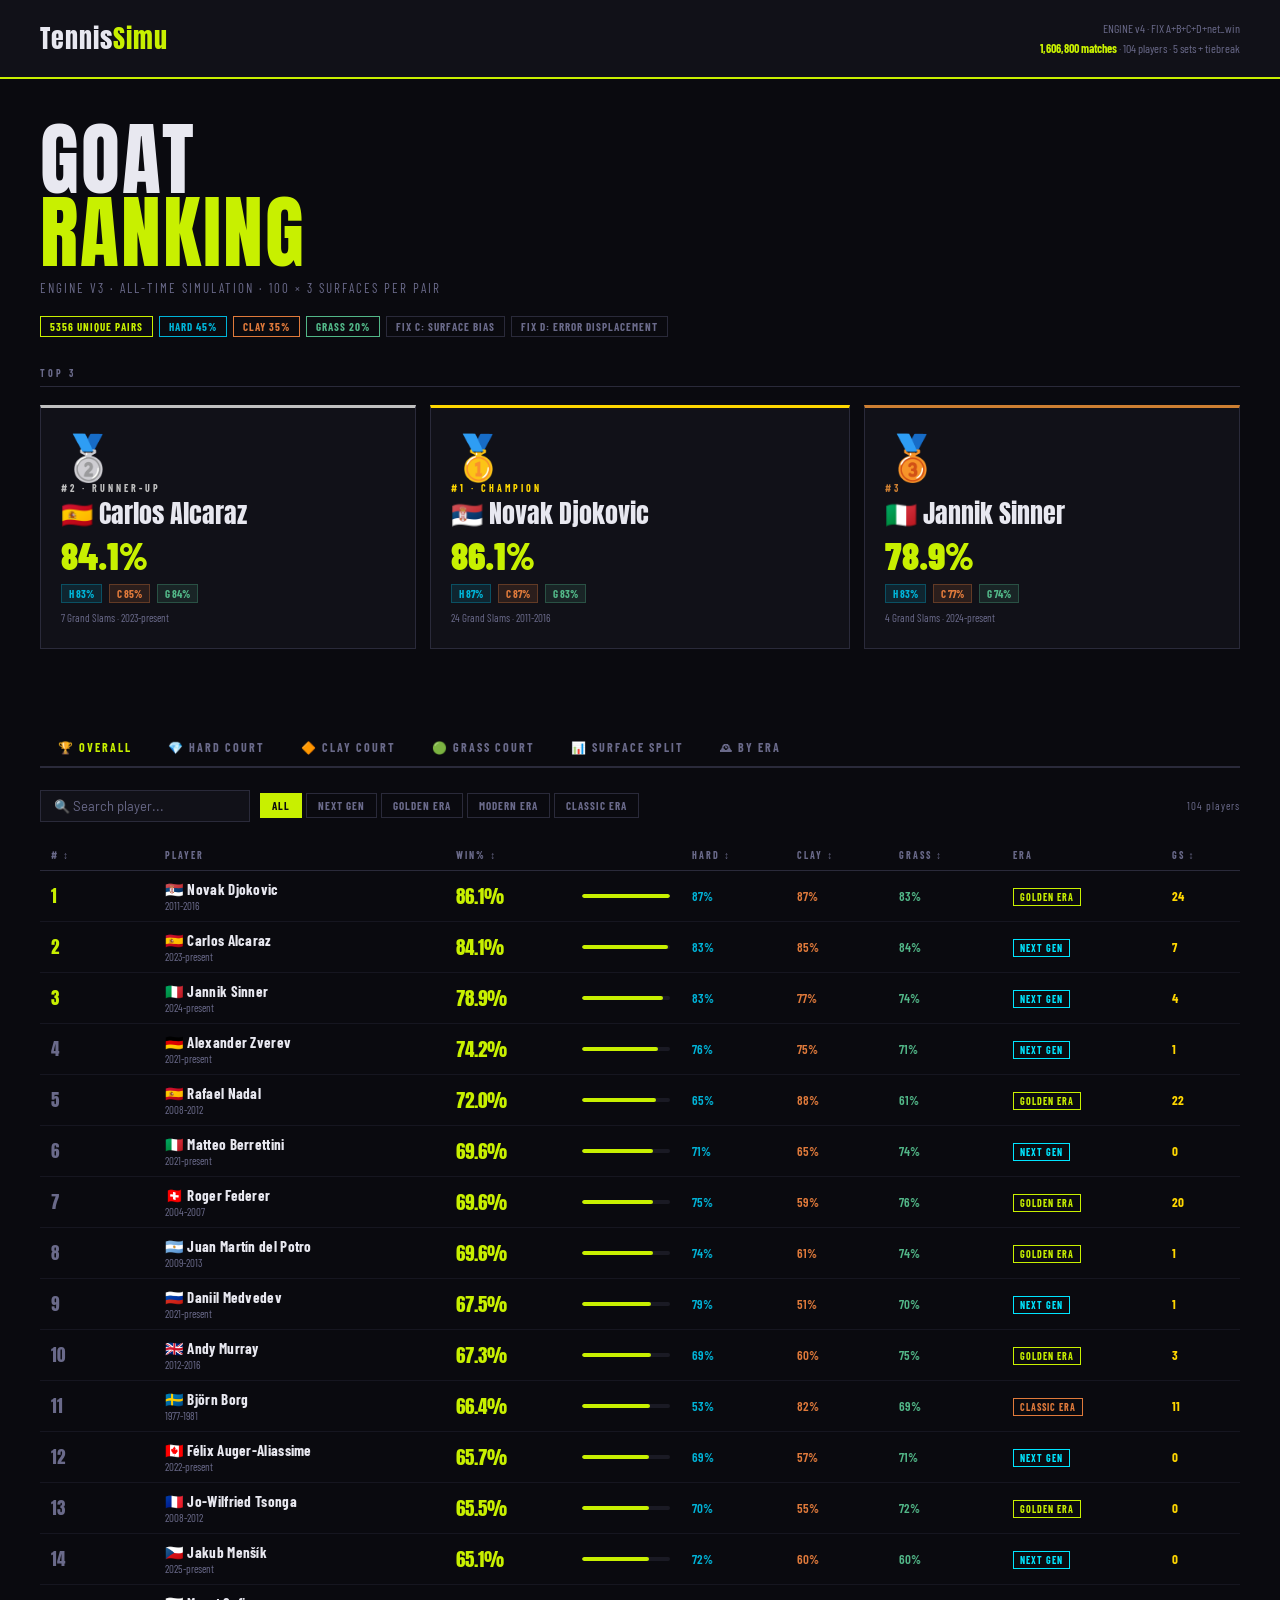
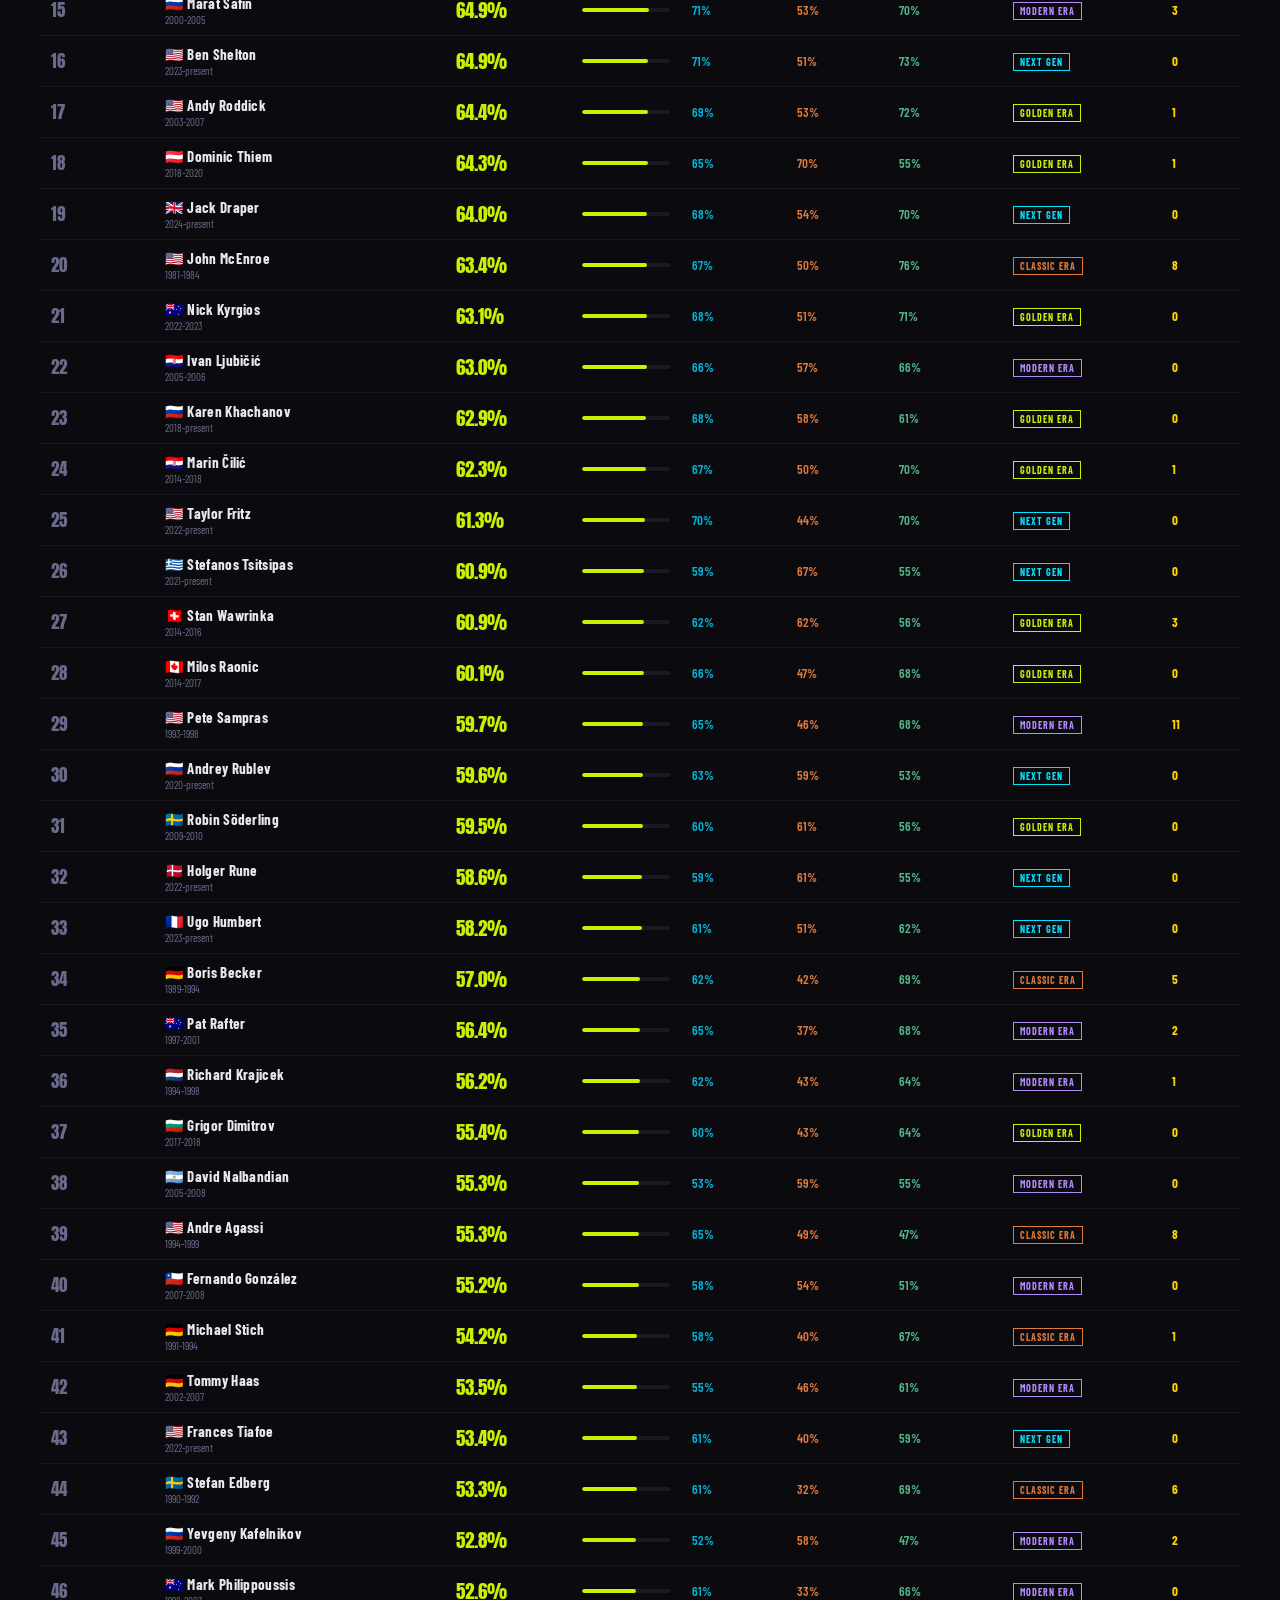
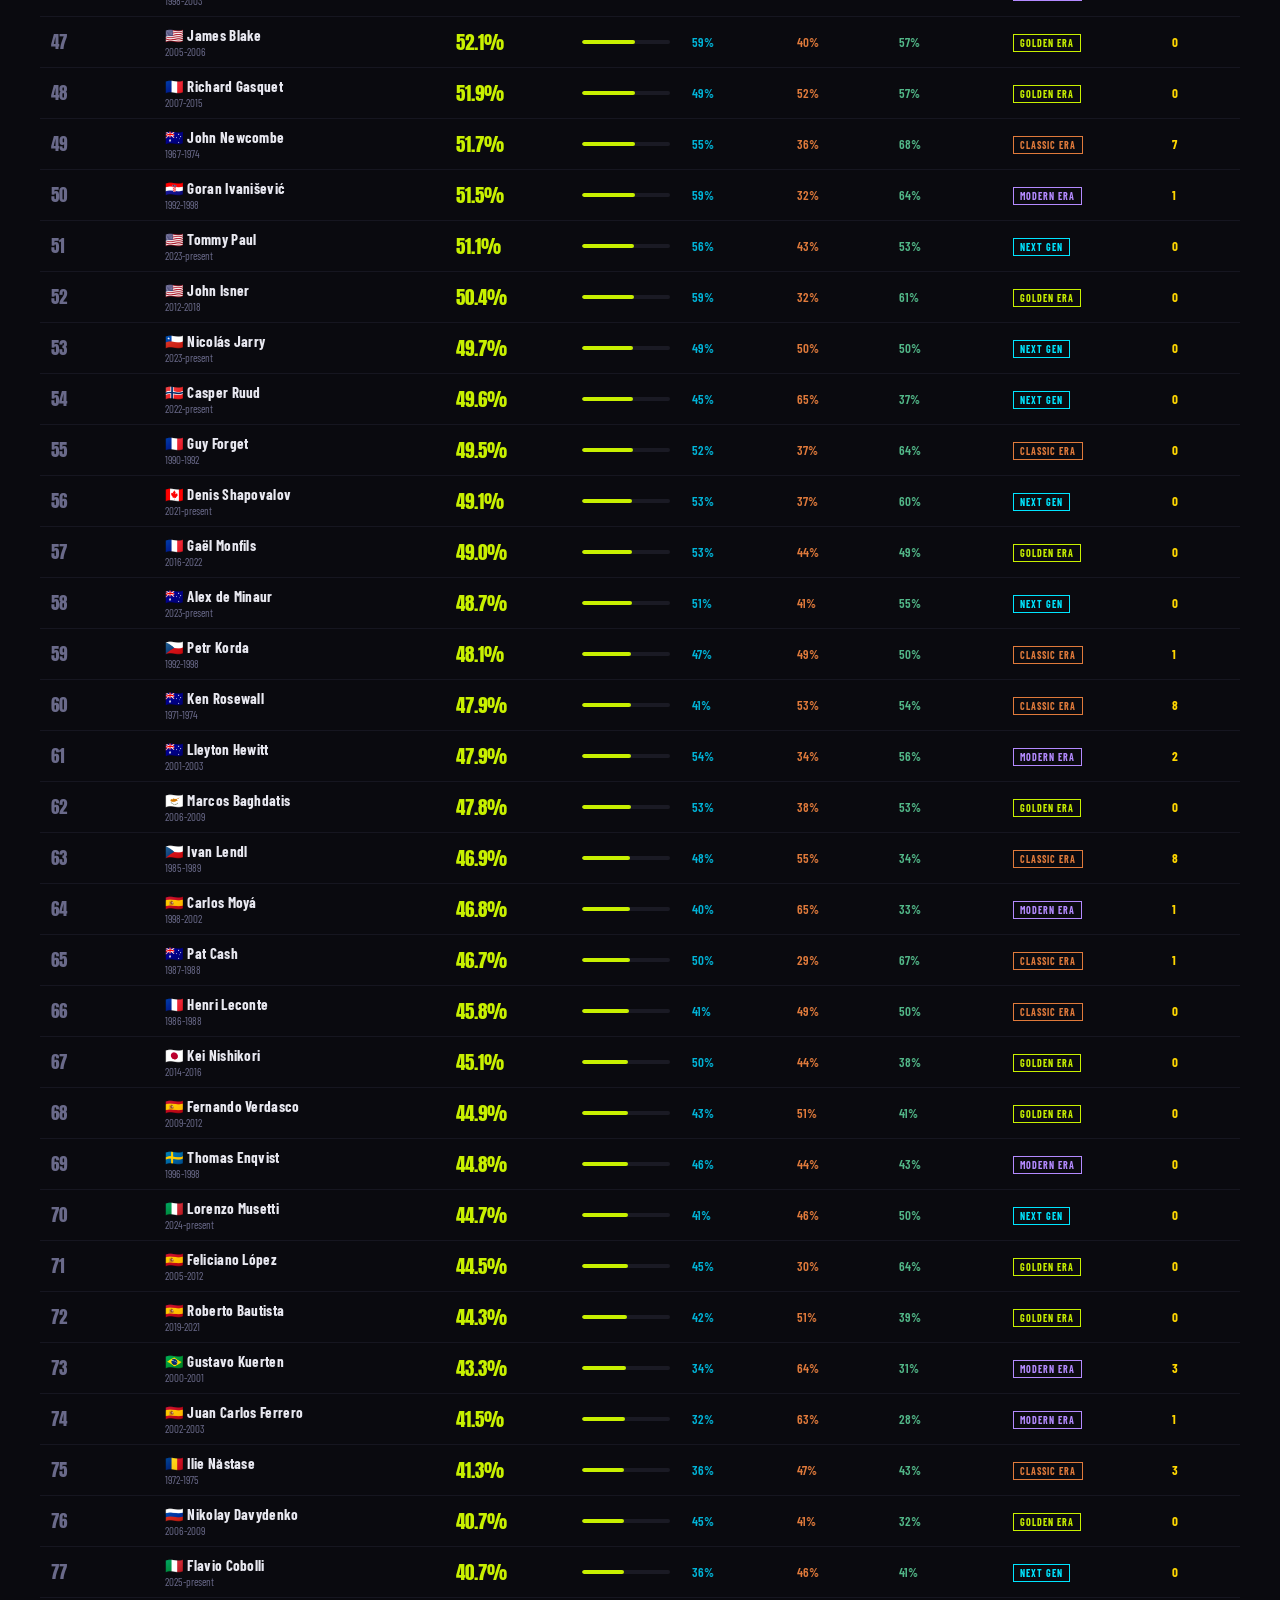
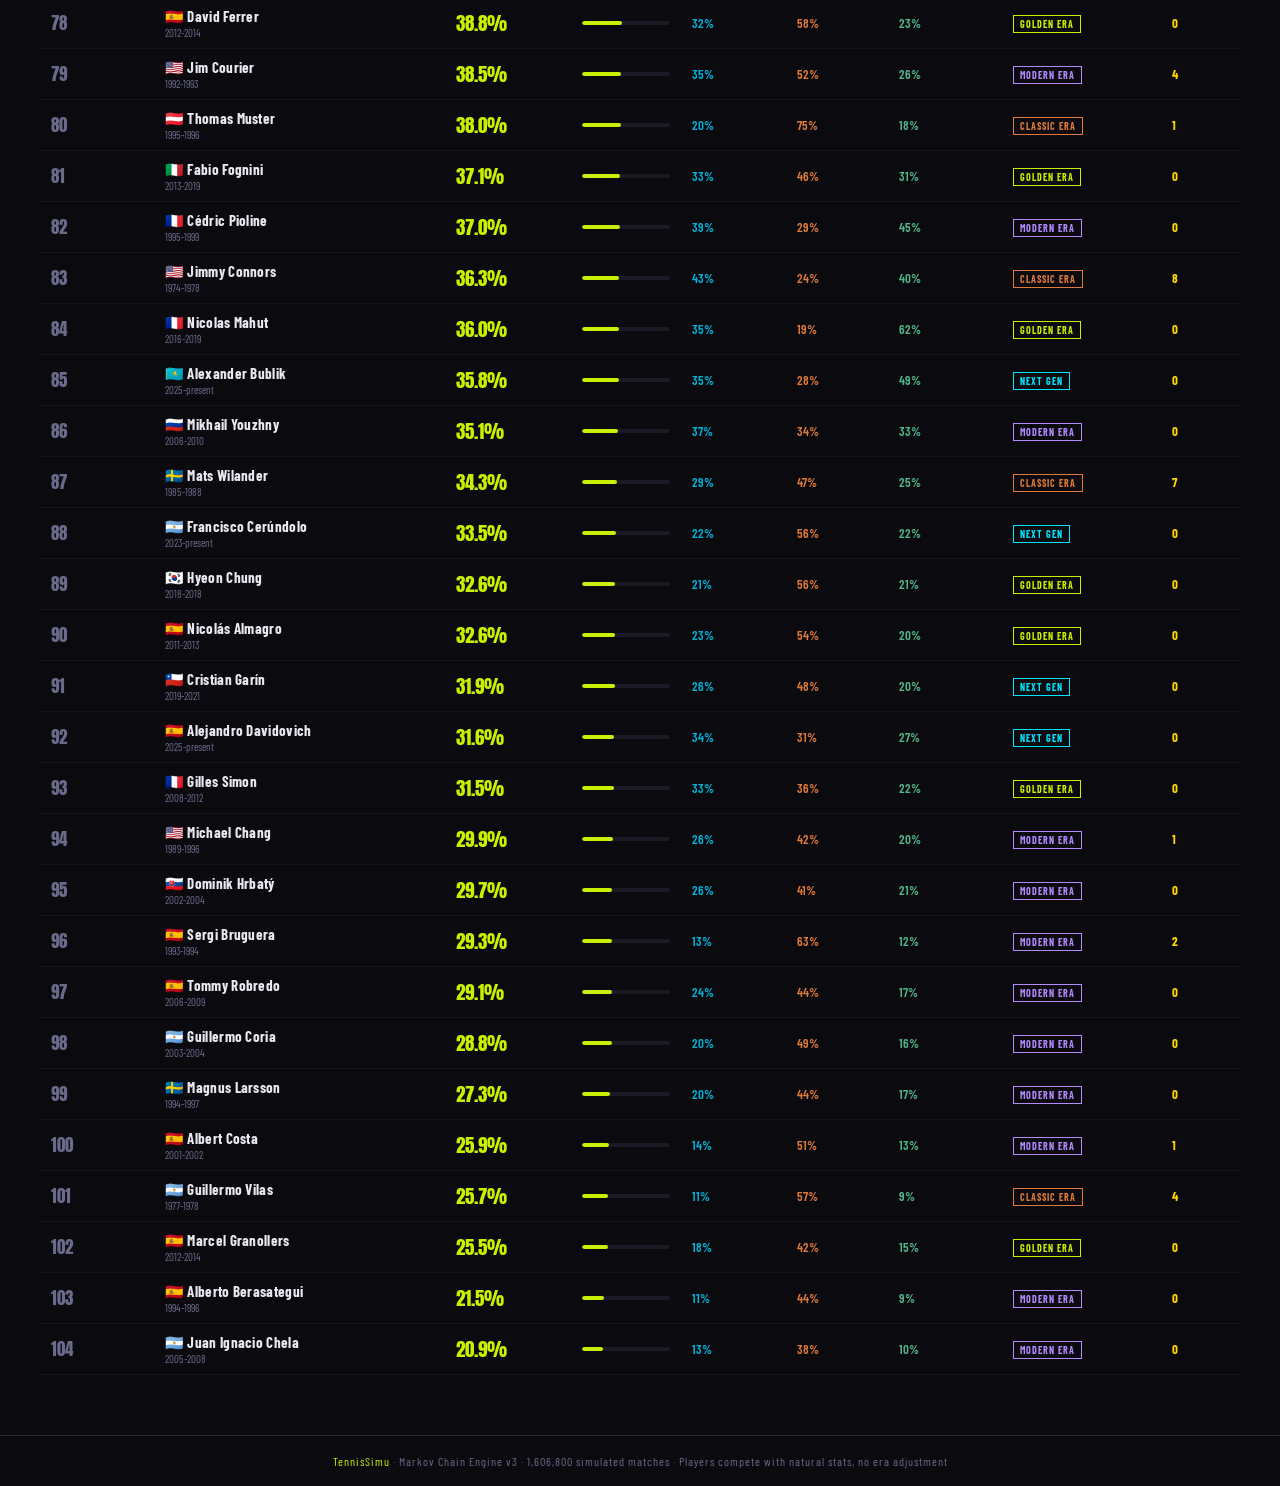
==== tennissimu-ranking-v4.html @ 2af0e296 "Add files via upload" ====
<!DOCTYPE html>
<html lang="en">
<head>
<meta charset="UTF-8">
<meta name="viewport" content="width=device-width, initial-scale=1.0">
<title>TennisSimu — GOAT Ranking v4</title>
<link href="https://fonts.googleapis.com/css2?family=Anton&family=Barlow+Condensed:wght@300;400;600;700;900&family=Barlow:wght@300;400;500&display=swap" rel="stylesheet">
<style>
:root{--bg:#0a0a0f;--bg2:#111118;--bg3:#1a1a24;--border:#2a2a3a;--accent:#c8f000;--accent2:#00e5ff;--text:#e8e8f0;--muted:#6a6a8a;--hard:#00b4d8;--clay:#e07a3b;--grass:#52b788;--gold:#ffd700;--silver:#c0c0c0;--bronze:#cd7f32}
*{margin:0;padding:0;box-sizing:border-box}html{scroll-behavior:smooth}
body{background:var(--bg);color:var(--text);font-family:'Barlow',sans-serif;min-height:100vh;overflow-x:hidden}
.header{background:var(--bg2);border-bottom:2px solid var(--accent);padding:18px 40px;display:flex;align-items:center;justify-content:space-between;position:sticky;top:0;z-index:100}
.logo{font-family:'Anton',sans-serif;font-size:26px;letter-spacing:1px}.logo span{color:var(--accent)}
.header-meta{font-family:'Barlow Condensed',sans-serif;font-size:12px;color:var(--muted);text-align:right;line-height:1.7}
.header-meta strong{color:var(--accent)}
.hero{padding:44px 40px 24px;max-width:1400px;margin:0 auto}
.hero-title{font-family:'Anton',sans-serif;font-size:clamp(40px,7vw,80px);line-height:.92;letter-spacing:2px;margin-bottom:10px}
.hero-title .hl{color:var(--accent)}
.hero-sub{font-family:'Barlow Condensed',sans-serif;font-size:13px;color:var(--muted);letter-spacing:2px;text-transform:uppercase;margin-bottom:20px}
.tags{display:flex;gap:6px;flex-wrap:wrap;margin-bottom:6px}
.tag{font-family:'Barlow Condensed',sans-serif;font-size:11px;font-weight:700;letter-spacing:1px;text-transform:uppercase;padding:3px 9px;border:1px solid var(--border);color:var(--muted)}
.tag.a{border-color:var(--accent);color:var(--accent)}.tag.h{border-color:var(--hard);color:var(--hard)}.tag.c{border-color:var(--clay);color:var(--clay)}.tag.g{border-color:var(--grass);color:var(--grass)}
.podium-section{max-width:1400px;margin:0 auto;padding:0 40px 40px}
.sec-title{font-family:'Barlow Condensed',sans-serif;font-size:10px;font-weight:700;letter-spacing:3px;text-transform:uppercase;color:var(--muted);margin-bottom:18px;padding-bottom:7px;border-bottom:1px solid var(--border)}
.podium{display:grid;grid-template-columns:1fr 1.12fr 1fr;gap:14px;margin-bottom:40px}
.p-card{background:var(--bg2);border:1px solid var(--border);padding:24px 20px;cursor:pointer;transition:transform .2s,border-color .2s}
.p-card:hover{transform:translateY(-3px);border-color:var(--accent)}
.p-card.p1{border-top:3px solid var(--gold);order:2}.p-card.p2{border-top:3px solid var(--silver);order:1}.p-card.p3{border-top:3px solid var(--bronze);order:3}
.p-medal{font-family:'Anton',sans-serif;font-size:44px;line-height:1;margin-bottom:6px}
.p-rnk{font-family:'Barlow Condensed',sans-serif;font-size:10px;font-weight:700;letter-spacing:3px;text-transform:uppercase;margin-bottom:5px}
.p-card.p1 .p-rnk{color:var(--gold)}.p-card.p2 .p-rnk{color:var(--silver)}.p-card.p3 .p-rnk{color:var(--bronze)}
.p-name{font-family:'Anton',sans-serif;font-size:clamp(17px,2.4vw,26px);line-height:1.1;margin-bottom:3px}
.p-pct{font-family:'Barlow Condensed',sans-serif;font-size:38px;font-weight:900;color:var(--accent);margin:8px 0 10px;line-height:1}
.p-chips{display:flex;gap:7px;flex-wrap:wrap}
.chip{font-family:'Barlow Condensed',sans-serif;font-size:11px;font-weight:700;padding:2px 7px}
.chip.h{background:rgba(0,180,216,.12);color:var(--hard);border:1px solid rgba(0,180,216,.3)}
.chip.c{background:rgba(224,122,59,.12);color:var(--clay);border:1px solid rgba(224,122,59,.3)}
.chip.g{background:rgba(82,183,136,.12);color:var(--grass);border:1px solid rgba(82,183,136,.3)}
.p-meta{font-family:'Barlow Condensed',sans-serif;font-size:11px;color:var(--muted);margin-top:8px}
.tabs-section{max-width:1400px;margin:0 auto;padding:0 40px 60px}
.tabs-nav{display:flex;gap:0;border-bottom:2px solid var(--border);margin-bottom:22px;overflow-x:auto}
.tab-btn{font-family:'Barlow Condensed',sans-serif;font-size:12px;font-weight:700;letter-spacing:2px;text-transform:uppercase;padding:11px 18px;background:none;border:none;color:var(--muted);cursor:pointer;border-bottom:2px solid transparent;margin-bottom:-2px;white-space:nowrap;transition:color .2s}
.tab-btn:hover{color:var(--text)}.tab-btn.active{color:var(--accent);border-bottom-color:var(--accent)}
.controls{display:flex;gap:10px;flex-wrap:wrap;margin-bottom:18px;align-items:center}
.srch{background:var(--bg2);border:1px solid var(--border);color:var(--text);font-family:'Barlow',sans-serif;font-size:13px;padding:7px 13px;outline:none;width:210px;transition:border-color .2s}
.srch:focus{border-color:var(--accent)}.srch::placeholder{color:var(--muted)}
.ebts{display:flex;gap:4px;flex-wrap:wrap}
.ebt{font-family:'Barlow Condensed',sans-serif;font-size:11px;font-weight:700;letter-spacing:1px;text-transform:uppercase;padding:5px 11px;background:none;border:1px solid var(--border);color:var(--muted);cursor:pointer;transition:all .15s}
.ebt:hover{border-color:var(--text);color:var(--text)}.ebt.active{background:var(--accent);border-color:var(--accent);color:var(--bg)}
.rcount{font-family:'Barlow Condensed',sans-serif;font-size:11px;color:var(--muted);margin-left:auto;letter-spacing:1px}
.rt{width:100%;border-collapse:collapse}
.rt th{font-family:'Barlow Condensed',sans-serif;font-size:10px;font-weight:700;letter-spacing:2px;text-transform:uppercase;color:var(--muted);text-align:left;padding:9px 11px;border-bottom:1px solid var(--border);cursor:pointer;user-select:none;white-space:nowrap}
.rt th:hover{color:var(--text)}.rt th.sorted{color:var(--accent)}
.rt td{padding:9px 11px;border-bottom:1px solid rgba(42,42,58,.4);font-family:'Barlow Condensed',sans-serif;font-size:14px;vertical-align:middle}
.rt tr{cursor:pointer;transition:background .1s}.rt tr:hover td{background:rgba(200,240,0,.04)}
.rnum{font-family:'Anton',sans-serif;font-size:17px;color:var(--muted);width:44px}.rnum.t3{color:var(--accent)}
.pname{font-family:'Barlow Condensed',sans-serif;font-size:15px;font-weight:700;letter-spacing:.3px}
.pera{font-family:'Barlow Condensed',sans-serif;font-size:11px;color:var(--muted)}
.wpct{font-family:'Anton',sans-serif;font-size:19px;color:var(--accent)}
.barcell{width:110px}.barbg{height:4px;background:var(--bg3);border-radius:2px;overflow:hidden}
.barfill{height:100%;border-radius:2px;background:var(--accent)}
.sp{font-family:'Barlow Condensed',sans-serif;font-size:13px;font-weight:600}
.sp.h{color:var(--hard)}.sp.c{color:var(--clay)}.sp.g{color:var(--grass)}
.ebadge{font-family:'Barlow Condensed',sans-serif;font-size:10px;font-weight:700;letter-spacing:1px;text-transform:uppercase;padding:2px 6px;border:1px solid var(--border);color:var(--muted);white-space:nowrap}
.ebadge.ng{border-color:var(--accent2);color:var(--accent2)}.ebadge.ge{border-color:var(--accent);color:var(--accent)}.ebadge.me{border-color:#b48aff;color:#b48aff}.ebadge.ce{border-color:var(--clay);color:var(--clay)}
.gscell{font-family:'Barlow Condensed',sans-serif;font-size:13px;font-weight:700;color:var(--gold)}
.surf-grid{display:grid;grid-template-columns:repeat(3,1fr);gap:20px}
.surf-hdr{font-family:'Barlow Condensed',sans-serif;font-size:11px;font-weight:700;letter-spacing:3px;text-transform:uppercase;padding:9px 13px;margin-bottom:2px}
.surf-hdr.hh{background:rgba(0,180,216,.12);color:var(--hard);border-left:3px solid var(--hard)}
.surf-hdr.ch{background:rgba(224,122,59,.12);color:var(--clay);border-left:3px solid var(--clay)}
.surf-hdr.gh{background:rgba(82,183,136,.12);color:var(--grass);border-left:3px solid var(--grass)}
.srow{display:flex;align-items:center;gap:9px;padding:8px 13px;border-bottom:1px solid rgba(42,42,58,.35);cursor:pointer;transition:background .1s}
.srow:hover{background:rgba(255,255,255,.03)}
.srow-rk{font-family:'Anton',sans-serif;font-size:13px;color:var(--muted);width:22px;flex-shrink:0}
.srow-nm{font-family:'Barlow Condensed',sans-serif;font-size:13px;font-weight:600;flex:1}
.srow-pct{font-family:'Barlow Condensed',sans-serif;font-size:13px;font-weight:700}
.srow-flag{font-size:13px}
.epoch-grid{display:grid;grid-template-columns:repeat(2,1fr);gap:20px}
.ep-hdr{font-family:'Barlow Condensed',sans-serif;font-size:11px;font-weight:700;letter-spacing:3px;text-transform:uppercase;padding:9px 13px;margin-bottom:2px}
.ep-hdr.ng{background:rgba(0,229,255,.08);color:var(--accent2);border-left:3px solid var(--accent2)}
.ep-hdr.ge{background:rgba(200,240,0,.08);color:var(--accent);border-left:3px solid var(--accent)}
.ep-hdr.me{background:rgba(180,138,255,.08);color:#b48aff;border-left:3px solid #b48aff}
.ep-hdr.ce{background:rgba(224,122,59,.08);color:var(--clay);border-left:3px solid var(--clay)}
.modal-ov{display:none;position:fixed;inset:0;background:rgba(0,0,0,.88);z-index:1000;align-items:center;justify-content:center;backdrop-filter:blur(5px)}
.modal-ov.open{display:flex}
.modal{background:var(--bg2);border:1px solid var(--border);border-top:3px solid var(--accent);width:90%;max-width:540px;max-height:88vh;overflow-y:auto;padding:30px;position:relative}
.modal-x{position:absolute;top:14px;right:14px;background:none;border:none;color:var(--muted);font-size:18px;cursor:pointer;line-height:1}
.modal-x:hover{color:var(--text)}
.modal-rnk{font-family:'Barlow Condensed',sans-serif;font-size:10px;font-weight:700;letter-spacing:3px;text-transform:uppercase;color:var(--accent);margin-bottom:5px}
.modal-nm{font-family:'Anton',sans-serif;font-size:30px;line-height:1;margin-bottom:3px}
.modal-meta{font-family:'Barlow Condensed',sans-serif;font-size:13px;color:var(--muted);margin-bottom:20px}
.modal-pct{font-family:'Anton',sans-serif;font-size:52px;color:var(--accent);line-height:1;margin-bottom:2px}
.modal-pct-lbl{font-family:'Barlow Condensed',sans-serif;font-size:10px;letter-spacing:2px;text-transform:uppercase;color:var(--muted);margin-bottom:20px}
.modal-surfs{display:grid;grid-template-columns:repeat(3,1fr);gap:10px;margin-bottom:20px}
.msc{padding:12px;text-align:center}
.msc.h{background:rgba(0,180,216,.07);border:1px solid rgba(0,180,216,.2)}
.msc.c{background:rgba(224,122,59,.07);border:1px solid rgba(224,122,59,.2)}
.msc.g{background:rgba(82,183,136,.07);border:1px solid rgba(82,183,136,.2)}
.msc-lbl{font-family:'Barlow Condensed',sans-serif;font-size:10px;font-weight:700;letter-spacing:2px;text-transform:uppercase;margin-bottom:5px}
.msc.h .msc-lbl{color:var(--hard)}.msc.c .msc-lbl{color:var(--clay)}.msc.g .msc-lbl{color:var(--grass)}
.msc-pct{font-family:'Anton',sans-serif;font-size:24px}
.msc.h .msc-pct{color:var(--hard)}.msc.c .msc-pct{color:var(--clay)}.msc.g .msc-pct{color:var(--grass)}
.modal-stats{display:grid;grid-template-columns:repeat(2,1fr);gap:7px}
.mstat{background:var(--bg3);padding:11px;display:flex;justify-content:space-between;align-items:center}
.mstat-lbl{font-family:'Barlow Condensed',sans-serif;font-size:11px;letter-spacing:1px;text-transform:uppercase;color:var(--muted)}
.mstat-val{font-family:'Barlow Condensed',sans-serif;font-size:15px;font-weight:700}
footer{border-top:1px solid var(--border);padding:18px 40px;text-align:center;font-family:'Barlow Condensed',sans-serif;font-size:12px;color:var(--muted);letter-spacing:1px}
footer a{color:var(--accent);text-decoration:none}
@media(max-width:900px){
  .header,.hero,.podium-section,.tabs-section{padding-left:16px;padding-right:16px}
  .podium{grid-template-columns:1fr}.p-card.p1,.p-card.p2,.p-card.p3{order:unset}
  .surf-grid{grid-template-columns:1fr}.epoch-grid{grid-template-columns:1fr}
  .barcell{display:none}.rt th:nth-child(8),.rt td:nth-child(8){display:none}
}
@media(max-width:600px){
  .rt th:nth-child(6),.rt td:nth-child(6),.rt th:nth-child(7),.rt td:nth-child(7){display:none}
}
.epoch-rank-lbl{font-family:"Barlow Condensed",sans-serif;font-size:10px;color:var(--muted)}
</style>
</head>
<body>

<div class="header">
  <div class="logo">Tennis<span>Simu</span></div>
  <div class="header-meta">ENGINE v4 · FIX A+B+C+D+net_win<br><strong>1,606,800 matches</strong> · 104 players · 5 sets + tiebreak</div>
</div>

<div class="hero">
  <div class="hero-title">GOAT<br><span class="hl">RANKING</span></div>
  <div class="hero-sub">Engine v3 · All-time simulation · 100 × 3 surfaces per pair</div>
  <div class="tags">
    <span class="tag a">5356 unique pairs</span>
    <span class="tag h">Hard 45%</span>
    <span class="tag c">Clay 35%</span>
    <span class="tag g">Grass 20%</span>
    <span class="tag">Fix C: surface bias</span>
    <span class="tag">Fix D: error displacement</span>
  </div>
</div>

<div class="podium-section">
  <div class="sec-title">Top 3</div>
  <div class="podium" id="podium"></div>
</div>

<div class="tabs-section">
  <div class="tabs-nav">
    <button class="tab-btn active" data-tab="overall">🏆 Overall</button>
    <button class="tab-btn" data-tab="hard">💎 Hard Court</button>
    <button class="tab-btn" data-tab="clay">🔶 Clay Court</button>
    <button class="tab-btn" data-tab="grass">🟢 Grass Court</button>
    <button class="tab-btn" data-tab="splits">📊 Surface Split</button>
    <button class="tab-btn" data-tab="epochs">🕰 By Era</button>
  </div>

  <div class="tab-content" id="tab-overall">
    <div class="controls">
      <input class="srch" id="srch-overall" placeholder="🔍 Search player...">
      <div class="ebts" id="epoch-filter">
        <button class="ebt active" data-ep="all">All</button>
        <button class="ebt" data-ep="Next Gen">Next Gen</button>
        <button class="ebt" data-ep="Golden Era">Golden Era</button>
        <button class="ebt" data-ep="Modern Era">Modern Era</button>
        <button class="ebt" data-ep="Classic Era">Classic Era</button>
      </div>
      <span class="rcount" id="rcount-overall"></span>
    </div>
    <table class="rt" id="tbl-overall">
      <thead><tr>
        <th data-sort="rank"># ↕</th>
        <th>Player</th>
        <th data-sort="winPct">Win% ↕</th>
        <th class="barcell"></th>
        <th data-sort="hardPct">Hard ↕</th>
        <th data-sort="clayPct">Clay ↕</th>
        <th data-sort="grassPct">Grass ↕</th>
        <th>Era</th>
        <th data-sort="gs">GS ↕</th>
      </tr></thead>
      <tbody id="tbody-overall"></tbody>
    </table>
  </div>

  <div class="tab-content" id="tab-hard" style="display:none">
    <table class="rt"><thead><tr>
      <th>#</th><th>Player</th><th>Hard% ↕</th><th class="barcell"></th>
      <th>Clay</th><th>Grass</th><th>Overall</th><th>Era</th>
    </tr></thead><tbody id="tbody-hard"></tbody></table>
  </div>

  <div class="tab-content" id="tab-clay" style="display:none">
    <table class="rt"><thead><tr>
      <th>#</th><th>Player</th><th>Clay% ↕</th><th class="barcell"></th>
      <th>Hard</th><th>Grass</th><th>Overall</th><th>Era</th>
    </tr></thead><tbody id="tbody-clay"></tbody></table>
  </div>

  <div class="tab-content" id="tab-grass" style="display:none">
    <table class="rt"><thead><tr>
      <th>#</th><th>Player</th><th>Grass% ↕</th><th class="barcell"></th>
      <th>Hard</th><th>Clay</th><th>Overall</th><th>Era</th>
    </tr></thead><tbody id="tbody-grass"></tbody></table>
  </div>

  <div class="tab-content" id="tab-splits" style="display:none">
    <div class="surf-grid" id="splits-grid"></div>
  </div>

  <div class="tab-content" id="tab-epochs" style="display:none">
    <div class="epoch-grid" id="epoch-grid"></div>
  </div>
</div>

<div class="modal-ov" id="modal-ov">
  <div class="modal">
    <button class="modal-x" id="modal-x">✕</button>
    <div id="modal-body"></div>
  </div>
</div>

<footer>
  <a href="https://gabrigar.github.io/TennisSimu/" target="_blank">TennisSimu</a> ·
  Markov Chain Engine v3 · 1,606,800 simulated matches · Players compete with natural stats, no era adjustment
</footer>

<script>
const RANKING_DATA = [{"id": "djokovic", "name": "Novak Djokovic", "country": "SRB", "flag": "🇷🇸", "era": "2004-present", "prime": "2011-2016", "epoch": "Golden Era", "style": "Baseliner", "gs": 24, "winPct": 0.8605362921867776, "hardPct": 0.8723300970873786, "clayPct": 0.8671844660194175, "grassPct": 0.83, "totalW": 26466, "totalL": 4434, "rank": 1}, {"id": "alcaraz", "name": "Carlos Alcaraz", "country": "ESP", "flag": "🇪🇸", "era": "2021-present", "prime": "2023-present", "epoch": "Next Gen", "style": "All-court", "gs": 7, "winPct": 0.8406380027739252, "hardPct": 0.8333980582524272, "clayPct": 0.8531067961165049, "grassPct": 0.8362135922330097, "totalW": 25984, "totalL": 4916, "rank": 2}, {"id": "sinner", "name": "Jannik Sinner", "country": "ITA", "flag": "🇮🇹", "era": "2018-present", "prime": "2024-present", "epoch": "Next Gen", "style": "Baseliner", "gs": 4, "winPct": 0.7890291262135922, "hardPct": 0.8281553398058252, "clayPct": 0.7709708737864077, "grassPct": 0.743883495145631, "totalW": 24133, "totalL": 6767, "rank": 3}, {"id": "zverev", "name": "Alexander Zverev", "country": "GER", "flag": "🇩🇪", "era": "2015-present", "prime": "2021-present", "epoch": "Next Gen", "style": "All-court", "gs": 1, "winPct": 0.7418677762367083, "hardPct": 0.7550485436893204, "clayPct": 0.7474757281553398, "grassPct": 0.7102912621359223, "totalW": 22792, "totalL": 8108, "rank": 4}, {"id": "nadal", "name": "Rafael Nadal", "country": "ESP", "flag": "🇪🇸", "era": "2003-2024", "prime": "2008-2012", "epoch": "Golden Era", "style": "Baseliner", "gs": 22, "winPct": 0.7199861303744798, "hardPct": 0.6501941747572816, "clayPct": 0.8849514563106796, "grassPct": 0.6146601941747573, "totalW": 22143, "totalL": 8757, "rank": 5}, {"id": "berrettini", "name": "Matteo Berrettini", "country": "ITA", "flag": "🇮🇹", "era": "2015-present", "prime": "2021-present", "epoch": "Next Gen", "style": "Serve & Baseline", "gs": 0, "winPct": 0.696037910309755, "hardPct": 0.7111650485436893, "clayPct": 0.6455339805825243, "grassPct": 0.7395145631067961, "totalW": 21591, "totalL": 9309, "rank": 6}, {"id": "federer", "name": "Roger Federer", "country": "SUI", "flag": "🇨🇭", "era": "2000-2022", "prime": "2004-2007", "epoch": "Golden Era", "style": "All-court", "gs": 20, "winPct": 0.6960194174757282, "hardPct": 0.7479611650485437, "clayPct": 0.5863106796116505, "grassPct": 0.756116504854369, "totalW": 21531, "totalL": 9369, "rank": 7}, {"id": "martin_del_potro", "name": "Juan Martín del Potro", "country": "ARG", "flag": "🇦🇷", "era": "2007-2022", "prime": "2009-2013", "epoch": "Golden Era", "style": "Serve & Baseline", "gs": 1, "winPct": 0.6959778085991678, "hardPct": 0.7370873786407767, "clayPct": 0.6141747572815534, "grassPct": 0.7365048543689321, "totalW": 21504, "totalL": 9396, "rank": 8}, {"id": "medvedev", "name": "Daniil Medvedev", "country": "RUS", "flag": "🇷🇺", "era": "2015-present", "prime": "2021-present", "epoch": "Next Gen", "style": "Baseliner", "gs": 1, "winPct": 0.6752750809061487, "hardPct": 0.7907766990291262, "clayPct": 0.5068932038834951, "grassPct": 0.7031067961165048, "totalW": 20608, "totalL": 10292, "rank": 9}, {"id": "murray", "name": "Andy Murray", "country": "GBR", "flag": "🇬🇧", "era": "2005-present", "prime": "2012-2016", "epoch": "Golden Era", "style": "Baseliner", "gs": 3, "winPct": 0.6732501155802126, "hardPct": 0.6880582524271844, "clayPct": 0.5988349514563107, "grassPct": 0.7507766990291262, "totalW": 20988, "totalL": 9912, "rank": 10}, {"id": "borg", "name": "Björn Borg", "country": "SWE", "flag": "🇸🇪", "era": "1973-1983", "prime": "1977-1981", "epoch": "Classic Era", "style": "Baseliner", "gs": 11, "winPct": 0.664257975034674, "hardPct": 0.5285436893203883, "clayPct": 0.8178640776699029, "grassPct": 0.693495145631068, "totalW": 21011, "totalL": 9889, "rank": 11}, {"id": "auger", "name": "Félix Auger-Aliassime", "country": "CAN", "flag": "🇨🇦", "era": "2018-present", "prime": "2022-present", "epoch": "Next Gen", "style": "All-court", "gs": 0, "winPct": 0.6567267683772537, "hardPct": 0.6935922330097087, "clayPct": 0.5720388349514564, "grassPct": 0.7089320388349515, "totalW": 20338, "totalL": 10562, "rank": 12}, {"id": "tsonga", "name": "Jo-Wilfried Tsonga", "country": "FRA", "flag": "🇫🇷", "era": "2005-2022", "prime": "2008-2012", "epoch": "Golden Era", "style": "All-court", "gs": 0, "winPct": 0.6546463245492372, "hardPct": 0.6967961165048544, "clayPct": 0.5525242718446602, "grassPct": 0.721747572815534, "totalW": 20302, "totalL": 10598, "rank": 13}, {"id": "mensik", "name": "Jakub Menšík", "country": "CZE", "flag": "🇨🇿", "era": "2022-present", "prime": "2025-present", "epoch": "Next Gen", "style": "Serve & Baseline", "gs": 0, "winPct": 0.650748959778086, "hardPct": 0.7200970873786408, "clayPct": 0.5953398058252427, "grassPct": 0.603495145631068, "totalW": 19765, "totalL": 11135, "rank": 14}, {"id": "safin", "name": "Marat Safin", "country": "RUS", "flag": "🇷🇺", "era": "1997-2009", "prime": "2000-2005", "epoch": "Modern Era", "style": "All-court", "gs": 3, "winPct": 0.6493018955154878, "hardPct": 0.7104854368932039, "clayPct": 0.5345631067961165, "grassPct": 0.6998058252427184, "totalW": 20032, "totalL": 10868, "rank": 15}, {"id": "shelton", "name": "Ben Shelton", "country": "USA", "flag": "🇺🇸", "era": "2022-present", "prime": "2023-present", "epoch": "Next Gen", "style": "Serve & Baseline", "gs": 0, "winPct": 0.6485991678224688, "hardPct": 0.71, "clayPct": 0.5106796116504855, "grassPct": 0.7311650485436894, "totalW": 20104, "totalL": 10796, "rank": 16}, {"id": "roddick", "name": "Andy Roddick", "country": "USA", "flag": "🇺🇸", "era": "2001-2012", "prime": "2003-2007", "epoch": "Golden Era", "style": "Serve & Baseline", "gs": 1, "winPct": 0.6441423948220064, "hardPct": 0.6902912621359223, "clayPct": 0.5333980582524271, "grassPct": 0.716116504854369, "totalW": 19980, "totalL": 10920, "rank": 17}, {"id": "thiem", "name": "Dominic Thiem", "country": "AUT", "flag": "🇦🇹", "era": "2011-2022", "prime": "2018-2020", "epoch": "Golden Era", "style": "All-court", "gs": 1, "winPct": 0.6433656957928803, "hardPct": 0.649126213592233, "clayPct": 0.7032038834951456, "grassPct": 0.5492233009708738, "totalW": 19586, "totalL": 11314, "rank": 18}, {"id": "draper", "name": "Jack Draper", "country": "GBR", "flag": "🇬🇧", "era": "2021-present", "prime": "2024-present", "epoch": "Next Gen", "style": "All-court", "gs": 0, "winPct": 0.6395515487748495, "hardPct": 0.6805825242718446, "clayPct": 0.5436893203883495, "grassPct": 0.6999029126213592, "totalW": 19819, "totalL": 11081, "rank": 19}, {"id": "mcenroe", "name": "John McEnroe", "country": "USA", "flag": "🇺🇸", "era": "1978-1994", "prime": "1981-1984", "epoch": "Classic Era", "style": "Serve & Volley", "gs": 8, "winPct": 0.6341331484049931, "hardPct": 0.6666019417475728, "clayPct": 0.5016504854368932, "grassPct": 0.7611650485436893, "totalW": 19873, "totalL": 11027, "rank": 20}, {"id": "kyrgios", "name": "Nick Kyrgios", "country": "AUS", "flag": "🇦🇺", "era": "2013-present", "prime": "2022-2023", "epoch": "Golden Era", "style": "All-court", "gs": 0, "winPct": 0.6306981044845124, "hardPct": 0.681747572815534, "clayPct": 0.507378640776699, "grassPct": 0.7114563106796117, "totalW": 19576, "totalL": 11324, "rank": 21}, {"id": "ljubicic", "name": "Ivan Ljubičić", "country": "CRO", "flag": "🇭🇷", "era": "1998-2012", "prime": "2005-2006", "epoch": "Modern Era", "style": "Serve & Baseline", "gs": 0, "winPct": 0.6302912621359223, "hardPct": 0.6610679611650485, "clayPct": 0.5721359223300971, "grassPct": 0.6563106796116505, "totalW": 19462, "totalL": 11438, "rank": 22}, {"id": "khachanov", "name": "Karen Khachanov", "country": "RUS", "flag": "🇷🇺", "era": "2012-present", "prime": "2018-present", "epoch": "Golden Era", "style": "Baseliner", "gs": 0, "winPct": 0.6286407766990292, "hardPct": 0.675242718446602, "clayPct": 0.5810679611650486, "grassPct": 0.6113592233009709, "totalW": 19237, "totalL": 11663, "rank": 23}, {"id": "cilic", "name": "Marin Čilić", "country": "CRO", "flag": "🇭🇷", "era": "2005-present", "prime": "2014-2018", "epoch": "Golden Era", "style": "Serve & Baseline", "gs": 1, "winPct": 0.6231114193250116, "hardPct": 0.6747572815533981, "clayPct": 0.5001941747572816, "grassPct": 0.7022330097087378, "totalW": 19335, "totalL": 11565, "rank": 24}, {"id": "fritz", "name": "Taylor Fritz", "country": "USA", "flag": "🇺🇸", "era": "2016-present", "prime": "2022-present", "epoch": "Next Gen", "style": "Serve & Baseline", "gs": 0, "winPct": 0.6134997688395747, "hardPct": 0.7012621359223301, "clayPct": 0.4421359223300971, "grassPct": 0.6954368932038835, "totalW": 18940, "totalL": 11960, "rank": 25}, {"id": "tsitsipas", "name": "Stefanos Tsitsipas", "country": "GRE", "flag": "🇬🇷", "era": "2016-present", "prime": "2021-present", "epoch": "Next Gen", "style": "All-court", "gs": 0, "winPct": 0.6092741562644475, "hardPct": 0.5945631067961165, "clayPct": 0.6669902912621359, "grassPct": 0.5549514563106797, "totalW": 18710, "totalL": 12190, "rank": 26}, {"id": "wawrinka", "name": "Stan Wawrinka", "country": "SUI", "flag": "🇨🇭", "era": "2004-present", "prime": "2014-2016", "epoch": "Golden Era", "style": "Baseliner", "gs": 3, "winPct": 0.6086037910309755, "hardPct": 0.6215533980582524, "clayPct": 0.6232038834951457, "grassPct": 0.5648543689320389, "totalW": 18639, "totalL": 12261, "rank": 27}, {"id": "raonic", "name": "Milos Raonic", "country": "CAN", "flag": "🇨🇦", "era": "2009-present", "prime": "2014-2017", "epoch": "Golden Era", "style": "Serve & Baseline", "gs": 0, "winPct": 0.601155802126676, "hardPct": 0.6577669902912622, "clayPct": 0.47135922330097085, "grassPct": 0.6809708737864077, "totalW": 18644, "totalL": 12256, "rank": 28}, {"id": "sampras", "name": "Pete Sampras", "country": "USA", "flag": "🇺🇸", "era": "1988-2002", "prime": "1993-1998", "epoch": "Modern Era", "style": "Serve & Volley", "gs": 11, "winPct": 0.5968747110494683, "hardPct": 0.6534951456310679, "clayPct": 0.46359223300970875, "grassPct": 0.6815533980582524, "totalW": 18526, "totalL": 12374, "rank": 29}, {"id": "rublev", "name": "Andrey Rublev", "country": "RUS", "flag": "🇷🇺", "era": "2015-present", "prime": "2020-present", "epoch": "Next Gen", "style": "Baseliner", "gs": 0, "winPct": 0.5956125751271383, "hardPct": 0.6331067961165049, "clayPct": 0.5928155339805825, "grassPct": 0.5320388349514563, "totalW": 18107, "totalL": 12793, "rank": 30}, {"id": "soderling", "name": "Robin Söderling", "country": "SWE", "flag": "🇸🇪", "era": "2001-2011", "prime": "2009-2010", "epoch": "Golden Era", "style": "Baseliner", "gs": 0, "winPct": 0.5947665279704114, "hardPct": 0.6015533980582525, "clayPct": 0.6084466019417476, "grassPct": 0.5633980582524272, "totalW": 18266, "totalL": 12634, "rank": 31}, {"id": "rune", "name": "Holger Rune", "country": "DEN", "flag": "🇩🇰", "era": "2020-present", "prime": "2022-present", "epoch": "Next Gen", "style": "All-court", "gs": 0, "winPct": 0.5855940822931114, "hardPct": 0.5901941747572815, "clayPct": 0.6086407766990292, "grassPct": 0.5450485436893204, "totalW": 17962, "totalL": 12938, "rank": 32}, {"id": "humbert", "name": "Ugo Humbert", "country": "FRA", "flag": "🇫🇷", "era": "2017-present", "prime": "2023-present", "epoch": "Next Gen", "style": "All-court", "gs": 0, "winPct": 0.5817429496070273, "hardPct": 0.6113592233009709, "clayPct": 0.5149514563106796, "grassPct": 0.6219417475728155, "totalW": 18007, "totalL": 12893, "rank": 33}, {"id": "becker", "name": "Boris Becker", "country": "GER", "flag": "🇩🇪", "era": "1984-1999", "prime": "1989-1994", "epoch": "Classic Era", "style": "Serve & Volley", "gs": 5, "winPct": 0.569921405455386, "hardPct": 0.6204854368932039, "clayPct": 0.41699029126213594, "grassPct": 0.693009708737864, "totalW": 17824, "totalL": 13076, "rank": 34}, {"id": "rafter", "name": "Pat Rafter", "country": "AUS", "flag": "🇦🇺", "era": "1991-2001", "prime": "1997-2001", "epoch": "Modern Era", "style": "Serve & Volley", "gs": 2, "winPct": 0.5639528432732317, "hardPct": 0.647378640776699, "clayPct": 0.37067961165048546, "grassPct": 0.684368932038835, "totalW": 17535, "totalL": 13365, "rank": 35}, {"id": "krajicek", "name": "Richard Krajicek", "country": "NED", "flag": "🇳🇱", "era": "1989-2003", "prime": "1994-1998", "epoch": "Modern Era", "style": "Serve & Volley", "gs": 1, "winPct": 0.5617984281091077, "hardPct": 0.616504854368932, "clayPct": 0.4345631067961165, "grassPct": 0.6414563106796116, "totalW": 17433, "totalL": 13467, "rank": 36}, {"id": "dimitrov", "name": "Grigor Dimitrov", "country": "BUL", "flag": "🇧🇬", "era": "2009-present", "prime": "2017-2018", "epoch": "Golden Era", "style": "All-court", "gs": 0, "winPct": 0.5536569579288027, "hardPct": 0.6049514563106796, "clayPct": 0.4287378640776699, "grassPct": 0.6362135922330097, "totalW": 17200, "totalL": 13700, "rank": 37}, {"id": "nalbandian", "name": "David Nalbandian", "country": "ARG", "flag": "🇦🇷", "era": "1999-2013", "prime": "2005-2008", "epoch": "Modern Era", "style": "Baseliner", "gs": 0, "winPct": 0.5530143319463708, "hardPct": 0.5300970873786408, "clayPct": 0.5860194174757282, "grassPct": 0.5480582524271844, "totalW": 17141, "totalL": 13759, "rank": 38}, {"id": "agassi", "name": "Andre Agassi", "country": "USA", "flag": "🇺🇸", "era": "1986-2006", "prime": "1994-1999", "epoch": "Classic Era", "style": "Baseliner", "gs": 8, "winPct": 0.5527230698104485, "hardPct": 0.645242718446602, "clayPct": 0.49466019417475726, "grassPct": 0.46747572815533983, "totalW": 16556, "totalL": 14344, "rank": 39}, {"id": "gonzalez", "name": "Fernando González", "country": "CHI", "flag": "🇨🇱", "era": "1999-2012", "prime": "2007-2008", "epoch": "Modern Era", "style": "Baseliner", "gs": 0, "winPct": 0.5521544151641239, "hardPct": 0.5812621359223301, "clayPct": 0.5435922330097087, "grassPct": 0.511747572815534, "totalW": 16857, "totalL": 14043, "rank": 40}, {"id": "stich", "name": "Michael Stich", "country": "GER", "flag": "🇩🇪", "era": "1987-1997", "prime": "1991-1994", "epoch": "Classic Era", "style": "Serve & Volley", "gs": 1, "winPct": 0.5415164123901988, "hardPct": 0.5846601941747572, "clayPct": 0.3966990291262136, "grassPct": 0.6666019417475728, "totalW": 16974, "totalL": 13926, "rank": 41}, {"id": "haas", "name": "Tommy Haas", "country": "GER", "flag": "🇩🇪", "era": "1996-2017", "prime": "2002-2007", "epoch": "Modern Era", "style": "All-court", "gs": 0, "winPct": 0.5351456310679612, "hardPct": 0.5535922330097087, "clayPct": 0.456504854368932, "grassPct": 0.6120388349514563, "totalW": 16708, "totalL": 14192, "rank": 42}, {"id": "tiafoe", "name": "Frances Tiafoe", "country": "USA", "flag": "🇺🇸", "era": "2015-present", "prime": "2022-present", "epoch": "Next Gen", "style": "All-court", "gs": 0, "winPct": 0.5344382801664355, "hardPct": 0.608252427184466, "clayPct": 0.3963106796116505, "grassPct": 0.5949514563106796, "totalW": 16475, "totalL": 14425, "rank": 43}, {"id": "edberg", "name": "Stefan Edberg", "country": "SWE", "flag": "🇸🇪", "era": "1982-1996", "prime": "1990-1992", "epoch": "Classic Era", "style": "Serve & Volley", "gs": 6, "winPct": 0.5329588534442904, "hardPct": 0.6062135922330097, "clayPct": 0.3232038834951456, "grassPct": 0.6947572815533981, "totalW": 16729, "totalL": 14171, "rank": 44}, {"id": "kafelnikov", "name": "Yevgeny Kafelnikov", "country": "RUS", "flag": "🇷🇺", "era": "1992-2003", "prime": "1999-2000", "epoch": "Modern Era", "style": "All-court", "gs": 2, "winPct": 0.5277438742487286, "hardPct": 0.5167961165048544, "clayPct": 0.5846601941747572, "grassPct": 0.4677669902912621, "totalW": 16163, "totalL": 14737, "rank": 45}, {"id": "philippoussis", "name": "Mark Philippoussis", "country": "AUS", "flag": "🇦🇺", "era": "1994-2006", "prime": "1998-2003", "epoch": "Modern Era", "style": "Serve & Volley", "gs": 0, "winPct": 0.5260517799352751, "hardPct": 0.609126213592233, "clayPct": 0.32543689320388347, "grassPct": 0.657378640776699, "totalW": 16397, "totalL": 14503, "rank": 46}, {"id": "blake", "name": "James Blake", "country": "USA", "flag": "🇺🇸", "era": "2001-2013", "prime": "2005-2006", "epoch": "Golden Era", "style": "Baseliner", "gs": 0, "winPct": 0.5206426259824318, "hardPct": 0.5874757281553398, "clayPct": 0.4002912621359223, "grassPct": 0.5688349514563107, "totalW": 16033, "totalL": 14867, "rank": 47}, {"id": "gasquet", "name": "Richard Gasquet", "country": "FRA", "flag": "🇫🇷", "era": "2002-present", "prime": "2007-2015", "epoch": "Golden Era", "style": "All-court", "gs": 0, "winPct": 0.5186315302820157, "hardPct": 0.48970873786407765, "clayPct": 0.5215533980582524, "grassPct": 0.5666019417475728, "totalW": 16252, "totalL": 14648, "rank": 48}, {"id": "newcombe", "name": "John Newcombe", "country": "AUS", "flag": "🇦🇺", "era": "1960-1981", "prime": "1967-1974", "epoch": "Classic Era", "style": "Serve & Volley", "gs": 7, "winPct": 0.5168608414239482, "hardPct": 0.5468932038834952, "clayPct": 0.36213592233009706, "grassPct": 0.6794174757281554, "totalW": 16361, "totalL": 14539, "rank": 49}, {"id": "ivanisevic", "name": "Goran Ivanišević", "country": "CRO", "flag": "🇭🇷", "era": "1988-2004", "prime": "1992-1998", "epoch": "Modern Era", "style": "Serve & Volley", "gs": 1, "winPct": 0.514539990753583, "hardPct": 0.5941747572815534, "clayPct": 0.3194174757281553, "grassPct": 0.6443689320388349, "totalW": 16047, "totalL": 14853, "rank": 50}, {"id": "paul", "name": "Tommy Paul", "country": "USA", "flag": "🇺🇸", "era": "2018-present", "prime": "2023-present", "epoch": "Next Gen", "style": "Baseliner", "gs": 0, "winPct": 0.5110355987055016, "hardPct": 0.563495145631068, "clayPct": 0.42650485436893204, "grassPct": 0.5349514563106796, "totalW": 15707, "totalL": 15193, "rank": 51}, {"id": "isner", "name": "John Isner", "country": "USA", "flag": "🇺🇸", "era": "2007-2023", "prime": "2012-2018", "epoch": "Golden Era", "style": "Serve & Baseline", "gs": 0, "winPct": 0.5044845122515026, "hardPct": 0.5894174757281554, "clayPct": 0.3206796116504854, "grassPct": 0.6089320388349515, "totalW": 15646, "totalL": 15254, "rank": 52}, {"id": "jarry", "name": "Nicolás Jarry", "country": "CHI", "flag": "🇨🇱", "era": "2015-present", "prime": "2023-present", "epoch": "Next Gen", "style": "Serve & Baseline", "gs": 0, "winPct": 0.496833102172908, "hardPct": 0.4904854368932039, "clayPct": 0.5005825242718447, "grassPct": 0.5030097087378641, "totalW": 15389, "totalL": 15511, "rank": 53}, {"id": "ruud", "name": "Casper Ruud", "country": "NOR", "flag": "🇳🇴", "era": "2017-present", "prime": "2022-present", "epoch": "Next Gen", "style": "Baseliner", "gs": 0, "winPct": 0.4956356911696717, "hardPct": 0.4462135922330097, "clayPct": 0.6510679611650485, "grassPct": 0.36699029126213595, "totalW": 15082, "totalL": 15818, "rank": 54}, {"id": "forget", "name": "Guy Forget", "country": "FRA", "flag": "🇫🇷", "era": "1982-1997", "prime": "1990-1992", "epoch": "Classic Era", "style": "Serve & Baseline", "gs": 0, "winPct": 0.4946509477577439, "hardPct": 0.5153398058252427, "clayPct": 0.3663106796116505, "grassPct": 0.6370873786407767, "totalW": 15643, "totalL": 15257, "rank": 55}, {"id": "shapovalov", "name": "Denis Shapovalov", "country": "CAN", "flag": "🇨🇦", "era": "2017-present", "prime": "2021-present", "epoch": "Next Gen", "style": "All-court", "gs": 0, "winPct": 0.49131299121590377, "hardPct": 0.5263106796116505, "clayPct": 0.36563106796116507, "grassPct": 0.6042718446601941, "totalW": 15411, "totalL": 15489, "rank": 56}, {"id": "monfils", "name": "Gaël Monfils", "country": "FRA", "flag": "🇫🇷", "era": "2004-present", "prime": "2016-2022", "epoch": "Golden Era", "style": "All-court", "gs": 0, "winPct": 0.49000000000000005, "hardPct": 0.5299029126213592, "clayPct": 0.4388349514563107, "grassPct": 0.48980582524271843, "totalW": 15023, "totalL": 15877, "rank": 57}, {"id": "de_minaur", "name": "Alex de Minaur", "country": "AUS", "flag": "🇦🇺", "era": "2017-present", "prime": "2023-present", "epoch": "Next Gen", "style": "Baseliner", "gs": 0, "winPct": 0.4870735090152566, "hardPct": 0.5119417475728155, "clayPct": 0.40689320388349515, "grassPct": 0.5545631067961165, "totalW": 15176, "totalL": 15724, "rank": 58}, {"id": "korda", "name": "Petr Korda", "country": "CZE", "flag": "🇨🇿", "era": "1987-1999", "prime": "1992-1998", "epoch": "Classic Era", "style": "All-court", "gs": 1, "winPct": 0.4812621359223301, "hardPct": 0.46640776699029124, "clayPct": 0.48718446601941745, "grassPct": 0.49970873786407766, "totalW": 14969, "totalL": 15931, "rank": 59}, {"id": "rosewall", "name": "Ken Rosewall", "country": "AUS", "flag": "🇦🇺", "era": "1956-1977", "prime": "1971-1974", "epoch": "Classic Era", "style": "All-court", "gs": 8, "winPct": 0.47920018492834027, "hardPct": 0.41145631067961164, "clayPct": 0.5259223300970873, "grassPct": 0.5357281553398058, "totalW": 15173, "totalL": 15727, "rank": 60}, {"id": "hewitt", "name": "Lleyton Hewitt", "country": "AUS", "flag": "🇦🇺", "era": "1998-2016", "prime": "2001-2003", "epoch": "Modern Era", "style": "Baseliner", "gs": 2, "winPct": 0.4789597780859917, "hardPct": 0.5403883495145632, "clayPct": 0.341747572815534, "grassPct": 0.5604854368932038, "totalW": 14859, "totalL": 16041, "rank": 61}, {"id": "baghdatis", "name": "Marcos Baghdatis", "country": "CYP", "flag": "🇨🇾", "era": "2004-2017", "prime": "2006-2009", "epoch": "Golden Era", "style": "All-court", "gs": 0, "winPct": 0.4777300046232085, "hardPct": 0.5301941747572816, "clayPct": 0.3754368932038835, "grassPct": 0.526504854368932, "totalW": 14751, "totalL": 16149, "rank": 62}, {"id": "lendl", "name": "Ivan Lendl", "country": "CZE", "flag": "🇨🇿", "era": "1978-1994", "prime": "1985-1989", "epoch": "Classic Era", "style": "Baseliner", "gs": 8, "winPct": 0.46875173370319, "hardPct": 0.4790291262135922, "clayPct": 0.5466019417475728, "grassPct": 0.3412621359223301, "totalW": 14079, "totalL": 16821, "rank": 63}, {"id": "moya", "name": "Carlos Moyá", "country": "ESP", "flag": "🇪🇸", "era": "1994-2010", "prime": "1998-2002", "epoch": "Modern Era", "style": "Baseliner", "gs": 1, "winPct": 0.4677577438742487, "hardPct": 0.4033009708737864, "clayPct": 0.6470873786407767, "grassPct": 0.3327184466019418, "totalW": 14246, "totalL": 16654, "rank": 64}, {"id": "cash", "name": "Pat Cash", "country": "AUS", "flag": "🇦🇺", "era": "1982-1997", "prime": "1987-1988", "epoch": "Classic Era", "style": "Serve & Volley", "gs": 1, "winPct": 0.4671613499768839, "hardPct": 0.4958252427184466, "clayPct": 0.2866019417475728, "grassPct": 0.6683495145631068, "totalW": 14943, "totalL": 15957, "rank": 65}, {"id": "leconte", "name": "Henri Leconte", "country": "FRA", "flag": "🇫🇷", "era": "1980-1996", "prime": "1986-1988", "epoch": "Classic Era", "style": "All-court", "gs": 0, "winPct": 0.4584697179842811, "hardPct": 0.40980582524271847, "clayPct": 0.49262135922330097, "grassPct": 0.498252427184466, "totalW": 14427, "totalL": 16473, "rank": 66}, {"id": "nishikori", "name": "Kei Nishikori", "country": "JPN", "flag": "🇯🇵", "era": "2007-present", "prime": "2014-2016", "epoch": "Golden Era", "style": "Baseliner", "gs": 0, "winPct": 0.45121590383726307, "hardPct": 0.4955339805825243, "clayPct": 0.4437864077669903, "grassPct": 0.38184466019417473, "totalW": 13608, "totalL": 17292, "rank": 67}, {"id": "verdasco", "name": "Fernando Verdasco", "country": "ESP", "flag": "🇪🇸", "era": "2001-2023", "prime": "2009-2012", "epoch": "Golden Era", "style": "Baseliner", "gs": 0, "winPct": 0.4493573740175683, "hardPct": 0.42601941747572813, "clayPct": 0.5060194174757282, "grassPct": 0.4120388349514563, "totalW": 13844, "totalL": 17056, "rank": 68}, {"id": "enqvist", "name": "Thomas Enqvist", "country": "SWE", "flag": "🇸🇪", "era": "1991-2005", "prime": "1996-1998", "epoch": "Modern Era", "style": "Baseliner", "gs": 0, "winPct": 0.4482108183079057, "hardPct": 0.4609708737864078, "clayPct": 0.44398058252427186, "grassPct": 0.4311650485436893, "totalW": 13762, "totalL": 17138, "rank": 69}, {"id": "musetti", "name": "Lorenzo Musetti", "country": "ITA", "flag": "🇮🇹", "era": "2019-present", "prime": "2024-present", "epoch": "Next Gen", "style": "All-court", "gs": 0, "winPct": 0.447207582061951, "hardPct": 0.40864077669902915, "clayPct": 0.45922330097087377, "grassPct": 0.49980582524271844, "totalW": 14087, "totalL": 16813, "rank": 70}, {"id": "lopez", "name": "Feliciano López", "country": "ESP", "flag": "🇪🇸", "era": "2000-2022", "prime": "2005-2012", "epoch": "Golden Era", "style": "Serve & Volley", "gs": 0, "winPct": 0.4452334720295885, "hardPct": 0.45271844660194177, "clayPct": 0.2986407766990291, "grassPct": 0.6369902912621359, "totalW": 14300, "totalL": 16600, "rank": 71}, {"id": "bautista", "name": "Roberto Bautista", "country": "ESP", "flag": "🇪🇸", "era": "2008-present", "prime": "2019-2021", "epoch": "Golden Era", "style": "Baseliner", "gs": 0, "winPct": 0.4427877947295423, "hardPct": 0.4192233009708738, "clayPct": 0.5130097087378641, "grassPct": 0.38689320388349513, "totalW": 13587, "totalL": 17313, "rank": 72}, {"id": "kuerten", "name": "Gustavo Kuerten", "country": "BRA", "flag": "🇧🇷", "era": "1995-2008", "prime": "2000-2001", "epoch": "Modern Era", "style": "Baseliner", "gs": 3, "winPct": 0.4333749422098937, "hardPct": 0.34184466019417475, "clayPct": 0.6427184466019418, "grassPct": 0.3050485436893204, "totalW": 13283, "totalL": 17617, "rank": 73}, {"id": "ferrero", "name": "Juan Carlos Ferrero", "country": "ESP", "flag": "🇪🇸", "era": "1999-2012", "prime": "2002-2003", "epoch": "Modern Era", "style": "Baseliner", "gs": 1, "winPct": 0.41501155802126677, "hardPct": 0.31786407766990293, "clayPct": 0.6347572815533981, "grassPct": 0.2822330097087379, "totalW": 12719, "totalL": 18181, "rank": 74}, {"id": "nastase", "name": "Ilie Năstase", "country": "ROU", "flag": "🇷🇴", "era": "1965-1985", "prime": "1972-1975", "epoch": "Classic Era", "style": "All-court", "gs": 3, "winPct": 0.4125335182616736, "hardPct": 0.35640776699029125, "clayPct": 0.4690291262135922, "grassPct": 0.4344660194174757, "totalW": 12977, "totalL": 17923, "rank": 75}, {"id": "davydenko", "name": "Nikolay Davydenko", "country": "RUS", "flag": "🇷🇺", "era": "2000-2014", "prime": "2006-2009", "epoch": "Golden Era", "style": "Baseliner", "gs": 0, "winPct": 0.4071151178918169, "hardPct": 0.45349514563106796, "clayPct": 0.4087378640776699, "grassPct": 0.3213592233009709, "totalW": 12191, "totalL": 18709, "rank": 76}, {"id": "cobolli", "name": "Flavio Cobolli", "country": "ITA", "flag": "🇮🇹", "era": "2020-present", "prime": "2025-present", "epoch": "Next Gen", "style": "Baseliner", "gs": 0, "winPct": 0.4070550161812298, "hardPct": 0.36194174757281555, "clayPct": 0.46233009708737866, "grassPct": 0.410873786407767, "totalW": 12722, "totalL": 18178, "rank": 77}, {"id": "ferrer", "name": "David Ferrer", "country": "ESP", "flag": "🇪🇸", "era": "2000-2019", "prime": "2012-2014", "epoch": "Golden Era", "style": "Baseliner", "gs": 0, "winPct": 0.38766065649560794, "hardPct": 0.32427184466019415, "clayPct": 0.5823300970873786, "grassPct": 0.2292233009708738, "totalW": 11699, "totalL": 19201, "rank": 78}, {"id": "courier", "name": "Jim Courier", "country": "USA", "flag": "🇺🇸", "era": "1988-2000", "prime": "1992-1993", "epoch": "Modern Era", "style": "Baseliner", "gs": 4, "winPct": 0.38484049930651876, "hardPct": 0.3515533980582524, "clayPct": 0.5156310679611651, "grassPct": 0.2616504854368932, "totalW": 11627, "totalL": 19273, "rank": 79}, {"id": "muster", "name": "Thomas Muster", "country": "AUT", "flag": "🇦🇹", "era": "1985-1999", "prime": "1995-1996", "epoch": "Classic Era", "style": "Baseliner", "gs": 1, "winPct": 0.37950531668978266, "hardPct": 0.2007766990291262, "clayPct": 0.7514563106796116, "grassPct": 0.18048543689320387, "totalW": 11667, "totalL": 19233, "rank": 80}, {"id": "fognini", "name": "Fabio Fognini", "country": "ITA", "flag": "🇮🇹", "era": "2005-present", "prime": "2013-2019", "epoch": "Golden Era", "style": "All-court", "gs": 0, "winPct": 0.3713823393435044, "hardPct": 0.33223300970873787, "clayPct": 0.4622330097087379, "grassPct": 0.31466019417475727, "totalW": 11424, "totalL": 19476, "rank": 81}, {"id": "pioline", "name": "Cédric Pioline", "country": "FRA", "flag": "🇫🇷", "era": "1990-2002", "prime": "1995-1999", "epoch": "Modern Era", "style": "All-court", "gs": 0, "winPct": 0.3702265372168284, "hardPct": 0.38815533980582523, "clayPct": 0.28679611650485437, "grassPct": 0.45475728155339806, "totalW": 11636, "totalL": 19264, "rank": 82}, {"id": "connors", "name": "Jimmy Connors", "country": "USA", "flag": "🇺🇸", "era": "1972-1996", "prime": "1974-1978", "epoch": "Classic Era", "style": "Baseliner", "gs": 8, "winPct": 0.36259361997226075, "hardPct": 0.4335922330097087, "clayPct": 0.24223300970873787, "grassPct": 0.4033009708737864, "totalW": 11115, "totalL": 19785, "rank": 83}, {"id": "mahut", "name": "Nicolas Mahut", "country": "FRA", "flag": "🇫🇷", "era": "2002-2023", "prime": "2016-2019", "epoch": "Golden Era", "style": "Serve & Volley", "gs": 0, "winPct": 0.35978733240869165, "hardPct": 0.35067961165048545, "clayPct": 0.18514563106796117, "grassPct": 0.6206796116504855, "totalW": 11912, "totalL": 18988, "rank": 84}, {"id": "bublik", "name": "Alexander Bublik", "country": "KAZ", "flag": "🇰🇿", "era": "2016-present", "prime": "2025-present", "epoch": "Next Gen", "style": "Serve & Baseline", "gs": 0, "winPct": 0.35843735552473416, "hardPct": 0.35019417475728154, "clayPct": 0.278252427184466, "grassPct": 0.4855339805825243, "totalW": 11474, "totalL": 19426, "rank": 85}, {"id": "youzhny", "name": "Mikhail Youzhny", "country": "RUS", "flag": "🇷🇺", "era": "1999-2015", "prime": "2006-2010", "epoch": "Modern Era", "style": "All-court", "gs": 0, "winPct": 0.35064724919093854, "hardPct": 0.3687378640776699, "clayPct": 0.3392233009708738, "grassPct": 0.3340776699029126, "totalW": 10733, "totalL": 20167, "rank": 86}, {"id": "wilander", "name": "Mats Wilander", "country": "SWE", "flag": "🇸🇪", "era": "1982-1996", "prime": "1985-1988", "epoch": "Classic Era", "style": "Baseliner", "gs": 7, "winPct": 0.34299121590383724, "hardPct": 0.2946601941747573, "clayPct": 0.46815533980582524, "grassPct": 0.25475728155339805, "totalW": 10481, "totalL": 20419, "rank": 87}, {"id": "cerundolo", "name": "Francisco Cerúndolo", "country": "ARG", "flag": "🇦🇷", "era": "2019-present", "prime": "2023-present", "epoch": "Next Gen", "style": "Baseliner", "gs": 0, "winPct": 0.3348497457235321, "hardPct": 0.22097087378640776, "clayPct": 0.560873786407767, "grassPct": 0.22339805825242717, "totalW": 10354, "totalL": 20546, "rank": 88}, {"id": "chung", "name": "Hyeon Chung", "country": "KOR", "flag": "🇰🇷", "era": "2013-present", "prime": "2018-2018", "epoch": "Golden Era", "style": "Baseliner", "gs": 0, "winPct": 0.32608876560332867, "hardPct": 0.20766990291262136, "clayPct": 0.5588349514563107, "grassPct": 0.2133980582524272, "totalW": 10093, "totalL": 20807, "rank": 89}, {"id": "almagro", "name": "Nicolás Almagro", "country": "ESP", "flag": "🇪🇸", "era": "2003-2018", "prime": "2011-2013", "epoch": "Golden Era", "style": "Baseliner", "gs": 0, "winPct": 0.32589921405455385, "hardPct": 0.23242718446601943, "clayPct": 0.5386407766990291, "grassPct": 0.1963106796116505, "totalW": 9964, "totalL": 20936, "rank": 90}, {"id": "garin", "name": "Cristian Garín", "country": "CHI", "flag": "🇨🇱", "era": "2015-present", "prime": "2019-2021", "epoch": "Next Gen", "style": "Baseliner", "gs": 0, "winPct": 0.3191493296347665, "hardPct": 0.25864077669902913, "clayPct": 0.4803883495145631, "grassPct": 0.20233009708737865, "totalW": 9696, "totalL": 21204, "rank": 91}, {"id": "davidovich", "name": "Alejandro Davidovich", "country": "ESP", "flag": "🇪🇸", "era": "2018-present", "prime": "2025-present", "epoch": "Next Gen", "style": "Baseliner", "gs": 0, "winPct": 0.315880721220527, "hardPct": 0.3429126213592233, "clayPct": 0.31223300970873785, "grassPct": 0.27233009708737865, "totalW": 9553, "totalL": 21347, "rank": 92}, {"id": "simon", "name": "Gilles Simon", "country": "FRA", "flag": "🇫🇷", "era": "2002-2022", "prime": "2008-2012", "epoch": "Golden Era", "style": "Baseliner", "gs": 0, "winPct": 0.31468331021729085, "hardPct": 0.33106796116504855, "clayPct": 0.36194174757281555, "grassPct": 0.21902912621359225, "totalW": 9394, "totalL": 21506, "rank": 93}, {"id": "chang", "name": "Michael Chang", "country": "USA", "flag": "🇺🇸", "era": "1988-2003", "prime": "1989-1996", "epoch": "Modern Era", "style": "Baseliner", "gs": 1, "winPct": 0.29864077669902916, "hardPct": 0.2568932038834951, "clayPct": 0.42194174757281555, "grassPct": 0.20116504854368933, "totalW": 9064, "totalL": 21836, "rank": 94}, {"id": "hrbaty", "name": "Dominik Hrbatý", "country": "SVK", "flag": "🇸🇰", "era": "1996-2010", "prime": "2002-2004", "epoch": "Modern Era", "style": "Baseliner", "gs": 0, "winPct": 0.2971937124364309, "hardPct": 0.2587378640776699, "clayPct": 0.4115533980582524, "grassPct": 0.20631067961165048, "totalW": 9029, "totalL": 21871, "rank": 95}, {"id": "bruguera", "name": "Sergi Bruguera", "country": "ESP", "flag": "🇪🇸", "era": "1988-2002", "prime": "1993-1994", "epoch": "Modern Era", "style": "Baseliner", "gs": 2, "winPct": 0.293416551086454, "hardPct": 0.129126213592233, "clayPct": 0.6289320388349514, "grassPct": 0.11941747572815534, "totalW": 9038, "totalL": 21862, "rank": 96}, {"id": "robredo", "name": "Tommy Robredo", "country": "ESP", "flag": "🇪🇸", "era": "1999-2015", "prime": "2006-2009", "epoch": "Modern Era", "style": "Baseliner", "gs": 0, "winPct": 0.29119741100323626, "hardPct": 0.23699029126213592, "clayPct": 0.44427184466019415, "grassPct": 0.17446601941747572, "totalW": 8814, "totalL": 22086, "rank": 97}, {"id": "coria", "name": "Guillermo Coria", "country": "ARG", "flag": "🇦🇷", "era": "1999-2009", "prime": "2003-2004", "epoch": "Modern Era", "style": "Baseliner", "gs": 0, "winPct": 0.28847434119278775, "hardPct": 0.20116504854368933, "clayPct": 0.49388349514563107, "grassPct": 0.15805825242718446, "totalW": 8787, "totalL": 22113, "rank": 98}, {"id": "larsson", "name": "Magnus Larsson", "country": "SWE", "flag": "🇸🇪", "era": "1989-2001", "prime": "1994-1997", "epoch": "Modern Era", "style": "Baseliner", "gs": 0, "winPct": 0.2732085067036523, "hardPct": 0.1966990291262136, "clayPct": 0.4449514563106796, "grassPct": 0.1704854368932039, "totalW": 8365, "totalL": 22535, "rank": 99}, {"id": "costa", "name": "Albert Costa", "country": "ESP", "flag": "🇪🇸", "era": "1993-2006", "prime": "2001-2002", "epoch": "Modern Era", "style": "Baseliner", "gs": 1, "winPct": 0.25910772075820615, "hardPct": 0.13679611650485438, "clayPct": 0.506504854368932, "grassPct": 0.1329126213592233, "totalW": 7995, "totalL": 22905, "rank": 100}, {"id": "vilas", "name": "Guillermo Vilas", "country": "ARG", "flag": "🇦🇷", "era": "1969-1992", "prime": "1977-1978", "epoch": "Classic Era", "style": "Baseliner", "gs": 4, "winPct": 0.25704114655570964, "hardPct": 0.10572815533980583, "clayPct": 0.57, "grassPct": 0.0912621359223301, "totalW": 7900, "totalL": 23000, "rank": 101}, {"id": "granollers", "name": "Marcel Granollers", "country": "ESP", "flag": "🇪🇸", "era": "2004-present", "prime": "2012-2014", "epoch": "Golden Era", "style": "Baseliner", "gs": 0, "winPct": 0.2546694405917707, "hardPct": 0.18398058252427185, "clayPct": 0.41699029126213594, "grassPct": 0.1546601941747573, "totalW": 7783, "totalL": 23117, "rank": 102}, {"id": "berasategui", "name": "Alberto Berasategui", "country": "ESP", "flag": "🇪🇸", "era": "1991-2003", "prime": "1994-1996", "epoch": "Modern Era", "style": "Baseliner", "gs": 0, "winPct": 0.21475265834489132, "hardPct": 0.1074757281553398, "clayPct": 0.43970873786407766, "grassPct": 0.0929126213592233, "totalW": 6593, "totalL": 24307, "rank": 103}, {"id": "chela", "name": "Juan Ignacio Chela", "country": "ARG", "flag": "🇦🇷", "era": "1996-2014", "prime": "2005-2008", "epoch": "Modern Era", "style": "Baseliner", "gs": 0, "winPct": 0.20854368932038836, "hardPct": 0.1329126213592233, "clayPct": 0.38019417475728157, "grassPct": 0.10436893203883495, "totalW": 6360, "totalL": 24540, "rank": 104}];

function pct(v){ return (v*100).toFixed(1)+'%'; }
function pctI(v){ return Math.round(v*100)+'%'; }
function epCls(e){ return e==='Next Gen'?'ng':e==='Golden Era'?'ge':e==='Modern Era'?'me':'ce'; }

function openModal(p){
  document.getElementById('modal-body').innerHTML =
    '<div class="modal-rnk">RANK #'+p.rank+' · '+p.epoch+'</div>'+
    '<div class="modal-nm">'+p.flag+' '+p.name+'</div>'+
    '<div class="modal-meta">'+p.country+' · '+p.era+' · Prime: '+p.prime+' · '+p.style+'</div>'+
    '<div class="modal-pct">'+pct(p.winPct)+'</div>'+
    '<div class="modal-pct-lbl">Weighted Win Rate (Hard 45 / Clay 35 / Grass 20)</div>'+
    '<div class="modal-surfs">'+
      '<div class="msc h"><div class="msc-lbl">Hard</div><div class="msc-pct">'+pctI(p.hardPct)+'</div></div>'+
      '<div class="msc c"><div class="msc-lbl">Clay</div><div class="msc-pct">'+pctI(p.clayPct)+'</div></div>'+
      '<div class="msc g"><div class="msc-lbl">Grass</div><div class="msc-pct">'+pctI(p.grassPct)+'</div></div>'+
    '</div>'+
    '<div class="modal-stats">'+
      '<div class="mstat"><span class="mstat-lbl">Grand Slams</span><span class="mstat-val" style="color:var(--gold)">'+p.gs+'</span></div>'+
      '<div class="mstat"><span class="mstat-lbl">Era</span><span class="mstat-val">'+p.era+'</span></div>'+
      '<div class="mstat"><span class="mstat-lbl">Total Wins</span><span class="mstat-val">'+p.totalW.toLocaleString()+'</span></div>'+
      '<div class="mstat"><span class="mstat-lbl">Total Losses</span><span class="mstat-val">'+p.totalL.toLocaleString()+'</span></div>'+
      '<div class="mstat"><span class="mstat-lbl">W/L Ratio</span><span class="mstat-val">'+(p.totalW/p.totalL).toFixed(2)+'</span></div>'+
      '<div class="mstat"><span class="mstat-lbl">Style</span><span class="mstat-val">'+p.style+'</span></div>'+
    '</div>';
  document.getElementById('modal-ov').classList.add('open');
}

document.getElementById('modal-x').onclick = () => document.getElementById('modal-ov').classList.remove('open');
document.getElementById('modal-ov').onclick = e => { if(e.target.id==='modal-ov') document.getElementById('modal-ov').classList.remove('open'); };
document.addEventListener('keydown', e => { if(e.key==='Escape') document.getElementById('modal-ov').classList.remove('open'); });

// PODIUM
(function(){
  const top3 = RANKING_DATA.slice(0,3);
  const medals=['\ud83e\udd47','\ud83e\udd48','\ud83e\udd49'];
  const cls=['p1','p2','p3'];
  const lbls=['#1 \u00b7 CHAMPION','#2 \u00b7 RUNNER-UP','#3'];
  document.getElementById('podium').innerHTML = top3.map((p,i)=>
    '<div class="p-card '+cls[i]+'" onclick="openModal(RANKING_DATA['+i+'])">'+
    '<div class="p-medal">'+medals[i]+'</div>'+
    '<div class="p-rnk">'+lbls[i]+'</div>'+
    '<div class="p-name">'+p.flag+' '+p.name+'</div>'+
    '<div class="p-pct">'+pct(p.winPct)+'</div>'+
    '<div class="p-chips">'+
      '<span class="chip h">H '+pctI(p.hardPct)+'</span>'+
      '<span class="chip c">C '+pctI(p.clayPct)+'</span>'+
      '<span class="chip g">G '+pctI(p.grassPct)+'</span>'+
    '</div>'+
    '<div class="p-meta">'+p.gs+' Grand Slams \u00b7 '+p.prime+'</div>'+
    '</div>').join('');
})();

// OVERALL TABLE
let sortKey='rank', sortDir=1, epFilter='all', srchTerm='';
function renderOverall(){
  let d=[...RANKING_DATA];
  if(epFilter!=='all') d=d.filter(p=>p.epoch===epFilter);
  if(srchTerm) d=d.filter(p=>p.name.toLowerCase().includes(srchTerm));
  d.sort((a,b)=>sortDir*(a[sortKey]<b[sortKey]?-1:a[sortKey]>b[sortKey]?1:0));
  const maxW=Math.max(...RANKING_DATA.map(p=>p.winPct));
  document.getElementById('rcount-overall').textContent=d.length+' players';
  document.getElementById('tbody-overall').innerHTML=d.map(p=>{
    const ec=epCls(p.epoch);
    const idx=RANKING_DATA.indexOf(p);
    return '<tr onclick="openModal(RANKING_DATA['+idx+'])">'+
      '<td><div class="rnum '+(p.rank<=3?'t3':'')+'">'+p.rank+'</div></td>'+
      '<td><div class="pname">'+p.flag+' '+p.name+'</div><div class="pera">'+p.prime+'</div></td>'+
      '<td><div class="wpct">'+pct(p.winPct)+'</div></td>'+
      '<td class="barcell"><div class="barbg"><div class="barfill" style="width:'+(p.winPct/maxW*100).toFixed(1)+'%"></div></div></td>'+
      '<td><span class="sp h">'+pctI(p.hardPct)+'</span></td>'+
      '<td><span class="sp c">'+pctI(p.clayPct)+'</span></td>'+
      '<td><span class="sp g">'+pctI(p.grassPct)+'</span></td>'+
      '<td><span class="ebadge '+ec+'">'+p.epoch+'</span></td>'+
      '<td><span class="gscell">'+p.gs+'</span></td>'+
      '</tr>';
  }).join('');
}

document.getElementById('tbl-overall').querySelectorAll('th[data-sort]').forEach(th=>{
  th.addEventListener('click',()=>{
    const k=th.dataset.sort;
    if(sortKey===k) sortDir*=-1; else{sortKey=k;sortDir=k==='rank'?1:-1;}
    document.querySelectorAll('#tbl-overall th').forEach(t=>t.classList.remove('sorted'));
    th.classList.add('sorted'); renderOverall();
  });
});
document.getElementById('srch-overall').addEventListener('input',e=>{srchTerm=e.target.value.toLowerCase();renderOverall();});
document.getElementById('epoch-filter').addEventListener('click',e=>{
  if(!e.target.classList.contains('ebt')) return;
  document.querySelectorAll('#epoch-filter .ebt').forEach(b=>b.classList.remove('active'));
  e.target.classList.add('active'); epFilter=e.target.dataset.ep; renderOverall();
});
renderOverall();

// SURFACE TABLES
function renderSurfTbl(tbodyId,surfKey,a1,a2){
  const sorted=[...RANKING_DATA].sort((a,b)=>b[surfKey]-a[surfKey]);
  const maxW=sorted[0][surfKey];
  document.getElementById(tbodyId).innerHTML=sorted.map((p,i)=>{
    const idx=RANKING_DATA.indexOf(p);
    return '<tr onclick="openModal(RANKING_DATA['+idx+'])">'+
      '<td><div class="rnum '+(i<3?'t3':'')+'">'+( i+1)+'</div></td>'+
      '<td><div class="pname">'+p.flag+' '+p.name+'</div><div class="pera">'+p.prime+'</div></td>'+
      '<td><div class="wpct">'+pct(p[surfKey])+'</div></td>'+
      '<td class="barcell"><div class="barbg"><div class="barfill" style="width:'+(p[surfKey]/maxW*100).toFixed(1)+'%"></div></div></td>'+
      '<td><span class="sp">'+pctI(p[a1])+'</span></td>'+
      '<td><span class="sp">'+pctI(p[a2])+'</span></td>'+
      '<td><span class="sp">'+pct(p.winPct)+'</span></td>'+
      '<td><span class="ebadge '+epCls(p.epoch)+'">'+p.epoch+'</span></td>'+
      '</tr>';
  }).join('');
}
renderSurfTbl('tbody-hard','hardPct','clayPct','grassPct');
renderSurfTbl('tbody-clay','clayPct','hardPct','grassPct');
renderSurfTbl('tbody-grass','grassPct','hardPct','clayPct');

// SURFACE SPLIT
(function(){
  const surfs=[
    {key:'hardPct',label:'HARD COURT TOP 25',cls:'hh',color:'var(--hard)'},
    {key:'clayPct',label:'CLAY COURT TOP 25',cls:'ch',color:'var(--clay)'},
    {key:'grassPct',label:'GRASS COURT TOP 25',cls:'gh',color:'var(--grass)'},
  ];
  document.getElementById('splits-grid').innerHTML=surfs.map(s=>{
    const sorted=[...RANKING_DATA].sort((a,b)=>b[s.key]-a[s.key]).slice(0,25);
    return '<div><div class="surf-hdr '+s.cls+'">'+s.label+'</div>'+
      sorted.map((p,i)=>{
        const idx=RANKING_DATA.indexOf(p);
        return '<div class="srow" onclick="openModal(RANKING_DATA['+idx+'])">'+
          '<div class="srow-rk">'+(i+1)+'</div>'+
          '<div class="srow-flag">'+p.flag+'</div>'+
          '<div class="srow-nm">'+p.name+'</div>'+
          '<div class="srow-pct" style="color:'+s.color+'">'+pctI(p[s.key])+'</div>'+
          '</div>';
      }).join('')+'</div>';
  }).join('');
})();

// EPOCH VIEW
(function(){
  const epochs=[
    {key:'Next Gen',cls:'ng',label:'NEXT GEN (2015+)'},
    {key:'Golden Era',cls:'ge',label:'GOLDEN ERA (2000–2014)'},
    {key:'Modern Era',cls:'me',label:'MODERN ERA (1988–1999)'},
    {key:'Classic Era',cls:'ce',label:'CLASSIC ERA (pre-1988)'},
  ];
  document.getElementById('epoch-grid').innerHTML=epochs.map(ep=>{
    const players=RANKING_DATA.filter(p=>p.epoch===ep.key);
    return '<div><div class="ep-hdr '+ep.cls+'">'+ep.label+' · '+players.length+' players</div>'+
      players.map((p,i)=>{
        const idx=RANKING_DATA.indexOf(p);
        return '<div class="srow" onclick="openModal(RANKING_DATA['+idx+'])">'+
          '<div class="srow-rk">'+(i+1)+'</div>'+
          '<div class="srow-flag">'+p.flag+'</div>'+
          '<div class="srow-nm">'+p.name+'</div>'+
          '<div style="display:flex;gap:6px;align-items:center">'+
            '<span class="srow-pct" style="color:var(--accent)">'+pct(p.winPct)+'</span>'+
            '<span class="epoch-rank-lbl">#'+p.rank+'</span>'+
          '</div></div>';
      }).join('')+'</div>';
  }).join('');
})();

// TABS
document.querySelectorAll('.tab-btn').forEach(btn=>{
  btn.addEventListener('click',()=>{
    document.querySelectorAll('.tab-btn').forEach(b=>b.classList.remove('active'));
    document.querySelectorAll('.tab-content').forEach(c=>c.style.display='none');
    btn.classList.add('active');
    document.getElementById('tab-'+btn.dataset.tab).style.display='block';
  });
});

</script>
</body>
</html>
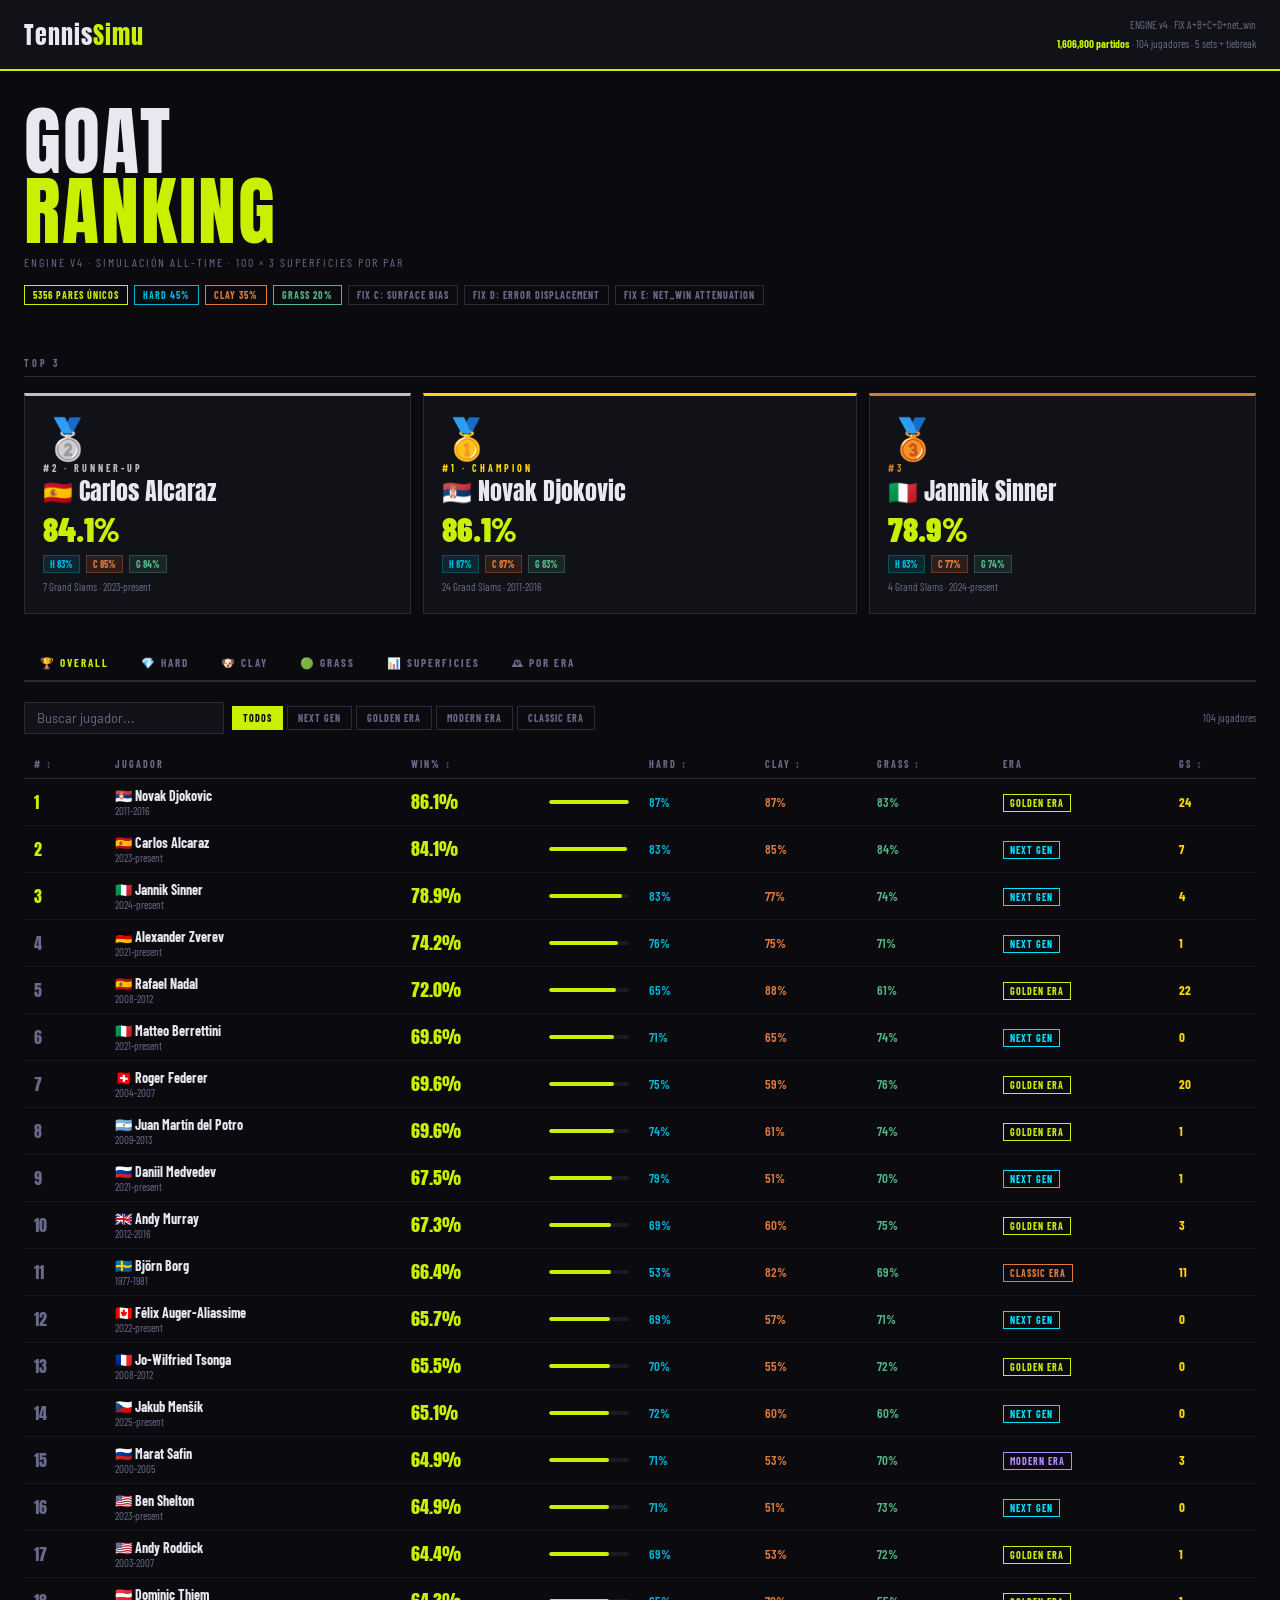
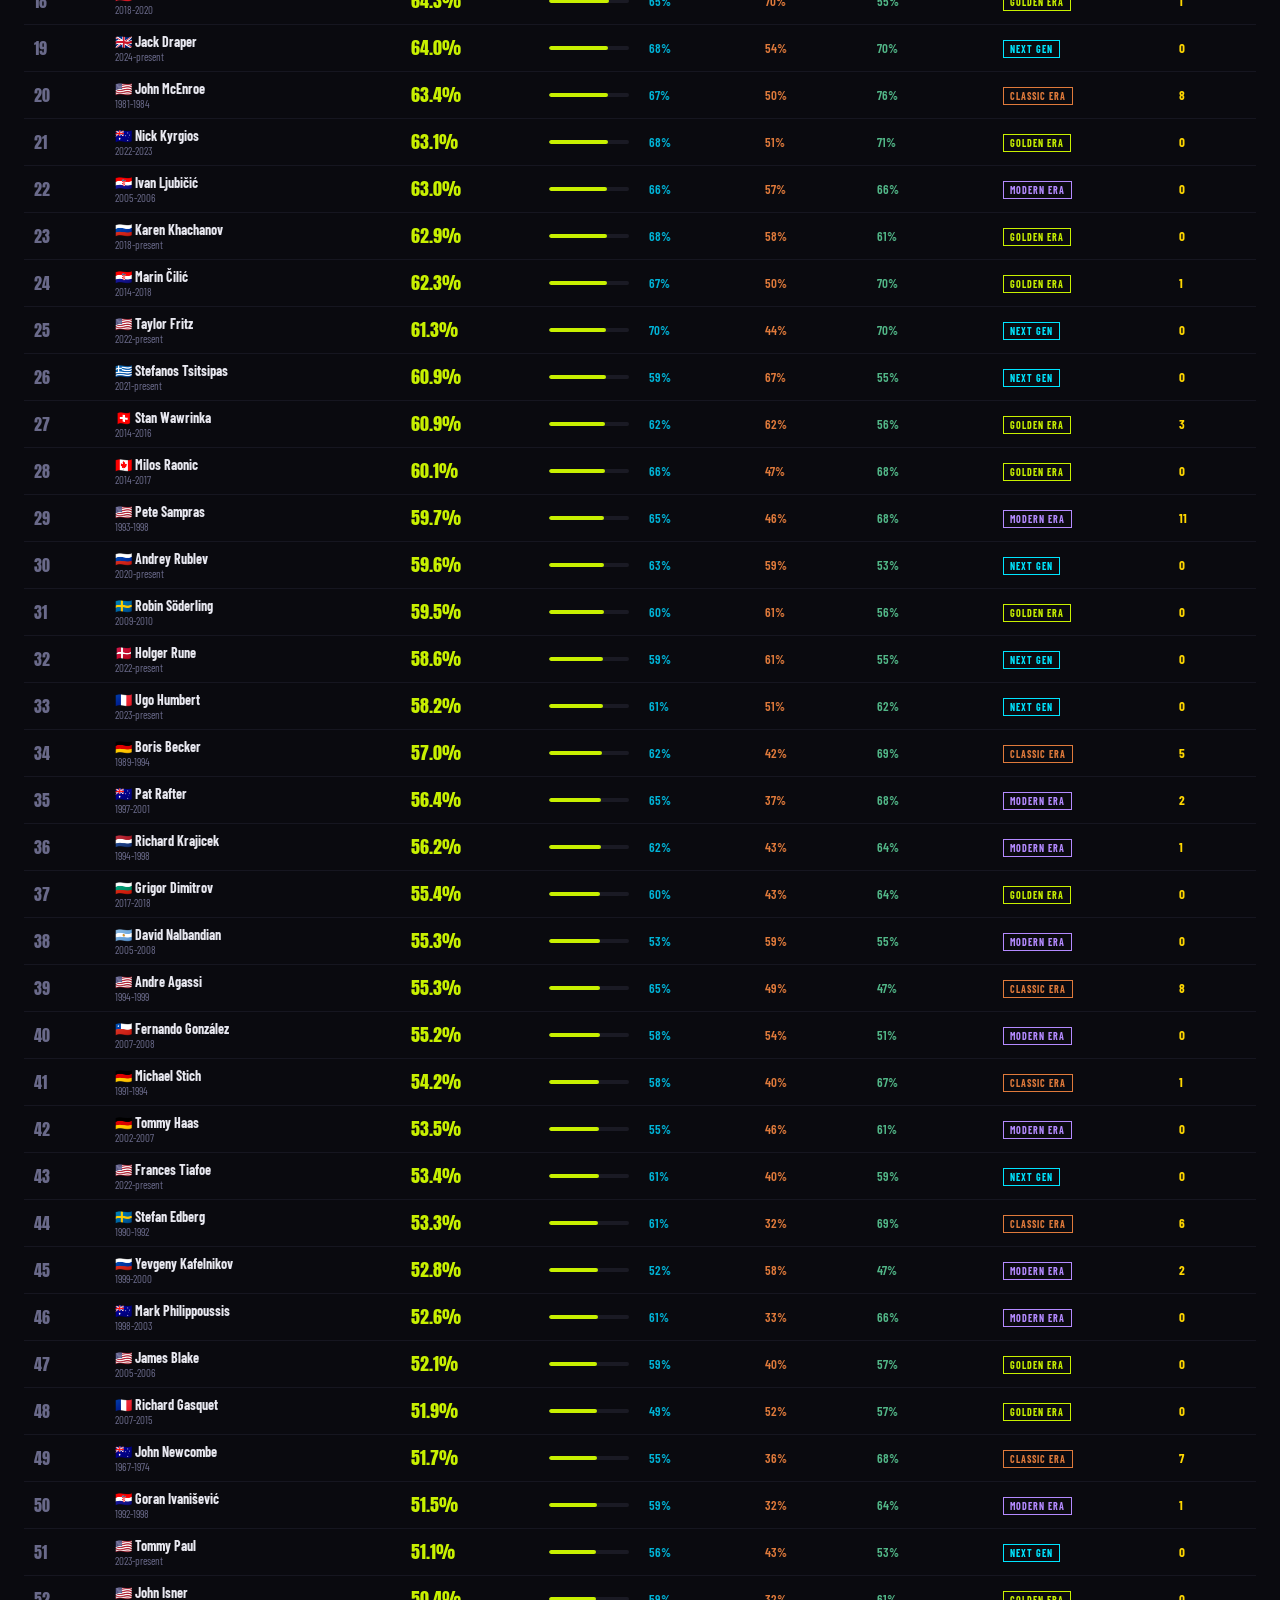
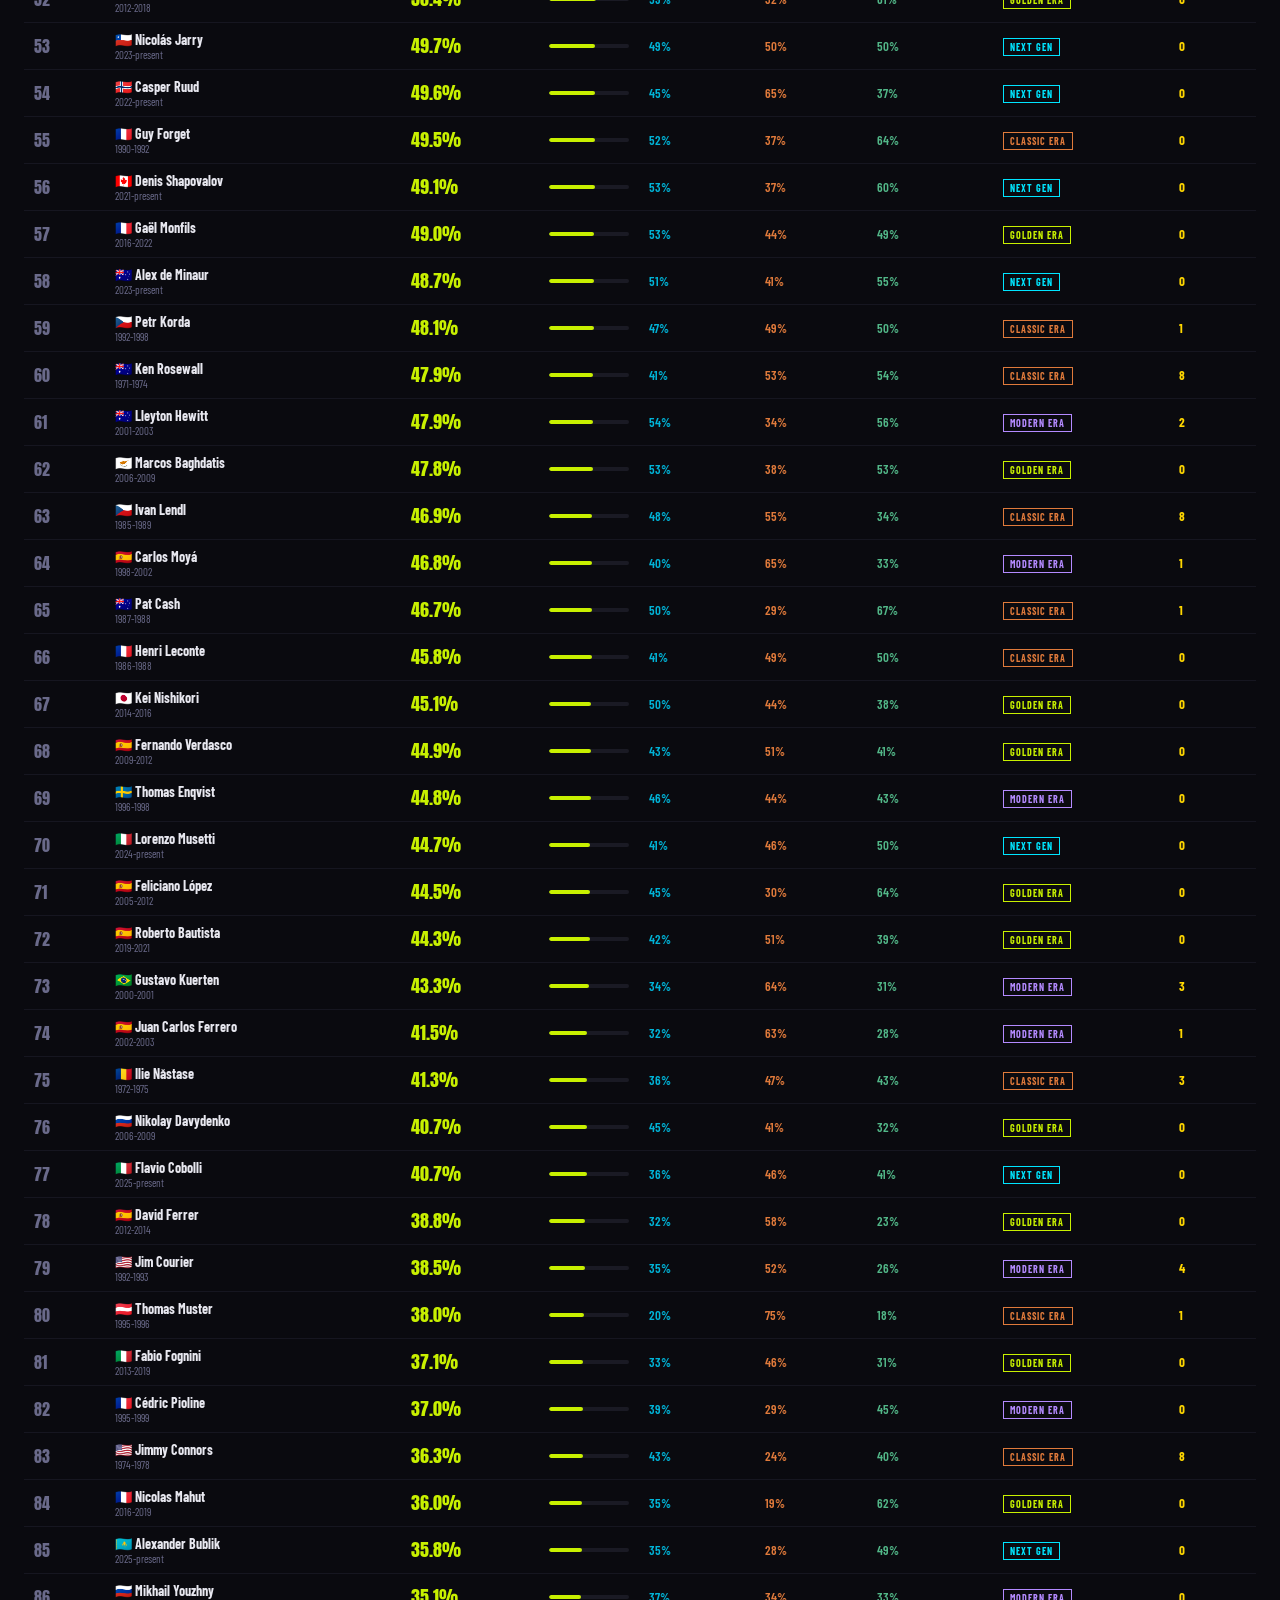
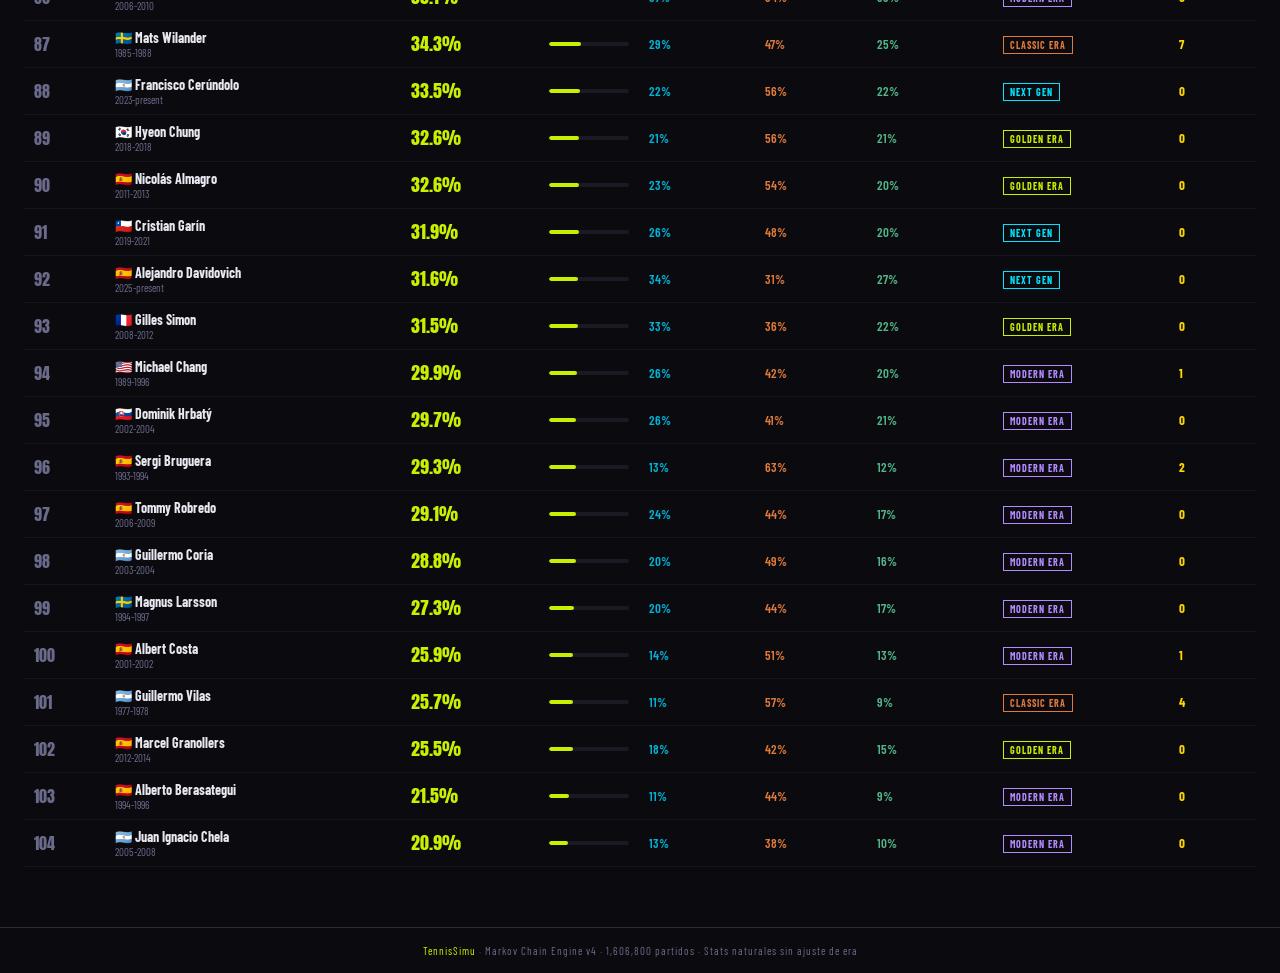
==== commit b6fa6508: "Add files via upload" ====
--- a/tennissimu-ranking-v4.html
+++ b/tennissimu-ranking-v4.html
@@ -1,401 +1,395 @@
 <!DOCTYPE html>
-<html lang="en">
+<html lang="es">
 <head>
 <meta charset="UTF-8">
 <meta name="viewport" content="width=device-width, initial-scale=1.0">
-<title>TennisSimu — GOAT Ranking v4</title>
+<title>TennisSimu \u2014 GOAT Ranking v4</title>
 <link href="https://fonts.googleapis.com/css2?family=Anton&family=Barlow+Condensed:wght@300;400;600;700;900&family=Barlow:wght@300;400;500&display=swap" rel="stylesheet">
 <style>
 :root{--bg:#0a0a0f;--bg2:#111118;--bg3:#1a1a24;--border:#2a2a3a;--accent:#c8f000;--accent2:#00e5ff;--text:#e8e8f0;--muted:#6a6a8a;--hard:#00b4d8;--clay:#e07a3b;--grass:#52b788;--gold:#ffd700;--silver:#c0c0c0;--bronze:#cd7f32}
-*{margin:0;padding:0;box-sizing:border-box}html{scroll-behavior:smooth}
-body{background:var(--bg);color:var(--text);font-family:'Barlow',sans-serif;min-height:100vh;overflow-x:hidden}
-.header{background:var(--bg2);border-bottom:2px solid var(--accent);padding:18px 40px;display:flex;align-items:center;justify-content:space-between;position:sticky;top:0;z-index:100}
-.logo{font-family:'Anton',sans-serif;font-size:26px;letter-spacing:1px}.logo span{color:var(--accent)}
-.header-meta{font-family:'Barlow Condensed',sans-serif;font-size:12px;color:var(--muted);text-align:right;line-height:1.7}
-.header-meta strong{color:var(--accent)}
-.hero{padding:44px 40px 24px;max-width:1400px;margin:0 auto}
-.hero-title{font-family:'Anton',sans-serif;font-size:clamp(40px,7vw,80px);line-height:.92;letter-spacing:2px;margin-bottom:10px}
-.hero-title .hl{color:var(--accent)}
-.hero-sub{font-family:'Barlow Condensed',sans-serif;font-size:13px;color:var(--muted);letter-spacing:2px;text-transform:uppercase;margin-bottom:20px}
-.tags{display:flex;gap:6px;flex-wrap:wrap;margin-bottom:6px}
-.tag{font-family:'Barlow Condensed',sans-serif;font-size:11px;font-weight:700;letter-spacing:1px;text-transform:uppercase;padding:3px 9px;border:1px solid var(--border);color:var(--muted)}
-.tag.a{border-color:var(--accent);color:var(--accent)}.tag.h{border-color:var(--hard);color:var(--hard)}.tag.c{border-color:var(--clay);color:var(--clay)}.tag.g{border-color:var(--grass);color:var(--grass)}
-.podium-section{max-width:1400px;margin:0 auto;padding:0 40px 40px}
-.sec-title{font-family:'Barlow Condensed',sans-serif;font-size:10px;font-weight:700;letter-spacing:3px;text-transform:uppercase;color:var(--muted);margin-bottom:18px;padding-bottom:7px;border-bottom:1px solid var(--border)}
-.podium{display:grid;grid-template-columns:1fr 1.12fr 1fr;gap:14px;margin-bottom:40px}
-.p-card{background:var(--bg2);border:1px solid var(--border);padding:24px 20px;cursor:pointer;transition:transform .2s,border-color .2s}
-.p-card:hover{transform:translateY(-3px);border-color:var(--accent)}
-.p-card.p1{border-top:3px solid var(--gold);order:2}.p-card.p2{border-top:3px solid var(--silver);order:1}.p-card.p3{border-top:3px solid var(--bronze);order:3}
-.p-medal{font-family:'Anton',sans-serif;font-size:44px;line-height:1;margin-bottom:6px}
-.p-rnk{font-family:'Barlow Condensed',sans-serif;font-size:10px;font-weight:700;letter-spacing:3px;text-transform:uppercase;margin-bottom:5px}
-.p-card.p1 .p-rnk{color:var(--gold)}.p-card.p2 .p-rnk{color:var(--silver)}.p-card.p3 .p-rnk{color:var(--bronze)}
-.p-name{font-family:'Anton',sans-serif;font-size:clamp(17px,2.4vw,26px);line-height:1.1;margin-bottom:3px}
-.p-pct{font-family:'Barlow Condensed',sans-serif;font-size:38px;font-weight:900;color:var(--accent);margin:8px 0 10px;line-height:1}
-.p-chips{display:flex;gap:7px;flex-wrap:wrap}
-.chip{font-family:'Barlow Condensed',sans-serif;font-size:11px;font-weight:700;padding:2px 7px}
-.chip.h{background:rgba(0,180,216,.12);color:var(--hard);border:1px solid rgba(0,180,216,.3)}
-.chip.c{background:rgba(224,122,59,.12);color:var(--clay);border:1px solid rgba(224,122,59,.3)}
-.chip.g{background:rgba(82,183,136,.12);color:var(--grass);border:1px solid rgba(82,183,136,.3)}
-.p-meta{font-family:'Barlow Condensed',sans-serif;font-size:11px;color:var(--muted);margin-top:8px}
-.tabs-section{max-width:1400px;margin:0 auto;padding:0 40px 60px}
-.tabs-nav{display:flex;gap:0;border-bottom:2px solid var(--border);margin-bottom:22px;overflow-x:auto}
-.tab-btn{font-family:'Barlow Condensed',sans-serif;font-size:12px;font-weight:700;letter-spacing:2px;text-transform:uppercase;padding:11px 18px;background:none;border:none;color:var(--muted);cursor:pointer;border-bottom:2px solid transparent;margin-bottom:-2px;white-space:nowrap;transition:color .2s}
-.tab-btn:hover{color:var(--text)}.tab-btn.active{color:var(--accent);border-bottom-color:var(--accent)}
-.controls{display:flex;gap:10px;flex-wrap:wrap;margin-bottom:18px;align-items:center}
-.srch{background:var(--bg2);border:1px solid var(--border);color:var(--text);font-family:'Barlow',sans-serif;font-size:13px;padding:7px 13px;outline:none;width:210px;transition:border-color .2s}
-.srch:focus{border-color:var(--accent)}.srch::placeholder{color:var(--muted)}
-.ebts{display:flex;gap:4px;flex-wrap:wrap}
-.ebt{font-family:'Barlow Condensed',sans-serif;font-size:11px;font-weight:700;letter-spacing:1px;text-transform:uppercase;padding:5px 11px;background:none;border:1px solid var(--border);color:var(--muted);cursor:pointer;transition:all .15s}
-.ebt:hover{border-color:var(--text);color:var(--text)}.ebt.active{background:var(--accent);border-color:var(--accent);color:var(--bg)}
-.rcount{font-family:'Barlow Condensed',sans-serif;font-size:11px;color:var(--muted);margin-left:auto;letter-spacing:1px}
-.rt{width:100%;border-collapse:collapse}
-.rt th{font-family:'Barlow Condensed',sans-serif;font-size:10px;font-weight:700;letter-spacing:2px;text-transform:uppercase;color:var(--muted);text-align:left;padding:9px 11px;border-bottom:1px solid var(--border);cursor:pointer;user-select:none;white-space:nowrap}
-.rt th:hover{color:var(--text)}.rt th.sorted{color:var(--accent)}
-.rt td{padding:9px 11px;border-bottom:1px solid rgba(42,42,58,.4);font-family:'Barlow Condensed',sans-serif;font-size:14px;vertical-align:middle}
-.rt tr{cursor:pointer;transition:background .1s}.rt tr:hover td{background:rgba(200,240,0,.04)}
-.rnum{font-family:'Anton',sans-serif;font-size:17px;color:var(--muted);width:44px}.rnum.t3{color:var(--accent)}
-.pname{font-family:'Barlow Condensed',sans-serif;font-size:15px;font-weight:700;letter-spacing:.3px}
-.pera{font-family:'Barlow Condensed',sans-serif;font-size:11px;color:var(--muted)}
-.wpct{font-family:'Anton',sans-serif;font-size:19px;color:var(--accent)}
-.barcell{width:110px}.barbg{height:4px;background:var(--bg3);border-radius:2px;overflow:hidden}
-.barfill{height:100%;border-radius:2px;background:var(--accent)}
-.sp{font-family:'Barlow Condensed',sans-serif;font-size:13px;font-weight:600}
-.sp.h{color:var(--hard)}.sp.c{color:var(--clay)}.sp.g{color:var(--grass)}
-.ebadge{font-family:'Barlow Condensed',sans-serif;font-size:10px;font-weight:700;letter-spacing:1px;text-transform:uppercase;padding:2px 6px;border:1px solid var(--border);color:var(--muted);white-space:nowrap}
-.ebadge.ng{border-color:var(--accent2);color:var(--accent2)}.ebadge.ge{border-color:var(--accent);color:var(--accent)}.ebadge.me{border-color:#b48aff;color:#b48aff}.ebadge.ce{border-color:var(--clay);color:var(--clay)}
-.gscell{font-family:'Barlow Condensed',sans-serif;font-size:13px;font-weight:700;color:var(--gold)}
-.surf-grid{display:grid;grid-template-columns:repeat(3,1fr);gap:20px}
-.surf-hdr{font-family:'Barlow Condensed',sans-serif;font-size:11px;font-weight:700;letter-spacing:3px;text-transform:uppercase;padding:9px 13px;margin-bottom:2px}
-.surf-hdr.hh{background:rgba(0,180,216,.12);color:var(--hard);border-left:3px solid var(--hard)}
-.surf-hdr.ch{background:rgba(224,122,59,.12);color:var(--clay);border-left:3px solid var(--clay)}
-.surf-hdr.gh{background:rgba(82,183,136,.12);color:var(--grass);border-left:3px solid var(--grass)}
-.srow{display:flex;align-items:center;gap:9px;padding:8px 13px;border-bottom:1px solid rgba(42,42,58,.35);cursor:pointer;transition:background .1s}
-.srow:hover{background:rgba(255,255,255,.03)}
-.srow-rk{font-family:'Anton',sans-serif;font-size:13px;color:var(--muted);width:22px;flex-shrink:0}
-.srow-nm{font-family:'Barlow Condensed',sans-serif;font-size:13px;font-weight:600;flex:1}
-.srow-pct{font-family:'Barlow Condensed',sans-serif;font-size:13px;font-weight:700}
-.srow-flag{font-size:13px}
-.epoch-grid{display:grid;grid-template-columns:repeat(2,1fr);gap:20px}
-.ep-hdr{font-family:'Barlow Condensed',sans-serif;font-size:11px;font-weight:700;letter-spacing:3px;text-transform:uppercase;padding:9px 13px;margin-bottom:2px}
-.ep-hdr.ng{background:rgba(0,229,255,.08);color:var(--accent2);border-left:3px solid var(--accent2)}
-.ep-hdr.ge{background:rgba(200,240,0,.08);color:var(--accent);border-left:3px solid var(--accent)}
-.ep-hdr.me{background:rgba(180,138,255,.08);color:#b48aff;border-left:3px solid #b48aff}
-.ep-hdr.ce{background:rgba(224,122,59,.08);color:var(--clay);border-left:3px solid var(--clay)}
-.modal-ov{display:none;position:fixed;inset:0;background:rgba(0,0,0,.88);z-index:1000;align-items:center;justify-content:center;backdrop-filter:blur(5px)}
-.modal-ov.open{display:flex}
-.modal{background:var(--bg2);border:1px solid var(--border);border-top:3px solid var(--accent);width:90%;max-width:540px;max-height:88vh;overflow-y:auto;padding:30px;position:relative}
-.modal-x{position:absolute;top:14px;right:14px;background:none;border:none;color:var(--muted);font-size:18px;cursor:pointer;line-height:1}
-.modal-x:hover{color:var(--text)}
-.modal-rnk{font-family:'Barlow Condensed',sans-serif;font-size:10px;font-weight:700;letter-spacing:3px;text-transform:uppercase;color:var(--accent);margin-bottom:5px}
-.modal-nm{font-family:'Anton',sans-serif;font-size:30px;line-height:1;margin-bottom:3px}
-.modal-meta{font-family:'Barlow Condensed',sans-serif;font-size:13px;color:var(--muted);margin-bottom:20px}
-.modal-pct{font-family:'Anton',sans-serif;font-size:52px;color:var(--accent);line-height:1;margin-bottom:2px}
-.modal-pct-lbl{font-family:'Barlow Condensed',sans-serif;font-size:10px;letter-spacing:2px;text-transform:uppercase;color:var(--muted);margin-bottom:20px}
-.modal-surfs{display:grid;grid-template-columns:repeat(3,1fr);gap:10px;margin-bottom:20px}
-.msc{padding:12px;text-align:center}
-.msc.h{background:rgba(0,180,216,.07);border:1px solid rgba(0,180,216,.2)}
-.msc.c{background:rgba(224,122,59,.07);border:1px solid rgba(224,122,59,.2)}
-.msc.g{background:rgba(82,183,136,.07);border:1px solid rgba(82,183,136,.2)}
-.msc-lbl{font-family:'Barlow Condensed',sans-serif;font-size:10px;font-weight:700;letter-spacing:2px;text-transform:uppercase;margin-bottom:5px}
-.msc.h .msc-lbl{color:var(--hard)}.msc.c .msc-lbl{color:var(--clay)}.msc.g .msc-lbl{color:var(--grass)}
-.msc-pct{font-family:'Anton',sans-serif;font-size:24px}
-.msc.h .msc-pct{color:var(--hard)}.msc.c .msc-pct{color:var(--clay)}.msc.g .msc-pct{color:var(--grass)}
-.modal-stats{display:grid;grid-template-columns:repeat(2,1fr);gap:7px}
-.mstat{background:var(--bg3);padding:11px;display:flex;justify-content:space-between;align-items:center}
-.mstat-lbl{font-family:'Barlow Condensed',sans-serif;font-size:11px;letter-spacing:1px;text-transform:uppercase;color:var(--muted)}
-.mstat-val{font-family:'Barlow Condensed',sans-serif;font-size:15px;font-weight:700}
-footer{border-top:1px solid var(--border);padding:18px 40px;text-align:center;font-family:'Barlow Condensed',sans-serif;font-size:12px;color:var(--muted);letter-spacing:1px}
-footer a{color:var(--accent);text-decoration:none}
+*,*::before,*::after{box-sizing:border-box;margin:0;padding:0}
+html{scroll-behavior:smooth}
+body{background:var(--bg);color:var(--text);font-family:'Barlow',sans-serif;min-height:100vh}
+.rk-header{background:var(--bg2);border-bottom:2px solid var(--accent);padding:16px 24px;display:flex;align-items:center;justify-content:space-between;position:sticky;top:0;z-index:100}
+.rk-logo{font-family:'Anton',sans-serif;font-size:24px;letter-spacing:1px}.rk-logo span{color:var(--accent)}
+.rk-header-meta{font-family:'Barlow Condensed',sans-serif;font-size:11px;color:var(--muted);text-align:right;line-height:1.7}.rk-header-meta strong{color:var(--accent)}
+.rk-wrap{max-width:1400px;margin:0 auto;padding:0 24px}
+.rk-hero{padding:36px 0 20px}
+.rk-title{font-family:'Anton',sans-serif;font-size:clamp(36px,7vw,76px);line-height:.92;letter-spacing:2px;margin-bottom:8px}
+.rk-title .hl{color:var(--accent)}
+.rk-sub{font-family:'Barlow Condensed',sans-serif;font-size:12px;color:var(--muted);letter-spacing:2px;text-transform:uppercase;margin-bottom:16px}
+.rk-tags{display:flex;gap:6px;flex-wrap:wrap}
+.rk-tag{font-family:'Barlow Condensed',sans-serif;font-size:10px;font-weight:700;letter-spacing:1px;text-transform:uppercase;padding:3px 8px;border:1px solid var(--border);color:var(--muted)}
+.rk-tag.a{border-color:var(--accent);color:var(--accent)}.rk-tag.h{border-color:var(--hard);color:var(--hard)}.rk-tag.c{border-color:var(--clay);color:var(--clay)}.rk-tag.g{border-color:var(--grass);color:var(--grass)}
+.rk-sec-title{font-family:'Barlow Condensed',sans-serif;font-size:10px;font-weight:700;letter-spacing:3px;text-transform:uppercase;color:var(--muted);margin-bottom:16px;padding-bottom:7px;border-bottom:1px solid var(--border)}
+.rk-podium-section{padding:32px 0}
+.rk-podium{display:grid;grid-template-columns:1fr 1.12fr 1fr;gap:12px}
+.rk-card{background:var(--bg2);border:1px solid var(--border);padding:20px 18px;cursor:pointer;transition:transform .2s,border-color .2s}
+.rk-card:hover{transform:translateY(-3px);border-color:var(--accent)}
+.rk-card.rk-p1{border-top:3px solid var(--gold);order:2}.rk-card.rk-p2{border-top:3px solid var(--silver);order:1}.rk-card.rk-p3{border-top:3px solid var(--bronze);order:3}
+.rk-medal{font-family:'Anton',sans-serif;font-size:40px;line-height:1;margin-bottom:6px}
+.rk-prnk{font-family:'Barlow Condensed',sans-serif;font-size:10px;font-weight:700;letter-spacing:3px;text-transform:uppercase;margin-bottom:4px}
+.rk-card.rk-p1 .rk-prnk{color:var(--gold)}.rk-card.rk-p2 .rk-prnk{color:var(--silver)}.rk-card.rk-p3 .rk-prnk{color:var(--bronze)}
+.rk-pname{font-family:'Anton',sans-serif;font-size:clamp(15px,2.2vw,24px);line-height:1.1;margin-bottom:2px}
+.rk-ppct{font-family:'Barlow Condensed',sans-serif;font-size:34px;font-weight:900;color:var(--accent);margin:7px 0 9px;line-height:1}
+.rk-chips{display:flex;gap:6px;flex-wrap:wrap}
+.rk-chip{font-family:'Barlow Condensed',sans-serif;font-size:10px;font-weight:700;padding:2px 6px}
+.rk-chip.h{background:rgba(0,180,216,.12);color:var(--hard);border:1px solid rgba(0,180,216,.3)}
+.rk-chip.c{background:rgba(224,122,59,.12);color:var(--clay);border:1px solid rgba(224,122,59,.3)}
+.rk-chip.g{background:rgba(82,183,136,.12);color:var(--grass);border:1px solid rgba(82,183,136,.3)}
+.rk-pmeta{font-family:'Barlow Condensed',sans-serif;font-size:11px;color:var(--muted);margin-top:7px}
+.rk-tabs-section{padding-bottom:60px}
+.rk-tabs-nav{display:flex;border-bottom:2px solid var(--border);margin-bottom:20px;overflow-x:auto;scrollbar-width:none}
+.rk-tabs-nav::-webkit-scrollbar{display:none}
+.rk-tab-btn{font-family:'Barlow Condensed',sans-serif;font-size:11px;font-weight:700;letter-spacing:2px;text-transform:uppercase;padding:10px 16px;background:none;border:none;color:var(--muted);cursor:pointer;border-bottom:2px solid transparent;margin-bottom:-2px;white-space:nowrap;transition:color .2s;flex-shrink:0}
+.rk-tab-btn:hover{color:var(--text)}.rk-tab-btn.active{color:var(--accent);border-bottom-color:var(--accent)}
+.rk-controls{display:flex;gap:8px;flex-wrap:wrap;margin-bottom:16px;align-items:center}
+.rk-srch{background:var(--bg2);border:1px solid var(--border);color:var(--text);font-family:'Barlow',sans-serif;font-size:13px;padding:7px 12px;outline:none;width:200px;transition:border-color .2s}
+.rk-srch:focus{border-color:var(--accent)}.rk-srch::placeholder{color:var(--muted)}
+.rk-ebts{display:flex;gap:4px;flex-wrap:wrap}
+.rk-ebt{font-family:'Barlow Condensed',sans-serif;font-size:10px;font-weight:700;letter-spacing:1px;text-transform:uppercase;padding:5px 10px;background:none;border:1px solid var(--border);color:var(--muted);cursor:pointer;transition:all .15s}
+.rk-ebt:hover{border-color:var(--text);color:var(--text)}.rk-ebt.active{background:var(--accent);border-color:var(--accent);color:var(--bg)}
+.rk-count{font-family:'Barlow Condensed',sans-serif;font-size:11px;color:var(--muted);margin-left:auto}
+.rk-table{width:100%;border-collapse:collapse}
+.rk-table th{font-family:'Barlow Condensed',sans-serif;font-size:10px;font-weight:700;letter-spacing:2px;text-transform:uppercase;color:var(--muted);text-align:left;padding:8px 10px;border-bottom:1px solid var(--border);cursor:pointer;user-select:none;white-space:nowrap}
+.rk-table th:hover{color:var(--text)}.rk-table th.sorted{color:var(--accent)}
+.rk-table td{padding:8px 10px;border-bottom:1px solid rgba(42,42,58,.4);font-family:'Barlow Condensed',sans-serif;font-size:14px;vertical-align:middle}
+.rk-table tr{cursor:pointer;transition:background .1s}.rk-table tr:hover td{background:rgba(200,240,0,.04)}
+.rk-num{font-family:'Anton',sans-serif;font-size:16px;color:var(--muted);min-width:36px}.rk-num.t3{color:var(--accent)}
+.rk-pnm{font-family:'Barlow Condensed',sans-serif;font-size:14px;font-weight:700}
+.rk-pera{font-family:'Barlow Condensed',sans-serif;font-size:11px;color:var(--muted)}
+.rk-wpct{font-family:'Anton',sans-serif;font-size:18px;color:var(--accent)}
+.rk-barcell{width:100px}.rk-barbg{height:4px;background:var(--bg3);border-radius:2px;overflow:hidden}
+.rk-barfill{height:100%;border-radius:2px;background:var(--accent)}
+.rk-sp{font-family:'Barlow Condensed',sans-serif;font-size:13px;font-weight:600}
+.rk-sp.h{color:var(--hard)}.rk-sp.c{color:var(--clay)}.rk-sp.g{color:var(--grass)}
+.rk-badge{font-family:'Barlow Condensed',sans-serif;font-size:10px;font-weight:700;letter-spacing:1px;text-transform:uppercase;padding:2px 6px;border:1px solid var(--border);color:var(--muted);white-space:nowrap}
+.rk-badge.ng{border-color:var(--accent2);color:var(--accent2)}.rk-badge.ge{border-color:var(--accent);color:var(--accent)}.rk-badge.me{border-color:#b48aff;color:#b48aff}.rk-badge.ce{border-color:var(--clay);color:var(--clay)}
+.rk-gs{font-family:'Barlow Condensed',sans-serif;font-size:13px;font-weight:700;color:var(--gold)}
+.rk-era-lbl{font-family:'Barlow Condensed',sans-serif;font-size:10px;color:var(--muted)}
+.rk-surf-grid{display:grid;grid-template-columns:repeat(3,1fr);gap:18px}
+.rk-surf-hdr{font-family:'Barlow Condensed',sans-serif;font-size:10px;font-weight:700;letter-spacing:3px;text-transform:uppercase;padding:8px 12px;margin-bottom:2px}
+.rk-surf-hdr.hh{background:rgba(0,180,216,.12);color:var(--hard);border-left:3px solid var(--hard)}
+.rk-surf-hdr.ch{background:rgba(224,122,59,.12);color:var(--clay);border-left:3px solid var(--clay)}
+.rk-surf-hdr.gh{background:rgba(82,183,136,.12);color:var(--grass);border-left:3px solid var(--grass)}
+.rk-srow{display:flex;align-items:center;gap:8px;padding:7px 12px;border-bottom:1px solid rgba(42,42,58,.35);cursor:pointer;transition:background .1s}
+.rk-srow:hover{background:rgba(255,255,255,.03)}
+.rk-srow-rk{font-family:'Anton',sans-serif;font-size:12px;color:var(--muted);width:20px;flex-shrink:0}
+.rk-srow-flag{font-size:12px}.rk-srow-nm{font-family:'Barlow Condensed',sans-serif;font-size:13px;font-weight:600;flex:1}
+.rk-srow-pct{font-family:'Barlow Condensed',sans-serif;font-size:13px;font-weight:700}
+.rk-epoch-grid{display:grid;grid-template-columns:repeat(2,1fr);gap:18px}
+.rk-ep-hdr{font-family:'Barlow Condensed',sans-serif;font-size:10px;font-weight:700;letter-spacing:3px;text-transform:uppercase;padding:8px 12px;margin-bottom:2px}
+.rk-ep-hdr.ng{background:rgba(0,229,255,.08);color:var(--accent2);border-left:3px solid var(--accent2)}
+.rk-ep-hdr.ge{background:rgba(200,240,0,.08);color:var(--accent);border-left:3px solid var(--accent)}
+.rk-ep-hdr.me{background:rgba(180,138,255,.08);color:#b48aff;border-left:3px solid #b48aff}
+.rk-ep-hdr.ce{background:rgba(224,122,59,.08);color:var(--clay);border-left:3px solid var(--clay)}
+.rk-modal-ov{display:none;position:fixed;inset:0;background:rgba(0,0,0,.88);z-index:2000;align-items:center;justify-content:center;backdrop-filter:blur(5px)}
+.rk-modal-ov.open{display:flex}
+.rk-modal{background:var(--bg2);border:1px solid var(--border);border-top:3px solid var(--accent);width:92%;max-width:520px;max-height:90vh;overflow-y:auto;padding:28px;position:relative}
+.rk-modal-x{position:absolute;top:12px;right:12px;background:none;border:none;color:var(--muted);font-size:18px;cursor:pointer;line-height:1;padding:4px 8px}
+.rk-modal-x:hover{color:var(--text)}
+.rk-modal-rnk{font-family:'Barlow Condensed',sans-serif;font-size:10px;font-weight:700;letter-spacing:3px;text-transform:uppercase;color:var(--accent);margin-bottom:4px}
+.rk-modal-nm{font-family:'Anton',sans-serif;font-size:28px;line-height:1;margin-bottom:3px}
+.rk-modal-meta{font-family:'Barlow Condensed',sans-serif;font-size:12px;color:var(--muted);margin-bottom:18px}
+.rk-modal-pct{font-family:'Anton',sans-serif;font-size:48px;color:var(--accent);line-height:1;margin-bottom:2px}
+.rk-modal-pct-lbl{font-family:'Barlow Condensed',sans-serif;font-size:10px;letter-spacing:2px;text-transform:uppercase;color:var(--muted);margin-bottom:18px}
+.rk-modal-surfs{display:grid;grid-template-columns:repeat(3,1fr);gap:8px;margin-bottom:16px}
+.rk-msc{padding:10px;text-align:center}
+.rk-msc.h{background:rgba(0,180,216,.07);border:1px solid rgba(0,180,216,.2)}
+.rk-msc.c{background:rgba(224,122,59,.07);border:1px solid rgba(224,122,59,.2)}
+.rk-msc.g{background:rgba(82,183,136,.07);border:1px solid rgba(82,183,136,.2)}
+.rk-msc-lbl{font-family:'Barlow Condensed',sans-serif;font-size:10px;font-weight:700;letter-spacing:2px;text-transform:uppercase;margin-bottom:4px}
+.rk-msc.h .rk-msc-lbl{color:var(--hard)}.rk-msc.c .rk-msc-lbl{color:var(--clay)}.rk-msc.g .rk-msc-lbl{color:var(--grass)}
+.rk-msc-pct{font-family:'Anton',sans-serif;font-size:22px}
+.rk-msc.h .rk-msc-pct{color:var(--hard)}.rk-msc.c .rk-msc-pct{color:var(--clay)}.rk-msc.g .rk-msc-pct{color:var(--grass)}
+.rk-modal-stats{display:grid;grid-template-columns:repeat(2,1fr);gap:6px}
+.rk-mstat{background:var(--bg3);padding:10px;display:flex;justify-content:space-between;align-items:center}
+.rk-mstat-lbl{font-family:'Barlow Condensed',sans-serif;font-size:10px;letter-spacing:1px;text-transform:uppercase;color:var(--muted)}
+.rk-mstat-val{font-family:'Barlow Condensed',sans-serif;font-size:14px;font-weight:700}
+.rk-footer{border-top:1px solid var(--border);padding:16px 24px;text-align:center;font-family:'Barlow Condensed',sans-serif;font-size:11px;color:var(--muted);letter-spacing:1px}
+.rk-footer a{color:var(--accent);text-decoration:none}
 @media(max-width:900px){
-  .header,.hero,.podium-section,.tabs-section{padding-left:16px;padding-right:16px}
-  .podium{grid-template-columns:1fr}.p-card.p1,.p-card.p2,.p-card.p3{order:unset}
-  .surf-grid{grid-template-columns:1fr}.epoch-grid{grid-template-columns:1fr}
-  .barcell{display:none}.rt th:nth-child(8),.rt td:nth-child(8){display:none}
+  .rk-podium{grid-template-columns:1fr}
+  .rk-card.rk-p1,.rk-card.rk-p2,.rk-card.rk-p3{order:unset}
+  .rk-surf-grid{grid-template-columns:1fr}
+  .rk-epoch-grid{grid-template-columns:1fr}
+  .rk-barcell{display:none}
+  .rk-table th:nth-child(8),.rk-table td:nth-child(8){display:none}
 }
 @media(max-width:600px){
-  .rt th:nth-child(6),.rt td:nth-child(6),.rt th:nth-child(7),.rt td:nth-child(7){display:none}
-}
-.epoch-rank-lbl{font-family:"Barlow Condensed",sans-serif;font-size:10px;color:var(--muted)}
+  .rk-wrap{padding:0 14px}
+  .rk-header{padding:12px 14px}
+  .rk-logo{font-size:20px}
+  .rk-header-meta{display:none}
+  .rk-title{font-size:clamp(32px,11vw,52px)}
+  .rk-hero{padding:20px 0 12px}
+  .rk-podium{gap:8px}
+  .rk-card{padding:14px}
+  .rk-medal{font-size:32px}
+  .rk-ppct{font-size:26px}
+  .rk-tab-btn{font-size:10px;padding:9px 11px;letter-spacing:1px}
+  .rk-srch{width:100%}
+  .rk-controls{flex-direction:column;align-items:stretch;gap:6px}
+  .rk-ebts{gap:3px}
+  .rk-ebt{font-size:9px;padding:4px 8px}
+  .rk-count{margin-left:0}
+  .rk-table th:nth-child(5),.rk-table td:nth-child(5),
+  .rk-table th:nth-child(6),.rk-table td:nth-child(6),
+  .rk-table th:nth-child(7),.rk-table td:nth-child(7),
+  .rk-table th:nth-child(8),.rk-table td:nth-child(8),
+  .rk-table th:nth-child(9),.rk-table td:nth-child(9){display:none}
+  .rk-table td,.rk-table th{padding:7px 6px}
+  .rk-num{font-size:14px;min-width:28px}
+  .rk-wpct{font-size:15px}
+  .rk-modal{width:100%;max-width:100%;max-height:95vh;padding:20px 16px;border-left:none;border-right:none;border-bottom:none}
+  .rk-modal-pct{font-size:38px}
+  .rk-modal-surfs{gap:6px}
+  .rk-modal-stats{grid-template-columns:1fr}
+}
 </style>
 </head>
 <body>
-
-<div class="header">
-  <div class="logo">Tennis<span>Simu</span></div>
-  <div class="header-meta">ENGINE v4 · FIX A+B+C+D+net_win<br><strong>1,606,800 matches</strong> · 104 players · 5 sets + tiebreak</div>
+<div class="rk-header">
+  <div class="rk-logo">Tennis<span>Simu</span></div>
+  <div class="rk-header-meta">ENGINE v4 &middot; FIX A+B+C+D+net_win<br><strong>1,606,800 partidos</strong> &middot; 104 jugadores &middot; 5 sets + tiebreak</div>
 </div>
-
-<div class="hero">
-  <div class="hero-title">GOAT<br><span class="hl">RANKING</span></div>
-  <div class="hero-sub">Engine v3 · All-time simulation · 100 × 3 surfaces per pair</div>
-  <div class="tags">
-    <span class="tag a">5356 unique pairs</span>
-    <span class="tag h">Hard 45%</span>
-    <span class="tag c">Clay 35%</span>
-    <span class="tag g">Grass 20%</span>
-    <span class="tag">Fix C: surface bias</span>
-    <span class="tag">Fix D: error displacement</span>
+<div class="rk-wrap">
+  <div class="rk-hero">
+    <div class="rk-title">GOAT<br><span class="hl">RANKING</span></div>
+    <div class="rk-sub">Engine v4 &middot; Simulaci&oacute;n all-time &middot; 100 &times; 3 superficies por par</div>
+    <div class="rk-tags">
+      <span class="rk-tag a">5356 pares &uacute;nicos</span>
+      <span class="rk-tag h">Hard 45%</span>
+      <span class="rk-tag c">Clay 35%</span>
+      <span class="rk-tag g">Grass 20%</span>
+      <span class="rk-tag">Fix C: surface bias</span>
+      <span class="rk-tag">Fix D: error displacement</span>
+      <span class="rk-tag">Fix E: net_win attenuation</span>
+    </div>
+  </div>
+  <div class="rk-podium-section">
+    <div class="rk-sec-title">Top 3</div>
+    <div class="rk-podium" id="rk-podium"></div>
+  </div>
+  <div class="rk-tabs-section">
+    <div class="rk-tabs-nav">
+      <button class="rk-tab-btn active" data-tab="overall">&#127942; Overall</button>
+      <button class="rk-tab-btn" data-tab="hard">&#128142; Hard</button>
+      <button class="rk-tab-btn" data-tab="clay">&#128054; Clay</button>
+      <button class="rk-tab-btn" data-tab="grass">&#128994; Grass</button>
+      <button class="rk-tab-btn" data-tab="splits">&#128202; Superficies</button>
+      <button class="rk-tab-btn" data-tab="epochs">&#128368; Por Era</button>
+    </div>
+    <div class="rk-tab-content" id="rk-tab-overall">
+      <div class="rk-controls">
+        <input class="rk-srch" id="rk-srch" placeholder="Buscar jugador...">
+        <div class="rk-ebts" id="rk-epoch-filter">
+          <button class="rk-ebt active" data-ep="all">Todos</button>
+          <button class="rk-ebt" data-ep="Next Gen">Next Gen</button>
+          <button class="rk-ebt" data-ep="Golden Era">Golden Era</button>
+          <button class="rk-ebt" data-ep="Modern Era">Modern Era</button>
+          <button class="rk-ebt" data-ep="Classic Era">Classic Era</button>
+        </div>
+        <span class="rk-count" id="rk-count"></span>
+      </div>
+      <table class="rk-table" id="rk-table">
+        <thead><tr>
+          <th data-sort="rank"># &#8597;</th><th>Jugador</th>
+          <th data-sort="winPct">Win% &#8597;</th><th class="rk-barcell"></th>
+          <th data-sort="hardPct">Hard &#8597;</th><th data-sort="clayPct">Clay &#8597;</th>
+          <th data-sort="grassPct">Grass &#8597;</th><th>Era</th><th data-sort="gs">GS &#8597;</th>
+        </tr></thead>
+        <tbody id="rk-tbody"></tbody>
+      </table>
+    </div>
+    <div class="rk-tab-content" id="rk-tab-hard" style="display:none">
+      <table class="rk-table"><thead><tr><th>#</th><th>Jugador</th><th>Hard%</th><th class="rk-barcell"></th><th>Clay</th><th>Grass</th><th>Overall</th><th>Era</th></tr></thead><tbody id="rk-tbody-hard"></tbody></table>
+    </div>
+    <div class="rk-tab-content" id="rk-tab-clay" style="display:none">
+      <table class="rk-table"><thead><tr><th>#</th><th>Jugador</th><th>Clay%</th><th class="rk-barcell"></th><th>Hard</th><th>Grass</th><th>Overall</th><th>Era</th></tr></thead><tbody id="rk-tbody-clay"></tbody></table>
+    </div>
+    <div class="rk-tab-content" id="rk-tab-grass" style="display:none">
+      <table class="rk-table"><thead><tr><th>#</th><th>Jugador</th><th>Grass%</th><th class="rk-barcell"></th><th>Hard</th><th>Clay</th><th>Overall</th><th>Era</th></tr></thead><tbody id="rk-tbody-grass"></tbody></table>
+    </div>
+    <div class="rk-tab-content" id="rk-tab-splits" style="display:none">
+      <div class="rk-surf-grid" id="rk-splits-grid"></div>
+    </div>
+    <div class="rk-tab-content" id="rk-tab-epochs" style="display:none">
+      <div class="rk-epoch-grid" id="rk-epoch-grid"></div>
+    </div>
   </div>
 </div>
-
-<div class="podium-section">
-  <div class="sec-title">Top 3</div>
-  <div class="podium" id="podium"></div>
-</div>
-
-<div class="tabs-section">
-  <div class="tabs-nav">
-    <button class="tab-btn active" data-tab="overall">🏆 Overall</button>
-    <button class="tab-btn" data-tab="hard">💎 Hard Court</button>
-    <button class="tab-btn" data-tab="clay">🔶 Clay Court</button>
-    <button class="tab-btn" data-tab="grass">🟢 Grass Court</button>
-    <button class="tab-btn" data-tab="splits">📊 Surface Split</button>
-    <button class="tab-btn" data-tab="epochs">🕰 By Era</button>
-  </div>
-
-  <div class="tab-content" id="tab-overall">
-    <div class="controls">
-      <input class="srch" id="srch-overall" placeholder="🔍 Search player...">
-      <div class="ebts" id="epoch-filter">
-        <button class="ebt active" data-ep="all">All</button>
-        <button class="ebt" data-ep="Next Gen">Next Gen</button>
-        <button class="ebt" data-ep="Golden Era">Golden Era</button>
-        <button class="ebt" data-ep="Modern Era">Modern Era</button>
-        <button class="ebt" data-ep="Classic Era">Classic Era</button>
-      </div>
-      <span class="rcount" id="rcount-overall"></span>
-    </div>
-    <table class="rt" id="tbl-overall">
-      <thead><tr>
-        <th data-sort="rank"># ↕</th>
-        <th>Player</th>
-        <th data-sort="winPct">Win% ↕</th>
-        <th class="barcell"></th>
-        <th data-sort="hardPct">Hard ↕</th>
-        <th data-sort="clayPct">Clay ↕</th>
-        <th data-sort="grassPct">Grass ↕</th>
-        <th>Era</th>
-        <th data-sort="gs">GS ↕</th>
-      </tr></thead>
-      <tbody id="tbody-overall"></tbody>
-    </table>
-  </div>
-
-  <div class="tab-content" id="tab-hard" style="display:none">
-    <table class="rt"><thead><tr>
-      <th>#</th><th>Player</th><th>Hard% ↕</th><th class="barcell"></th>
-      <th>Clay</th><th>Grass</th><th>Overall</th><th>Era</th>
-    </tr></thead><tbody id="tbody-hard"></tbody></table>
-  </div>
-
-  <div class="tab-content" id="tab-clay" style="display:none">
-    <table class="rt"><thead><tr>
-      <th>#</th><th>Player</th><th>Clay% ↕</th><th class="barcell"></th>
-      <th>Hard</th><th>Grass</th><th>Overall</th><th>Era</th>
-    </tr></thead><tbody id="tbody-clay"></tbody></table>
-  </div>
-
-  <div class="tab-content" id="tab-grass" style="display:none">
-    <table class="rt"><thead><tr>
-      <th>#</th><th>Player</th><th>Grass% ↕</th><th class="barcell"></th>
-      <th>Hard</th><th>Clay</th><th>Overall</th><th>Era</th>
-    </tr></thead><tbody id="tbody-grass"></tbody></table>
-  </div>
-
-  <div class="tab-content" id="tab-splits" style="display:none">
-    <div class="surf-grid" id="splits-grid"></div>
-  </div>
-
-  <div class="tab-content" id="tab-epochs" style="display:none">
-    <div class="epoch-grid" id="epoch-grid"></div>
+<div class="rk-modal-ov" id="rk-modal-ov">
+  <div class="rk-modal">
+    <button class="rk-modal-x" id="rk-modal-x">&#x2715;</button>
+    <div id="rk-modal-body"></div>
   </div>
 </div>
-
-<div class="modal-ov" id="modal-ov">
-  <div class="modal">
-    <button class="modal-x" id="modal-x">✕</button>
-    <div id="modal-body"></div>
-  </div>
+<div class="rk-footer">
+  <a href="https://gabrigar.github.io/TennisSimu/" target="_blank">TennisSimu</a> &middot;
+  Markov Chain Engine v4 &middot; 1,606,800 partidos &middot; Stats naturales sin ajuste de era
 </div>
-
-<footer>
-  <a href="https://gabrigar.github.io/TennisSimu/" target="_blank">TennisSimu</a> ·
-  Markov Chain Engine v3 · 1,606,800 simulated matches · Players compete with natural stats, no era adjustment
-</footer>
-
 <script>
-const RANKING_DATA = [{"id": "djokovic", "name": "Novak Djokovic", "country": "SRB", "flag": "🇷🇸", "era": "2004-present", "prime": "2011-2016", "epoch": "Golden Era", "style": "Baseliner", "gs": 24, "winPct": 0.8605362921867776, "hardPct": 0.8723300970873786, "clayPct": 0.8671844660194175, "grassPct": 0.83, "totalW": 26466, "totalL": 4434, "rank": 1}, {"id": "alcaraz", "name": "Carlos Alcaraz", "country": "ESP", "flag": "🇪🇸", "era": "2021-present", "prime": "2023-present", "epoch": "Next Gen", "style": "All-court", "gs": 7, "winPct": 0.8406380027739252, "hardPct": 0.8333980582524272, "clayPct": 0.8531067961165049, "grassPct": 0.8362135922330097, "totalW": 25984, "totalL": 4916, "rank": 2}, {"id": "sinner", "name": "Jannik Sinner", "country": "ITA", "flag": "🇮🇹", "era": "2018-present", "prime": "2024-present", "epoch": "Next Gen", "style": "Baseliner", "gs": 4, "winPct": 0.7890291262135922, "hardPct": 0.8281553398058252, "clayPct": 0.7709708737864077, "grassPct": 0.743883495145631, "totalW": 24133, "totalL": 6767, "rank": 3}, {"id": "zverev", "name": "Alexander Zverev", "country": "GER", "flag": "🇩🇪", "era": "2015-present", "prime": "2021-present", "epoch": "Next Gen", "style": "All-court", "gs": 1, "winPct": 0.7418677762367083, "hardPct": 0.7550485436893204, "clayPct": 0.7474757281553398, "grassPct": 0.7102912621359223, "totalW": 22792, "totalL": 8108, "rank": 4}, {"id": "nadal", "name": "Rafael Nadal", "country": "ESP", "flag": "🇪🇸", "era": "2003-2024", "prime": "2008-2012", "epoch": "Golden Era", "style": "Baseliner", "gs": 22, "winPct": 0.7199861303744798, "hardPct": 0.6501941747572816, "clayPct": 0.8849514563106796, "grassPct": 0.6146601941747573, "totalW": 22143, "totalL": 8757, "rank": 5}, {"id": "berrettini", "name": "Matteo Berrettini", "country": "ITA", "flag": "🇮🇹", "era": "2015-present", "prime": "2021-present", "epoch": "Next Gen", "style": "Serve & Baseline", "gs": 0, "winPct": 0.696037910309755, "hardPct": 0.7111650485436893, "clayPct": 0.6455339805825243, "grassPct": 0.7395145631067961, "totalW": 21591, "totalL": 9309, "rank": 6}, {"id": "federer", "name": "Roger Federer", "country": "SUI", "flag": "🇨🇭", "era": "2000-2022", "prime": "2004-2007", "epoch": "Golden Era", "style": "All-court", "gs": 20, "winPct": 0.6960194174757282, "hardPct": 0.7479611650485437, "clayPct": 0.5863106796116505, "grassPct": 0.756116504854369, "totalW": 21531, "totalL": 9369, "rank": 7}, {"id": "martin_del_potro", "name": "Juan Martín del Potro", "country": "ARG", "flag": "🇦🇷", "era": "2007-2022", "prime": "2009-2013", "epoch": "Golden Era", "style": "Serve & Baseline", "gs": 1, "winPct": 0.6959778085991678, "hardPct": 0.7370873786407767, "clayPct": 0.6141747572815534, "grassPct": 0.7365048543689321, "totalW": 21504, "totalL": 9396, "rank": 8}, {"id": "medvedev", "name": "Daniil Medvedev", "country": "RUS", "flag": "🇷🇺", "era": "2015-present", "prime": "2021-present", "epoch": "Next Gen", "style": "Baseliner", "gs": 1, "winPct": 0.6752750809061487, "hardPct": 0.7907766990291262, "clayPct": 0.5068932038834951, "grassPct": 0.7031067961165048, "totalW": 20608, "totalL": 10292, "rank": 9}, {"id": "murray", "name": "Andy Murray", "country": "GBR", "flag": "🇬🇧", "era": "2005-present", "prime": "2012-2016", "epoch": "Golden Era", "style": "Baseliner", "gs": 3, "winPct": 0.6732501155802126, "hardPct": 0.6880582524271844, "clayPct": 0.5988349514563107, "grassPct": 0.7507766990291262, "totalW": 20988, "totalL": 9912, "rank": 10}, {"id": "borg", "name": "Björn Borg", "country": "SWE", "flag": "🇸🇪", "era": "1973-1983", "prime": "1977-1981", "epoch": "Classic Era", "style": "Baseliner", "gs": 11, "winPct": 0.664257975034674, "hardPct": 0.5285436893203883, "clayPct": 0.8178640776699029, "grassPct": 0.693495145631068, "totalW": 21011, "totalL": 9889, "rank": 11}, {"id": "auger", "name": "Félix Auger-Aliassime", "country": "CAN", "flag": "🇨🇦", "era": "2018-present", "prime": "2022-present", "epoch": "Next Gen", "style": "All-court", "gs": 0, "winPct": 0.6567267683772537, "hardPct": 0.6935922330097087, "clayPct": 0.5720388349514564, "grassPct": 0.7089320388349515, "totalW": 20338, "totalL": 10562, "rank": 12}, {"id": "tsonga", "name": "Jo-Wilfried Tsonga", "country": "FRA", "flag": "🇫🇷", "era": "2005-2022", "prime": "2008-2012", "epoch": "Golden Era", "style": "All-court", "gs": 0, "winPct": 0.6546463245492372, "hardPct": 0.6967961165048544, "clayPct": 0.5525242718446602, "grassPct": 0.721747572815534, "totalW": 20302, "totalL": 10598, "rank": 13}, {"id": "mensik", "name": "Jakub Menšík", "country": "CZE", "flag": "🇨🇿", "era": "2022-present", "prime": "2025-present", "epoch": "Next Gen", "style": "Serve & Baseline", "gs": 0, "winPct": 0.650748959778086, "hardPct": 0.7200970873786408, "clayPct": 0.5953398058252427, "grassPct": 0.603495145631068, "totalW": 19765, "totalL": 11135, "rank": 14}, {"id": "safin", "name": "Marat Safin", "country": "RUS", "flag": "🇷🇺", "era": "1997-2009", "prime": "2000-2005", "epoch": "Modern Era", "style": "All-court", "gs": 3, "winPct": 0.6493018955154878, "hardPct": 0.7104854368932039, "clayPct": 0.5345631067961165, "grassPct": 0.6998058252427184, "totalW": 20032, "totalL": 10868, "rank": 15}, {"id": "shelton", "name": "Ben Shelton", "country": "USA", "flag": "🇺🇸", "era": "2022-present", "prime": "2023-present", "epoch": "Next Gen", "style": "Serve & Baseline", "gs": 0, "winPct": 0.6485991678224688, "hardPct": 0.71, "clayPct": 0.5106796116504855, "grassPct": 0.7311650485436894, "totalW": 20104, "totalL": 10796, "rank": 16}, {"id": "roddick", "name": "Andy Roddick", "country": "USA", "flag": "🇺🇸", "era": "2001-2012", "prime": "2003-2007", "epoch": "Golden Era", "style": "Serve & Baseline", "gs": 1, "winPct": 0.6441423948220064, "hardPct": 0.6902912621359223, "clayPct": 0.5333980582524271, "grassPct": 0.716116504854369, "totalW": 19980, "totalL": 10920, "rank": 17}, {"id": "thiem", "name": "Dominic Thiem", "country": "AUT", "flag": "🇦🇹", "era": "2011-2022", "prime": "2018-2020", "epoch": "Golden Era", "style": "All-court", "gs": 1, "winPct": 0.6433656957928803, "hardPct": 0.649126213592233, "clayPct": 0.7032038834951456, "grassPct": 0.5492233009708738, "totalW": 19586, "totalL": 11314, "rank": 18}, {"id": "draper", "name": "Jack Draper", "country": "GBR", "flag": "🇬🇧", "era": "2021-present", "prime": "2024-present", "epoch": "Next Gen", "style": "All-court", "gs": 0, "winPct": 0.6395515487748495, "hardPct": 0.6805825242718446, "clayPct": 0.5436893203883495, "grassPct": 0.6999029126213592, "totalW": 19819, "totalL": 11081, "rank": 19}, {"id": "mcenroe", "name": "John McEnroe", "country": "USA", "flag": "🇺🇸", "era": "1978-1994", "prime": "1981-1984", "epoch": "Classic Era", "style": "Serve & Volley", "gs": 8, "winPct": 0.6341331484049931, "hardPct": 0.6666019417475728, "clayPct": 0.5016504854368932, "grassPct": 0.7611650485436893, "totalW": 19873, "totalL": 11027, "rank": 20}, {"id": "kyrgios", "name": "Nick Kyrgios", "country": "AUS", "flag": "🇦🇺", "era": "2013-present", "prime": "2022-2023", "epoch": "Golden Era", "style": "All-court", "gs": 0, "winPct": 0.6306981044845124, "hardPct": 0.681747572815534, "clayPct": 0.507378640776699, "grassPct": 0.7114563106796117, "totalW": 19576, "totalL": 11324, "rank": 21}, {"id": "ljubicic", "name": "Ivan Ljubičić", "country": "CRO", "flag": "🇭🇷", "era": "1998-2012", "prime": "2005-2006", "epoch": "Modern Era", "style": "Serve & Baseline", "gs": 0, "winPct": 0.6302912621359223, "hardPct": 0.6610679611650485, "clayPct": 0.5721359223300971, "grassPct": 0.6563106796116505, "totalW": 19462, "totalL": 11438, "rank": 22}, {"id": "khachanov", "name": "Karen Khachanov", "country": "RUS", "flag": "🇷🇺", "era": "2012-present", "prime": "2018-present", "epoch": "Golden Era", "style": "Baseliner", "gs": 0, "winPct": 0.6286407766990292, "hardPct": 0.675242718446602, "clayPct": 0.5810679611650486, "grassPct": 0.6113592233009709, "totalW": 19237, "totalL": 11663, "rank": 23}, {"id": "cilic", "name": "Marin Čilić", "country": "CRO", "flag": "🇭🇷", "era": "2005-present", "prime": "2014-2018", "epoch": "Golden Era", "style": "Serve & Baseline", "gs": 1, "winPct": 0.6231114193250116, "hardPct": 0.6747572815533981, "clayPct": 0.5001941747572816, "grassPct": 0.7022330097087378, "totalW": 19335, "totalL": 11565, "rank": 24}, {"id": "fritz", "name": "Taylor Fritz", "country": "USA", "flag": "🇺🇸", "era": "2016-present", "prime": "2022-present", "epoch": "Next Gen", "style": "Serve & Baseline", "gs": 0, "winPct": 0.6134997688395747, "hardPct": 0.7012621359223301, "clayPct": 0.4421359223300971, "grassPct": 0.6954368932038835, "totalW": 18940, "totalL": 11960, "rank": 25}, {"id": "tsitsipas", "name": "Stefanos Tsitsipas", "country": "GRE", "flag": "🇬🇷", "era": "2016-present", "prime": "2021-present", "epoch": "Next Gen", "style": "All-court", "gs": 0, "winPct": 0.6092741562644475, "hardPct": 0.5945631067961165, "clayPct": 0.6669902912621359, "grassPct": 0.5549514563106797, "totalW": 18710, "totalL": 12190, "rank": 26}, {"id": "wawrinka", "name": "Stan Wawrinka", "country": "SUI", "flag": "🇨🇭", "era": "2004-present", "prime": "2014-2016", "epoch": "Golden Era", "style": "Baseliner", "gs": 3, "winPct": 0.6086037910309755, "hardPct": 0.6215533980582524, "clayPct": 0.6232038834951457, "grassPct": 0.5648543689320389, "totalW": 18639, "totalL": 12261, "rank": 27}, {"id": "raonic", "name": "Milos Raonic", "country": "CAN", "flag": "🇨🇦", "era": "2009-present", "prime": "2014-2017", "epoch": "Golden Era", "style": "Serve & Baseline", "gs": 0, "winPct": 0.601155802126676, "hardPct": 0.6577669902912622, "clayPct": 0.47135922330097085, "grassPct": 0.6809708737864077, "totalW": 18644, "totalL": 12256, "rank": 28}, {"id": "sampras", "name": "Pete Sampras", "country": "USA", "flag": "🇺🇸", "era": "1988-2002", "prime": "1993-1998", "epoch": "Modern Era", "style": "Serve & Volley", "gs": 11, "winPct": 0.5968747110494683, "hardPct": 0.6534951456310679, "clayPct": 0.46359223300970875, "grassPct": 0.6815533980582524, "totalW": 18526, "totalL": 12374, "rank": 29}, {"id": "rublev", "name": "Andrey Rublev", "country": "RUS", "flag": "🇷🇺", "era": "2015-present", "prime": "2020-present", "epoch": "Next Gen", "style": "Baseliner", "gs": 0, "winPct": 0.5956125751271383, "hardPct": 0.6331067961165049, "clayPct": 0.5928155339805825, "grassPct": 0.5320388349514563, "totalW": 18107, "totalL": 12793, "rank": 30}, {"id": "soderling", "name": "Robin Söderling", "country": "SWE", "flag": "🇸🇪", "era": "2001-2011", "prime": "2009-2010", "epoch": "Golden Era", "style": "Baseliner", "gs": 0, "winPct": 0.5947665279704114, "hardPct": 0.6015533980582525, "clayPct": 0.6084466019417476, "grassPct": 0.5633980582524272, "totalW": 18266, "totalL": 12634, "rank": 31}, {"id": "rune", "name": "Holger Rune", "country": "DEN", "flag": "🇩🇰", "era": "2020-present", "prime": "2022-present", "epoch": "Next Gen", "style": "All-court", "gs": 0, "winPct": 0.5855940822931114, "hardPct": 0.5901941747572815, "clayPct": 0.6086407766990292, "grassPct": 0.5450485436893204, "totalW": 17962, "totalL": 12938, "rank": 32}, {"id": "humbert", "name": "Ugo Humbert", "country": "FRA", "flag": "🇫🇷", "era": "2017-present", "prime": "2023-present", "epoch": "Next Gen", "style": "All-court", "gs": 0, "winPct": 0.5817429496070273, "hardPct": 0.6113592233009709, "clayPct": 0.5149514563106796, "grassPct": 0.6219417475728155, "totalW": 18007, "totalL": 12893, "rank": 33}, {"id": "becker", "name": "Boris Becker", "country": "GER", "flag": "🇩🇪", "era": "1984-1999", "prime": "1989-1994", "epoch": "Classic Era", "style": "Serve & Volley", "gs": 5, "winPct": 0.569921405455386, "hardPct": 0.6204854368932039, "clayPct": 0.41699029126213594, "grassPct": 0.693009708737864, "totalW": 17824, "totalL": 13076, "rank": 34}, {"id": "rafter", "name": "Pat Rafter", "country": "AUS", "flag": "🇦🇺", "era": "1991-2001", "prime": "1997-2001", "epoch": "Modern Era", "style": "Serve & Volley", "gs": 2, "winPct": 0.5639528432732317, "hardPct": 0.647378640776699, "clayPct": 0.37067961165048546, "grassPct": 0.684368932038835, "totalW": 17535, "totalL": 13365, "rank": 35}, {"id": "krajicek", "name": "Richard Krajicek", "country": "NED", "flag": "🇳🇱", "era": "1989-2003", "prime": "1994-1998", "epoch": "Modern Era", "style": "Serve & Volley", "gs": 1, "winPct": 0.5617984281091077, "hardPct": 0.616504854368932, "clayPct": 0.4345631067961165, "grassPct": 0.6414563106796116, "totalW": 17433, "totalL": 13467, "rank": 36}, {"id": "dimitrov", "name": "Grigor Dimitrov", "country": "BUL", "flag": "🇧🇬", "era": "2009-present", "prime": "2017-2018", "epoch": "Golden Era", "style": "All-court", "gs": 0, "winPct": 0.5536569579288027, "hardPct": 0.6049514563106796, "clayPct": 0.4287378640776699, "grassPct": 0.6362135922330097, "totalW": 17200, "totalL": 13700, "rank": 37}, {"id": "nalbandian", "name": "David Nalbandian", "country": "ARG", "flag": "🇦🇷", "era": "1999-2013", "prime": "2005-2008", "epoch": "Modern Era", "style": "Baseliner", "gs": 0, "winPct": 0.5530143319463708, "hardPct": 0.5300970873786408, "clayPct": 0.5860194174757282, "grassPct": 0.5480582524271844, "totalW": 17141, "totalL": 13759, "rank": 38}, {"id": "agassi", "name": "Andre Agassi", "country": "USA", "flag": "🇺🇸", "era": "1986-2006", "prime": "1994-1999", "epoch": "Classic Era", "style": "Baseliner", "gs": 8, "winPct": 0.5527230698104485, "hardPct": 0.645242718446602, "clayPct": 0.49466019417475726, "grassPct": 0.46747572815533983, "totalW": 16556, "totalL": 14344, "rank": 39}, {"id": "gonzalez", "name": "Fernando González", "country": "CHI", "flag": "🇨🇱", "era": "1999-2012", "prime": "2007-2008", "epoch": "Modern Era", "style": "Baseliner", "gs": 0, "winPct": 0.5521544151641239, "hardPct": 0.5812621359223301, "clayPct": 0.5435922330097087, "grassPct": 0.511747572815534, "totalW": 16857, "totalL": 14043, "rank": 40}, {"id": "stich", "name": "Michael Stich", "country": "GER", "flag": "🇩🇪", "era": "1987-1997", "prime": "1991-1994", "epoch": "Classic Era", "style": "Serve & Volley", "gs": 1, "winPct": 0.5415164123901988, "hardPct": 0.5846601941747572, "clayPct": 0.3966990291262136, "grassPct": 0.6666019417475728, "totalW": 16974, "totalL": 13926, "rank": 41}, {"id": "haas", "name": "Tommy Haas", "country": "GER", "flag": "🇩🇪", "era": "1996-2017", "prime": "2002-2007", "epoch": "Modern Era", "style": "All-court", "gs": 0, "winPct": 0.5351456310679612, "hardPct": 0.5535922330097087, "clayPct": 0.456504854368932, "grassPct": 0.6120388349514563, "totalW": 16708, "totalL": 14192, "rank": 42}, {"id": "tiafoe", "name": "Frances Tiafoe", "country": "USA", "flag": "🇺🇸", "era": "2015-present", "prime": "2022-present", "epoch": "Next Gen", "style": "All-court", "gs": 0, "winPct": 0.5344382801664355, "hardPct": 0.608252427184466, "clayPct": 0.3963106796116505, "grassPct": 0.5949514563106796, "totalW": 16475, "totalL": 14425, "rank": 43}, {"id": "edberg", "name": "Stefan Edberg", "country": "SWE", "flag": "🇸🇪", "era": "1982-1996", "prime": "1990-1992", "epoch": "Classic Era", "style": "Serve & Volley", "gs": 6, "winPct": 0.5329588534442904, "hardPct": 0.6062135922330097, "clayPct": 0.3232038834951456, "grassPct": 0.6947572815533981, "totalW": 16729, "totalL": 14171, "rank": 44}, {"id": "kafelnikov", "name": "Yevgeny Kafelnikov", "country": "RUS", "flag": "🇷🇺", "era": "1992-2003", "prime": "1999-2000", "epoch": "Modern Era", "style": "All-court", "gs": 2, "winPct": 0.5277438742487286, "hardPct": 0.5167961165048544, "clayPct": 0.5846601941747572, "grassPct": 0.4677669902912621, "totalW": 16163, "totalL": 14737, "rank": 45}, {"id": "philippoussis", "name": "Mark Philippoussis", "country": "AUS", "flag": "🇦🇺", "era": "1994-2006", "prime": "1998-2003", "epoch": "Modern Era", "style": "Serve & Volley", "gs": 0, "winPct": 0.5260517799352751, "hardPct": 0.609126213592233, "clayPct": 0.32543689320388347, "grassPct": 0.657378640776699, "totalW": 16397, "totalL": 14503, "rank": 46}, {"id": "blake", "name": "James Blake", "country": "USA", "flag": "🇺🇸", "era": "2001-2013", "prime": "2005-2006", "epoch": "Golden Era", "style": "Baseliner", "gs": 0, "winPct": 0.5206426259824318, "hardPct": 0.5874757281553398, "clayPct": 0.4002912621359223, "grassPct": 0.5688349514563107, "totalW": 16033, "totalL": 14867, "rank": 47}, {"id": "gasquet", "name": "Richard Gasquet", "country": "FRA", "flag": "🇫🇷", "era": "2002-present", "prime": "2007-2015", "epoch": "Golden Era", "style": "All-court", "gs": 0, "winPct": 0.5186315302820157, "hardPct": 0.48970873786407765, "clayPct": 0.5215533980582524, "grassPct": 0.5666019417475728, "totalW": 16252, "totalL": 14648, "rank": 48}, {"id": "newcombe", "name": "John Newcombe", "country": "AUS", "flag": "🇦🇺", "era": "1960-1981", "prime": "1967-1974", "epoch": "Classic Era", "style": "Serve & Volley", "gs": 7, "winPct": 0.5168608414239482, "hardPct": 0.5468932038834952, "clayPct": 0.36213592233009706, "grassPct": 0.6794174757281554, "totalW": 16361, "totalL": 14539, "rank": 49}, {"id": "ivanisevic", "name": "Goran Ivanišević", "country": "CRO", "flag": "🇭🇷", "era": "1988-2004", "prime": "1992-1998", "epoch": "Modern Era", "style": "Serve & Volley", "gs": 1, "winPct": 0.514539990753583, "hardPct": 0.5941747572815534, "clayPct": 0.3194174757281553, "grassPct": 0.6443689320388349, "totalW": 16047, "totalL": 14853, "rank": 50}, {"id": "paul", "name": "Tommy Paul", "country": "USA", "flag": "🇺🇸", "era": "2018-present", "prime": "2023-present", "epoch": "Next Gen", "style": "Baseliner", "gs": 0, "winPct": 0.5110355987055016, "hardPct": 0.563495145631068, "clayPct": 0.42650485436893204, "grassPct": 0.5349514563106796, "totalW": 15707, "totalL": 15193, "rank": 51}, {"id": "isner", "name": "John Isner", "country": "USA", "flag": "🇺🇸", "era": "2007-2023", "prime": "2012-2018", "epoch": "Golden Era", "style": "Serve & Baseline", "gs": 0, "winPct": 0.5044845122515026, "hardPct": 0.5894174757281554, "clayPct": 0.3206796116504854, "grassPct": 0.6089320388349515, "totalW": 15646, "totalL": 15254, "rank": 52}, {"id": "jarry", "name": "Nicolás Jarry", "country": "CHI", "flag": "🇨🇱", "era": "2015-present", "prime": "2023-present", "epoch": "Next Gen", "style": "Serve & Baseline", "gs": 0, "winPct": 0.496833102172908, "hardPct": 0.4904854368932039, "clayPct": 0.5005825242718447, "grassPct": 0.5030097087378641, "totalW": 15389, "totalL": 15511, "rank": 53}, {"id": "ruud", "name": "Casper Ruud", "country": "NOR", "flag": "🇳🇴", "era": "2017-present", "prime": "2022-present", "epoch": "Next Gen", "style": "Baseliner", "gs": 0, "winPct": 0.4956356911696717, "hardPct": 0.4462135922330097, "clayPct": 0.6510679611650485, "grassPct": 0.36699029126213595, "totalW": 15082, "totalL": 15818, "rank": 54}, {"id": "forget", "name": "Guy Forget", "country": "FRA", "flag": "🇫🇷", "era": "1982-1997", "prime": "1990-1992", "epoch": "Classic Era", "style": "Serve & Baseline", "gs": 0, "winPct": 0.4946509477577439, "hardPct": 0.5153398058252427, "clayPct": 0.3663106796116505, "grassPct": 0.6370873786407767, "totalW": 15643, "totalL": 15257, "rank": 55}, {"id": "shapovalov", "name": "Denis Shapovalov", "country": "CAN", "flag": "🇨🇦", "era": "2017-present", "prime": "2021-present", "epoch": "Next Gen", "style": "All-court", "gs": 0, "winPct": 0.49131299121590377, "hardPct": 0.5263106796116505, "clayPct": 0.36563106796116507, "grassPct": 0.6042718446601941, "totalW": 15411, "totalL": 15489, "rank": 56}, {"id": "monfils", "name": "Gaël Monfils", "country": "FRA", "flag": "🇫🇷", "era": "2004-present", "prime": "2016-2022", "epoch": "Golden Era", "style": "All-court", "gs": 0, "winPct": 0.49000000000000005, "hardPct": 0.5299029126213592, "clayPct": 0.4388349514563107, "grassPct": 0.48980582524271843, "totalW": 15023, "totalL": 15877, "rank": 57}, {"id": "de_minaur", "name": "Alex de Minaur", "country": "AUS", "flag": "🇦🇺", "era": "2017-present", "prime": "2023-present", "epoch": "Next Gen", "style": "Baseliner", "gs": 0, "winPct": 0.4870735090152566, "hardPct": 0.5119417475728155, "clayPct": 0.40689320388349515, "grassPct": 0.5545631067961165, "totalW": 15176, "totalL": 15724, "rank": 58}, {"id": "korda", "name": "Petr Korda", "country": "CZE", "flag": "🇨🇿", "era": "1987-1999", "prime": "1992-1998", "epoch": "Classic Era", "style": "All-court", "gs": 1, "winPct": 0.4812621359223301, "hardPct": 0.46640776699029124, "clayPct": 0.48718446601941745, "grassPct": 0.49970873786407766, "totalW": 14969, "totalL": 15931, "rank": 59}, {"id": "rosewall", "name": "Ken Rosewall", "country": "AUS", "flag": "🇦🇺", "era": "1956-1977", "prime": "1971-1974", "epoch": "Classic Era", "style": "All-court", "gs": 8, "winPct": 0.47920018492834027, "hardPct": 0.41145631067961164, "clayPct": 0.5259223300970873, "grassPct": 0.5357281553398058, "totalW": 15173, "totalL": 15727, "rank": 60}, {"id": "hewitt", "name": "Lleyton Hewitt", "country": "AUS", "flag": "🇦🇺", "era": "1998-2016", "prime": "2001-2003", "epoch": "Modern Era", "style": "Baseliner", "gs": 2, "winPct": 0.4789597780859917, "hardPct": 0.5403883495145632, "clayPct": 0.341747572815534, "grassPct": 0.5604854368932038, "totalW": 14859, "totalL": 16041, "rank": 61}, {"id": "baghdatis", "name": "Marcos Baghdatis", "country": "CYP", "flag": "🇨🇾", "era": "2004-2017", "prime": "2006-2009", "epoch": "Golden Era", "style": "All-court", "gs": 0, "winPct": 0.4777300046232085, "hardPct": 0.5301941747572816, "clayPct": 0.3754368932038835, "grassPct": 0.526504854368932, "totalW": 14751, "totalL": 16149, "rank": 62}, {"id": "lendl", "name": "Ivan Lendl", "country": "CZE", "flag": "🇨🇿", "era": "1978-1994", "prime": "1985-1989", "epoch": "Classic Era", "style": "Baseliner", "gs": 8, "winPct": 0.46875173370319, "hardPct": 0.4790291262135922, "clayPct": 0.5466019417475728, "grassPct": 0.3412621359223301, "totalW": 14079, "totalL": 16821, "rank": 63}, {"id": "moya", "name": "Carlos Moyá", "country": "ESP", "flag": "🇪🇸", "era": "1994-2010", "prime": "1998-2002", "epoch": "Modern Era", "style": "Baseliner", "gs": 1, "winPct": 0.4677577438742487, "hardPct": 0.4033009708737864, "clayPct": 0.6470873786407767, "grassPct": 0.3327184466019418, "totalW": 14246, "totalL": 16654, "rank": 64}, {"id": "cash", "name": "Pat Cash", "country": "AUS", "flag": "🇦🇺", "era": "1982-1997", "prime": "1987-1988", "epoch": "Classic Era", "style": "Serve & Volley", "gs": 1, "winPct": 0.4671613499768839, "hardPct": 0.4958252427184466, "clayPct": 0.2866019417475728, "grassPct": 0.6683495145631068, "totalW": 14943, "totalL": 15957, "rank": 65}, {"id": "leconte", "name": "Henri Leconte", "country": "FRA", "flag": "🇫🇷", "era": "1980-1996", "prime": "1986-1988", "epoch": "Classic Era", "style": "All-court", "gs": 0, "winPct": 0.4584697179842811, "hardPct": 0.40980582524271847, "clayPct": 0.49262135922330097, "grassPct": 0.498252427184466, "totalW": 14427, "totalL": 16473, "rank": 66}, {"id": "nishikori", "name": "Kei Nishikori", "country": "JPN", "flag": "🇯🇵", "era": "2007-present", "prime": "2014-2016", "epoch": "Golden Era", "style": "Baseliner", "gs": 0, "winPct": 0.45121590383726307, "hardPct": 0.4955339805825243, "clayPct": 0.4437864077669903, "grassPct": 0.38184466019417473, "totalW": 13608, "totalL": 17292, "rank": 67}, {"id": "verdasco", "name": "Fernando Verdasco", "country": "ESP", "flag": "🇪🇸", "era": "2001-2023", "prime": "2009-2012", "epoch": "Golden Era", "style": "Baseliner", "gs": 0, "winPct": 0.4493573740175683, "hardPct": 0.42601941747572813, "clayPct": 0.5060194174757282, "grassPct": 0.4120388349514563, "totalW": 13844, "totalL": 17056, "rank": 68}, {"id": "enqvist", "name": "Thomas Enqvist", "country": "SWE", "flag": "🇸🇪", "era": "1991-2005", "prime": "1996-1998", "epoch": "Modern Era", "style": "Baseliner", "gs": 0, "winPct": 0.4482108183079057, "hardPct": 0.4609708737864078, "clayPct": 0.44398058252427186, "grassPct": 0.4311650485436893, "totalW": 13762, "totalL": 17138, "rank": 69}, {"id": "musetti", "name": "Lorenzo Musetti", "country": "ITA", "flag": "🇮🇹", "era": "2019-present", "prime": "2024-present", "epoch": "Next Gen", "style": "All-court", "gs": 0, "winPct": 0.447207582061951, "hardPct": 0.40864077669902915, "clayPct": 0.45922330097087377, "grassPct": 0.49980582524271844, "totalW": 14087, "totalL": 16813, "rank": 70}, {"id": "lopez", "name": "Feliciano López", "country": "ESP", "flag": "🇪🇸", "era": "2000-2022", "prime": "2005-2012", "epoch": "Golden Era", "style": "Serve & Volley", "gs": 0, "winPct": 0.4452334720295885, "hardPct": 0.45271844660194177, "clayPct": 0.2986407766990291, "grassPct": 0.6369902912621359, "totalW": 14300, "totalL": 16600, "rank": 71}, {"id": "bautista", "name": "Roberto Bautista", "country": "ESP", "flag": "🇪🇸", "era": "2008-present", "prime": "2019-2021", "epoch": "Golden Era", "style": "Baseliner", "gs": 0, "winPct": 0.4427877947295423, "hardPct": 0.4192233009708738, "clayPct": 0.5130097087378641, "grassPct": 0.38689320388349513, "totalW": 13587, "totalL": 17313, "rank": 72}, {"id": "kuerten", "name": "Gustavo Kuerten", "country": "BRA", "flag": "🇧🇷", "era": "1995-2008", "prime": "2000-2001", "epoch": "Modern Era", "style": "Baseliner", "gs": 3, "winPct": 0.4333749422098937, "hardPct": 0.34184466019417475, "clayPct": 0.6427184466019418, "grassPct": 0.3050485436893204, "totalW": 13283, "totalL": 17617, "rank": 73}, {"id": "ferrero", "name": "Juan Carlos Ferrero", "country": "ESP", "flag": "🇪🇸", "era": "1999-2012", "prime": "2002-2003", "epoch": "Modern Era", "style": "Baseliner", "gs": 1, "winPct": 0.41501155802126677, "hardPct": 0.31786407766990293, "clayPct": 0.6347572815533981, "grassPct": 0.2822330097087379, "totalW": 12719, "totalL": 18181, "rank": 74}, {"id": "nastase", "name": "Ilie Năstase", "country": "ROU", "flag": "🇷🇴", "era": "1965-1985", "prime": "1972-1975", "epoch": "Classic Era", "style": "All-court", "gs": 3, "winPct": 0.4125335182616736, "hardPct": 0.35640776699029125, "clayPct": 0.4690291262135922, "grassPct": 0.4344660194174757, "totalW": 12977, "totalL": 17923, "rank": 75}, {"id": "davydenko", "name": "Nikolay Davydenko", "country": "RUS", "flag": "🇷🇺", "era": "2000-2014", "prime": "2006-2009", "epoch": "Golden Era", "style": "Baseliner", "gs": 0, "winPct": 0.4071151178918169, "hardPct": 0.45349514563106796, "clayPct": 0.4087378640776699, "grassPct": 0.3213592233009709, "totalW": 12191, "totalL": 18709, "rank": 76}, {"id": "cobolli", "name": "Flavio Cobolli", "country": "ITA", "flag": "🇮🇹", "era": "2020-present", "prime": "2025-present", "epoch": "Next Gen", "style": "Baseliner", "gs": 0, "winPct": 0.4070550161812298, "hardPct": 0.36194174757281555, "clayPct": 0.46233009708737866, "grassPct": 0.410873786407767, "totalW": 12722, "totalL": 18178, "rank": 77}, {"id": "ferrer", "name": "David Ferrer", "country": "ESP", "flag": "🇪🇸", "era": "2000-2019", "prime": "2012-2014", "epoch": "Golden Era", "style": "Baseliner", "gs": 0, "winPct": 0.38766065649560794, "hardPct": 0.32427184466019415, "clayPct": 0.5823300970873786, "grassPct": 0.2292233009708738, "totalW": 11699, "totalL": 19201, "rank": 78}, {"id": "courier", "name": "Jim Courier", "country": "USA", "flag": "🇺🇸", "era": "1988-2000", "prime": "1992-1993", "epoch": "Modern Era", "style": "Baseliner", "gs": 4, "winPct": 0.38484049930651876, "hardPct": 0.3515533980582524, "clayPct": 0.5156310679611651, "grassPct": 0.2616504854368932, "totalW": 11627, "totalL": 19273, "rank": 79}, {"id": "muster", "name": "Thomas Muster", "country": "AUT", "flag": "🇦🇹", "era": "1985-1999", "prime": "1995-1996", "epoch": "Classic Era", "style": "Baseliner", "gs": 1, "winPct": 0.37950531668978266, "hardPct": 0.2007766990291262, "clayPct": 0.7514563106796116, "grassPct": 0.18048543689320387, "totalW": 11667, "totalL": 19233, "rank": 80}, {"id": "fognini", "name": "Fabio Fognini", "country": "ITA", "flag": "🇮🇹", "era": "2005-present", "prime": "2013-2019", "epoch": "Golden Era", "style": "All-court", "gs": 0, "winPct": 0.3713823393435044, "hardPct": 0.33223300970873787, "clayPct": 0.4622330097087379, "grassPct": 0.31466019417475727, "totalW": 11424, "totalL": 19476, "rank": 81}, {"id": "pioline", "name": "Cédric Pioline", "country": "FRA", "flag": "🇫🇷", "era": "1990-2002", "prime": "1995-1999", "epoch": "Modern Era", "style": "All-court", "gs": 0, "winPct": 0.3702265372168284, "hardPct": 0.38815533980582523, "clayPct": 0.28679611650485437, "grassPct": 0.45475728155339806, "totalW": 11636, "totalL": 19264, "rank": 82}, {"id": "connors", "name": "Jimmy Connors", "country": "USA", "flag": "🇺🇸", "era": "1972-1996", "prime": "1974-1978", "epoch": "Classic Era", "style": "Baseliner", "gs": 8, "winPct": 0.36259361997226075, "hardPct": 0.4335922330097087, "clayPct": 0.24223300970873787, "grassPct": 0.4033009708737864, "totalW": 11115, "totalL": 19785, "rank": 83}, {"id": "mahut", "name": "Nicolas Mahut", "country": "FRA", "flag": "🇫🇷", "era": "2002-2023", "prime": "2016-2019", "epoch": "Golden Era", "style": "Serve & Volley", "gs": 0, "winPct": 0.35978733240869165, "hardPct": 0.35067961165048545, "clayPct": 0.18514563106796117, "grassPct": 0.6206796116504855, "totalW": 11912, "totalL": 18988, "rank": 84}, {"id": "bublik", "name": "Alexander Bublik", "country": "KAZ", "flag": "🇰🇿", "era": "2016-present", "prime": "2025-present", "epoch": "Next Gen", "style": "Serve & Baseline", "gs": 0, "winPct": 0.35843735552473416, "hardPct": 0.35019417475728154, "clayPct": 0.278252427184466, "grassPct": 0.4855339805825243, "totalW": 11474, "totalL": 19426, "rank": 85}, {"id": "youzhny", "name": "Mikhail Youzhny", "country": "RUS", "flag": "🇷🇺", "era": "1999-2015", "prime": "2006-2010", "epoch": "Modern Era", "style": "All-court", "gs": 0, "winPct": 0.35064724919093854, "hardPct": 0.3687378640776699, "clayPct": 0.3392233009708738, "grassPct": 0.3340776699029126, "totalW": 10733, "totalL": 20167, "rank": 86}, {"id": "wilander", "name": "Mats Wilander", "country": "SWE", "flag": "🇸🇪", "era": "1982-1996", "prime": "1985-1988", "epoch": "Classic Era", "style": "Baseliner", "gs": 7, "winPct": 0.34299121590383724, "hardPct": 0.2946601941747573, "clayPct": 0.46815533980582524, "grassPct": 0.25475728155339805, "totalW": 10481, "totalL": 20419, "rank": 87}, {"id": "cerundolo", "name": "Francisco Cerúndolo", "country": "ARG", "flag": "🇦🇷", "era": "2019-present", "prime": "2023-present", "epoch": "Next Gen", "style": "Baseliner", "gs": 0, "winPct": 0.3348497457235321, "hardPct": 0.22097087378640776, "clayPct": 0.560873786407767, "grassPct": 0.22339805825242717, "totalW": 10354, "totalL": 20546, "rank": 88}, {"id": "chung", "name": "Hyeon Chung", "country": "KOR", "flag": "🇰🇷", "era": "2013-present", "prime": "2018-2018", "epoch": "Golden Era", "style": "Baseliner", "gs": 0, "winPct": 0.32608876560332867, "hardPct": 0.20766990291262136, "clayPct": 0.5588349514563107, "grassPct": 0.2133980582524272, "totalW": 10093, "totalL": 20807, "rank": 89}, {"id": "almagro", "name": "Nicolás Almagro", "country": "ESP", "flag": "🇪🇸", "era": "2003-2018", "prime": "2011-2013", "epoch": "Golden Era", "style": "Baseliner", "gs": 0, "winPct": 0.32589921405455385, "hardPct": 0.23242718446601943, "clayPct": 0.5386407766990291, "grassPct": 0.1963106796116505, "totalW": 9964, "totalL": 20936, "rank": 90}, {"id": "garin", "name": "Cristian Garín", "country": "CHI", "flag": "🇨🇱", "era": "2015-present", "prime": "2019-2021", "epoch": "Next Gen", "style": "Baseliner", "gs": 0, "winPct": 0.3191493296347665, "hardPct": 0.25864077669902913, "clayPct": 0.4803883495145631, "grassPct": 0.20233009708737865, "totalW": 9696, "totalL": 21204, "rank": 91}, {"id": "davidovich", "name": "Alejandro Davidovich", "country": "ESP", "flag": "🇪🇸", "era": "2018-present", "prime": "2025-present", "epoch": "Next Gen", "style": "Baseliner", "gs": 0, "winPct": 0.315880721220527, "hardPct": 0.3429126213592233, "clayPct": 0.31223300970873785, "grassPct": 0.27233009708737865, "totalW": 9553, "totalL": 21347, "rank": 92}, {"id": "simon", "name": "Gilles Simon", "country": "FRA", "flag": "🇫🇷", "era": "2002-2022", "prime": "2008-2012", "epoch": "Golden Era", "style": "Baseliner", "gs": 0, "winPct": 0.31468331021729085, "hardPct": 0.33106796116504855, "clayPct": 0.36194174757281555, "grassPct": 0.21902912621359225, "totalW": 9394, "totalL": 21506, "rank": 93}, {"id": "chang", "name": "Michael Chang", "country": "USA", "flag": "🇺🇸", "era": "1988-2003", "prime": "1989-1996", "epoch": "Modern Era", "style": "Baseliner", "gs": 1, "winPct": 0.29864077669902916, "hardPct": 0.2568932038834951, "clayPct": 0.42194174757281555, "grassPct": 0.20116504854368933, "totalW": 9064, "totalL": 21836, "rank": 94}, {"id": "hrbaty", "name": "Dominik Hrbatý", "country": "SVK", "flag": "🇸🇰", "era": "1996-2010", "prime": "2002-2004", "epoch": "Modern Era", "style": "Baseliner", "gs": 0, "winPct": 0.2971937124364309, "hardPct": 0.2587378640776699, "clayPct": 0.4115533980582524, "grassPct": 0.20631067961165048, "totalW": 9029, "totalL": 21871, "rank": 95}, {"id": "bruguera", "name": "Sergi Bruguera", "country": "ESP", "flag": "🇪🇸", "era": "1988-2002", "prime": "1993-1994", "epoch": "Modern Era", "style": "Baseliner", "gs": 2, "winPct": 0.293416551086454, "hardPct": 0.129126213592233, "clayPct": 0.6289320388349514, "grassPct": 0.11941747572815534, "totalW": 9038, "totalL": 21862, "rank": 96}, {"id": "robredo", "name": "Tommy Robredo", "country": "ESP", "flag": "🇪🇸", "era": "1999-2015", "prime": "2006-2009", "epoch": "Modern Era", "style": "Baseliner", "gs": 0, "winPct": 0.29119741100323626, "hardPct": 0.23699029126213592, "clayPct": 0.44427184466019415, "grassPct": 0.17446601941747572, "totalW": 8814, "totalL": 22086, "rank": 97}, {"id": "coria", "name": "Guillermo Coria", "country": "ARG", "flag": "🇦🇷", "era": "1999-2009", "prime": "2003-2004", "epoch": "Modern Era", "style": "Baseliner", "gs": 0, "winPct": 0.28847434119278775, "hardPct": 0.20116504854368933, "clayPct": 0.49388349514563107, "grassPct": 0.15805825242718446, "totalW": 8787, "totalL": 22113, "rank": 98}, {"id": "larsson", "name": "Magnus Larsson", "country": "SWE", "flag": "🇸🇪", "era": "1989-2001", "prime": "1994-1997", "epoch": "Modern Era", "style": "Baseliner", "gs": 0, "winPct": 0.2732085067036523, "hardPct": 0.1966990291262136, "clayPct": 0.4449514563106796, "grassPct": 0.1704854368932039, "totalW": 8365, "totalL": 22535, "rank": 99}, {"id": "costa", "name": "Albert Costa", "country": "ESP", "flag": "🇪🇸", "era": "1993-2006", "prime": "2001-2002", "epoch": "Modern Era", "style": "Baseliner", "gs": 1, "winPct": 0.25910772075820615, "hardPct": 0.13679611650485438, "clayPct": 0.506504854368932, "grassPct": 0.1329126213592233, "totalW": 7995, "totalL": 22905, "rank": 100}, {"id": "vilas", "name": "Guillermo Vilas", "country": "ARG", "flag": "🇦🇷", "era": "1969-1992", "prime": "1977-1978", "epoch": "Classic Era", "style": "Baseliner", "gs": 4, "winPct": 0.25704114655570964, "hardPct": 0.10572815533980583, "clayPct": 0.57, "grassPct": 0.0912621359223301, "totalW": 7900, "totalL": 23000, "rank": 101}, {"id": "granollers", "name": "Marcel Granollers", "country": "ESP", "flag": "🇪🇸", "era": "2004-present", "prime": "2012-2014", "epoch": "Golden Era", "style": "Baseliner", "gs": 0, "winPct": 0.2546694405917707, "hardPct": 0.18398058252427185, "clayPct": 0.41699029126213594, "grassPct": 0.1546601941747573, "totalW": 7783, "totalL": 23117, "rank": 102}, {"id": "berasategui", "name": "Alberto Berasategui", "country": "ESP", "flag": "🇪🇸", "era": "1991-2003", "prime": "1994-1996", "epoch": "Modern Era", "style": "Baseliner", "gs": 0, "winPct": 0.21475265834489132, "hardPct": 0.1074757281553398, "clayPct": 0.43970873786407766, "grassPct": 0.0929126213592233, "totalW": 6593, "totalL": 24307, "rank": 103}, {"id": "chela", "name": "Juan Ignacio Chela", "country": "ARG", "flag": "🇦🇷", "era": "1996-2014", "prime": "2005-2008", "epoch": "Modern Era", "style": "Baseliner", "gs": 0, "winPct": 0.20854368932038836, "hardPct": 0.1329126213592233, "clayPct": 0.38019417475728157, "grassPct": 0.10436893203883495, "totalW": 6360, "totalL": 24540, "rank": 104}];
-
-function pct(v){ return (v*100).toFixed(1)+'%'; }
-function pctI(v){ return Math.round(v*100)+'%'; }
-function epCls(e){ return e==='Next Gen'?'ng':e==='Golden Era'?'ge':e==='Modern Era'?'me':'ce'; }
-
-function openModal(p){
-  document.getElementById('modal-body').innerHTML =
-    '<div class="modal-rnk">RANK #'+p.rank+' · '+p.epoch+'</div>'+
-    '<div class="modal-nm">'+p.flag+' '+p.name+'</div>'+
-    '<div class="modal-meta">'+p.country+' · '+p.era+' · Prime: '+p.prime+' · '+p.style+'</div>'+
-    '<div class="modal-pct">'+pct(p.winPct)+'</div>'+
-    '<div class="modal-pct-lbl">Weighted Win Rate (Hard 45 / Clay 35 / Grass 20)</div>'+
-    '<div class="modal-surfs">'+
-      '<div class="msc h"><div class="msc-lbl">Hard</div><div class="msc-pct">'+pctI(p.hardPct)+'</div></div>'+
-      '<div class="msc c"><div class="msc-lbl">Clay</div><div class="msc-pct">'+pctI(p.clayPct)+'</div></div>'+
-      '<div class="msc g"><div class="msc-lbl">Grass</div><div class="msc-pct">'+pctI(p.grassPct)+'</div></div>'+
+const RANKING_DATA = [{"id": "djokovic", "name": "Novak Djokovic", "country": "SRB", "flag": "\ud83c\uddf7\ud83c\uddf8", "era": "2004-present", "prime": "2011-2016", "epoch": "Golden Era", "style": "Baseliner", "gs": 24, "winPct": 0.8605362921867776, "hardPct": 0.8723300970873786, "clayPct": 0.8671844660194175, "grassPct": 0.83, "totalW": 26466, "totalL": 4434, "rank": 1}, {"id": "alcaraz", "name": "Carlos Alcaraz", "country": "ESP", "flag": "\ud83c\uddea\ud83c\uddf8", "era": "2021-present", "prime": "2023-present", "epoch": "Next Gen", "style": "All-court", "gs": 7, "winPct": 0.8406380027739252, "hardPct": 0.8333980582524272, "clayPct": 0.8531067961165049, "grassPct": 0.8362135922330097, "totalW": 25984, "totalL": 4916, "rank": 2}, {"id": "sinner", "name": "Jannik Sinner", "country": "ITA", "flag": "\ud83c\uddee\ud83c\uddf9", "era": "2018-present", "prime": "2024-present", "epoch": "Next Gen", "style": "Baseliner", "gs": 4, "winPct": 0.7890291262135922, "hardPct": 0.8281553398058252, "clayPct": 0.7709708737864077, "grassPct": 0.743883495145631, "totalW": 24133, "totalL": 6767, "rank": 3}, {"id": "zverev", "name": "Alexander Zverev", "country": "GER", "flag": "\ud83c\udde9\ud83c\uddea", "era": "2015-present", "prime": "2021-present", "epoch": "Next Gen", "style": "All-court", "gs": 1, "winPct": 0.7418677762367083, "hardPct": 0.7550485436893204, "clayPct": 0.7474757281553398, "grassPct": 0.7102912621359223, "totalW": 22792, "totalL": 8108, "rank": 4}, {"id": "nadal", "name": "Rafael Nadal", "country": "ESP", "flag": "\ud83c\uddea\ud83c\uddf8", "era": "2003-2024", "prime": "2008-2012", "epoch": "Golden Era", "style": "Baseliner", "gs": 22, "winPct": 0.7199861303744798, "hardPct": 0.6501941747572816, "clayPct": 0.8849514563106796, "grassPct": 0.6146601941747573, "totalW": 22143, "totalL": 8757, "rank": 5}, {"id": "berrettini", "name": "Matteo Berrettini", "country": "ITA", "flag": "\ud83c\uddee\ud83c\uddf9", "era": "2015-present", "prime": "2021-present", "epoch": "Next Gen", "style": "Serve & Baseline", "gs": 0, "winPct": 0.696037910309755, "hardPct": 0.7111650485436893, "clayPct": 0.6455339805825243, "grassPct": 0.7395145631067961, "totalW": 21591, "totalL": 9309, "rank": 6}, {"id": "federer", "name": "Roger Federer", "country": "SUI", "flag": "\ud83c\udde8\ud83c\udded", "era": "2000-2022", "prime": "2004-2007", "epoch": "Golden Era", "style": "All-court", "gs": 20, "winPct": 0.6960194174757282, "hardPct": 0.7479611650485437, "clayPct": 0.5863106796116505, "grassPct": 0.756116504854369, "totalW": 21531, "totalL": 9369, "rank": 7}, {"id": "martin_del_potro", "name": "Juan Mart\u00edn del Potro", "country": "ARG", "flag": "\ud83c\udde6\ud83c\uddf7", "era": "2007-2022", "prime": "2009-2013", "epoch": "Golden Era", "style": "Serve & Baseline", "gs": 1, "winPct": 0.6959778085991678, "hardPct": 0.7370873786407767, "clayPct": 0.6141747572815534, "grassPct": 0.7365048543689321, "totalW": 21504, "totalL": 9396, "rank": 8}, {"id": "medvedev", "name": "Daniil Medvedev", "country": "RUS", "flag": "\ud83c\uddf7\ud83c\uddfa", "era": "2015-present", "prime": "2021-present", "epoch": "Next Gen", "style": "Baseliner", "gs": 1, "winPct": 0.6752750809061487, "hardPct": 0.7907766990291262, "clayPct": 0.5068932038834951, "grassPct": 0.7031067961165048, "totalW": 20608, "totalL": 10292, "rank": 9}, {"id": "murray", "name": "Andy Murray", "country": "GBR", "flag": "\ud83c\uddec\ud83c\udde7", "era": "2005-present", "prime": "2012-2016", "epoch": "Golden Era", "style": "Baseliner", "gs": 3, "winPct": 0.6732501155802126, "hardPct": 0.6880582524271844, "clayPct": 0.5988349514563107, "grassPct": 0.7507766990291262, "totalW": 20988, "totalL": 9912, "rank": 10}, {"id": "borg", "name": "Bj\u00f6rn Borg", "country": "SWE", "flag": "\ud83c\uddf8\ud83c\uddea", "era": "1973-1983", "prime": "1977-1981", "epoch": "Classic Era", "style": "Baseliner", "gs": 11, "winPct": 0.664257975034674, "hardPct": 0.5285436893203883, "clayPct": 0.8178640776699029, "grassPct": 0.693495145631068, "totalW": 21011, "totalL": 9889, "rank": 11}, {"id": "auger", "name": "F\u00e9lix Auger-Aliassime", "country": "CAN", "flag": "\ud83c\udde8\ud83c\udde6", "era": "2018-present", "prime": "2022-present", "epoch": "Next Gen", "style": "All-court", "gs": 0, "winPct": 0.6567267683772537, "hardPct": 0.6935922330097087, "clayPct": 0.5720388349514564, "grassPct": 0.7089320388349515, "totalW": 20338, "totalL": 10562, "rank": 12}, {"id": "tsonga", "name": "Jo-Wilfried Tsonga", "country": "FRA", "flag": "\ud83c\uddeb\ud83c\uddf7", "era": "2005-2022", "prime": "2008-2012", "epoch": "Golden Era", "style": "All-court", "gs": 0, "winPct": 0.6546463245492372, "hardPct": 0.6967961165048544, "clayPct": 0.5525242718446602, "grassPct": 0.721747572815534, "totalW": 20302, "totalL": 10598, "rank": 13}, {"id": "mensik", "name": "Jakub Men\u0161\u00edk", "country": "CZE", "flag": "\ud83c\udde8\ud83c\uddff", "era": "2022-present", "prime": "2025-present", "epoch": "Next Gen", "style": "Serve & Baseline", "gs": 0, "winPct": 0.650748959778086, "hardPct": 0.7200970873786408, "clayPct": 0.5953398058252427, "grassPct": 0.603495145631068, "totalW": 19765, "totalL": 11135, "rank": 14}, {"id": "safin", "name": "Marat Safin", "country": "RUS", "flag": "\ud83c\uddf7\ud83c\uddfa", "era": "1997-2009", "prime": "2000-2005", "epoch": "Modern Era", "style": "All-court", "gs": 3, "winPct": 0.6493018955154878, "hardPct": 0.7104854368932039, "clayPct": 0.5345631067961165, "grassPct": 0.6998058252427184, "totalW": 20032, "totalL": 10868, "rank": 15}, {"id": "shelton", "name": "Ben Shelton", "country": "USA", "flag": "\ud83c\uddfa\ud83c\uddf8", "era": "2022-present", "prime": "2023-present", "epoch": "Next Gen", "style": "Serve & Baseline", "gs": 0, "winPct": 0.6485991678224688, "hardPct": 0.71, "clayPct": 0.5106796116504855, "grassPct": 0.7311650485436894, "totalW": 20104, "totalL": 10796, "rank": 16}, {"id": "roddick", "name": "Andy Roddick", "country": "USA", "flag": "\ud83c\uddfa\ud83c\uddf8", "era": "2001-2012", "prime": "2003-2007", "epoch": "Golden Era", "style": "Serve & Baseline", "gs": 1, "winPct": 0.6441423948220064, "hardPct": 0.6902912621359223, "clayPct": 0.5333980582524271, "grassPct": 0.716116504854369, "totalW": 19980, "totalL": 10920, "rank": 17}, {"id": "thiem", "name": "Dominic Thiem", "country": "AUT", "flag": "\ud83c\udde6\ud83c\uddf9", "era": "2011-2022", "prime": "2018-2020", "epoch": "Golden Era", "style": "All-court", "gs": 1, "winPct": 0.6433656957928803, "hardPct": 0.649126213592233, "clayPct": 0.7032038834951456, "grassPct": 0.5492233009708738, "totalW": 19586, "totalL": 11314, "rank": 18}, {"id": "draper", "name": "Jack Draper", "country": "GBR", "flag": "\ud83c\uddec\ud83c\udde7", "era": "2021-present", "prime": "2024-present", "epoch": "Next Gen", "style": "All-court", "gs": 0, "winPct": 0.6395515487748495, "hardPct": 0.6805825242718446, "clayPct": 0.5436893203883495, "grassPct": 0.6999029126213592, "totalW": 19819, "totalL": 11081, "rank": 19}, {"id": "mcenroe", "name": "John McEnroe", "country": "USA", "flag": "\ud83c\uddfa\ud83c\uddf8", "era": "1978-1994", "prime": "1981-1984", "epoch": "Classic Era", "style": "Serve & Volley", "gs": 8, "winPct": 0.6341331484049931, "hardPct": 0.6666019417475728, "clayPct": 0.5016504854368932, "grassPct": 0.7611650485436893, "totalW": 19873, "totalL": 11027, "rank": 20}, {"id": "kyrgios", "name": "Nick Kyrgios", "country": "AUS", "flag": "\ud83c\udde6\ud83c\uddfa", "era": "2013-present", "prime": "2022-2023", "epoch": "Golden Era", "style": "All-court", "gs": 0, "winPct": 0.6306981044845124, "hardPct": 0.681747572815534, "clayPct": 0.507378640776699, "grassPct": 0.7114563106796117, "totalW": 19576, "totalL": 11324, "rank": 21}, {"id": "ljubicic", "name": "Ivan Ljubi\u010di\u0107", "country": "CRO", "flag": "\ud83c\udded\ud83c\uddf7", "era": "1998-2012", "prime": "2005-2006", "epoch": "Modern Era", "style": "Serve & Baseline", "gs": 0, "winPct": 0.6302912621359223, "hardPct": 0.6610679611650485, "clayPct": 0.5721359223300971, "grassPct": 0.6563106796116505, "totalW": 19462, "totalL": 11438, "rank": 22}, {"id": "khachanov", "name": "Karen Khachanov", "country": "RUS", "flag": "\ud83c\uddf7\ud83c\uddfa", "era": "2012-present", "prime": "2018-present", "epoch": "Golden Era", "style": "Baseliner", "gs": 0, "winPct": 0.6286407766990292, "hardPct": 0.675242718446602, "clayPct": 0.5810679611650486, "grassPct": 0.6113592233009709, "totalW": 19237, "totalL": 11663, "rank": 23}, {"id": "cilic", "name": "Marin \u010cili\u0107", "country": "CRO", "flag": "\ud83c\udded\ud83c\uddf7", "era": "2005-present", "prime": "2014-2018", "epoch": "Golden Era", "style": "Serve & Baseline", "gs": 1, "winPct": 0.6231114193250116, "hardPct": 0.6747572815533981, "clayPct": 0.5001941747572816, "grassPct": 0.7022330097087378, "totalW": 19335, "totalL": 11565, "rank": 24}, {"id": "fritz", "name": "Taylor Fritz", "country": "USA", "flag": "\ud83c\uddfa\ud83c\uddf8", "era": "2016-present", "prime": "2022-present", "epoch": "Next Gen", "style": "Serve & Baseline", "gs": 0, "winPct": 0.6134997688395747, "hardPct": 0.7012621359223301, "clayPct": 0.4421359223300971, "grassPct": 0.6954368932038835, "totalW": 18940, "totalL": 11960, "rank": 25}, {"id": "tsitsipas", "name": "Stefanos Tsitsipas", "country": "GRE", "flag": "\ud83c\uddec\ud83c\uddf7", "era": "2016-present", "prime": "2021-present", "epoch": "Next Gen", "style": "All-court", "gs": 0, "winPct": 0.6092741562644475, "hardPct": 0.5945631067961165, "clayPct": 0.6669902912621359, "grassPct": 0.5549514563106797, "totalW": 18710, "totalL": 12190, "rank": 26}, {"id": "wawrinka", "name": "Stan Wawrinka", "country": "SUI", "flag": "\ud83c\udde8\ud83c\udded", "era": "2004-present", "prime": "2014-2016", "epoch": "Golden Era", "style": "Baseliner", "gs": 3, "winPct": 0.6086037910309755, "hardPct": 0.6215533980582524, "clayPct": 0.6232038834951457, "grassPct": 0.5648543689320389, "totalW": 18639, "totalL": 12261, "rank": 27}, {"id": "raonic", "name": "Milos Raonic", "country": "CAN", "flag": "\ud83c\udde8\ud83c\udde6", "era": "2009-present", "prime": "2014-2017", "epoch": "Golden Era", "style": "Serve & Baseline", "gs": 0, "winPct": 0.601155802126676, "hardPct": 0.6577669902912622, "clayPct": 0.47135922330097085, "grassPct": 0.6809708737864077, "totalW": 18644, "totalL": 12256, "rank": 28}, {"id": "sampras", "name": "Pete Sampras", "country": "USA", "flag": "\ud83c\uddfa\ud83c\uddf8", "era": "1988-2002", "prime": "1993-1998", "epoch": "Modern Era", "style": "Serve & Volley", "gs": 11, "winPct": 0.5968747110494683, "hardPct": 0.6534951456310679, "clayPct": 0.46359223300970875, "grassPct": 0.6815533980582524, "totalW": 18526, "totalL": 12374, "rank": 29}, {"id": "rublev", "name": "Andrey Rublev", "country": "RUS", "flag": "\ud83c\uddf7\ud83c\uddfa", "era": "2015-present", "prime": "2020-present", "epoch": "Next Gen", "style": "Baseliner", "gs": 0, "winPct": 0.5956125751271383, "hardPct": 0.6331067961165049, "clayPct": 0.5928155339805825, "grassPct": 0.5320388349514563, "totalW": 18107, "totalL": 12793, "rank": 30}, {"id": "soderling", "name": "Robin S\u00f6derling", "country": "SWE", "flag": "\ud83c\uddf8\ud83c\uddea", "era": "2001-2011", "prime": "2009-2010", "epoch": "Golden Era", "style": "Baseliner", "gs": 0, "winPct": 0.5947665279704114, "hardPct": 0.6015533980582525, "clayPct": 0.6084466019417476, "grassPct": 0.5633980582524272, "totalW": 18266, "totalL": 12634, "rank": 31}, {"id": "rune", "name": "Holger Rune", "country": "DEN", "flag": "\ud83c\udde9\ud83c\uddf0", "era": "2020-present", "prime": "2022-present", "epoch": "Next Gen", "style": "All-court", "gs": 0, "winPct": 0.5855940822931114, "hardPct": 0.5901941747572815, "clayPct": 0.6086407766990292, "grassPct": 0.5450485436893204, "totalW": 17962, "totalL": 12938, "rank": 32}, {"id": "humbert", "name": "Ugo Humbert", "country": "FRA", "flag": "\ud83c\uddeb\ud83c\uddf7", "era": "2017-present", "prime": "2023-present", "epoch": "Next Gen", "style": "All-court", "gs": 0, "winPct": 0.5817429496070273, "hardPct": 0.6113592233009709, "clayPct": 0.5149514563106796, "grassPct": 0.6219417475728155, "totalW": 18007, "totalL": 12893, "rank": 33}, {"id": "becker", "name": "Boris Becker", "country": "GER", "flag": "\ud83c\udde9\ud83c\uddea", "era": "1984-1999", "prime": "1989-1994", "epoch": "Classic Era", "style": "Serve & Volley", "gs": 5, "winPct": 0.569921405455386, "hardPct": 0.6204854368932039, "clayPct": 0.41699029126213594, "grassPct": 0.693009708737864, "totalW": 17824, "totalL": 13076, "rank": 34}, {"id": "rafter", "name": "Pat Rafter", "country": "AUS", "flag": "\ud83c\udde6\ud83c\uddfa", "era": "1991-2001", "prime": "1997-2001", "epoch": "Modern Era", "style": "Serve & Volley", "gs": 2, "winPct": 0.5639528432732317, "hardPct": 0.647378640776699, "clayPct": 0.37067961165048546, "grassPct": 0.684368932038835, "totalW": 17535, "totalL": 13365, "rank": 35}, {"id": "krajicek", "name": "Richard Krajicek", "country": "NED", "flag": "\ud83c\uddf3\ud83c\uddf1", "era": "1989-2003", "prime": "1994-1998", "epoch": "Modern Era", "style": "Serve & Volley", "gs": 1, "winPct": 0.5617984281091077, "hardPct": 0.616504854368932, "clayPct": 0.4345631067961165, "grassPct": 0.6414563106796116, "totalW": 17433, "totalL": 13467, "rank": 36}, {"id": "dimitrov", "name": "Grigor Dimitrov", "country": "BUL", "flag": "\ud83c\udde7\ud83c\uddec", "era": "2009-present", "prime": "2017-2018", "epoch": "Golden Era", "style": "All-court", "gs": 0, "winPct": 0.5536569579288027, "hardPct": 0.6049514563106796, "clayPct": 0.4287378640776699, "grassPct": 0.6362135922330097, "totalW": 17200, "totalL": 13700, "rank": 37}, {"id": "nalbandian", "name": "David Nalbandian", "country": "ARG", "flag": "\ud83c\udde6\ud83c\uddf7", "era": "1999-2013", "prime": "2005-2008", "epoch": "Modern Era", "style": "Baseliner", "gs": 0, "winPct": 0.5530143319463708, "hardPct": 0.5300970873786408, "clayPct": 0.5860194174757282, "grassPct": 0.5480582524271844, "totalW": 17141, "totalL": 13759, "rank": 38}, {"id": "agassi", "name": "Andre Agassi", "country": "USA", "flag": "\ud83c\uddfa\ud83c\uddf8", "era": "1986-2006", "prime": "1994-1999", "epoch": "Classic Era", "style": "Baseliner", "gs": 8, "winPct": 0.5527230698104485, "hardPct": 0.645242718446602, "clayPct": 0.49466019417475726, "grassPct": 0.46747572815533983, "totalW": 16556, "totalL": 14344, "rank": 39}, {"id": "gonzalez", "name": "Fernando Gonz\u00e1lez", "country": "CHI", "flag": "\ud83c\udde8\ud83c\uddf1", "era": "1999-2012", "prime": "2007-2008", "epoch": "Modern Era", "style": "Baseliner", "gs": 0, "winPct": 0.5521544151641239, "hardPct": 0.5812621359223301, "clayPct": 0.5435922330097087, "grassPct": 0.511747572815534, "totalW": 16857, "totalL": 14043, "rank": 40}, {"id": "stich", "name": "Michael Stich", "country": "GER", "flag": "\ud83c\udde9\ud83c\uddea", "era": "1987-1997", "prime": "1991-1994", "epoch": "Classic Era", "style": "Serve & Volley", "gs": 1, "winPct": 0.5415164123901988, "hardPct": 0.5846601941747572, "clayPct": 0.3966990291262136, "grassPct": 0.6666019417475728, "totalW": 16974, "totalL": 13926, "rank": 41}, {"id": "haas", "name": "Tommy Haas", "country": "GER", "flag": "\ud83c\udde9\ud83c\uddea", "era": "1996-2017", "prime": "2002-2007", "epoch": "Modern Era", "style": "All-court", "gs": 0, "winPct": 0.5351456310679612, "hardPct": 0.5535922330097087, "clayPct": 0.456504854368932, "grassPct": 0.6120388349514563, "totalW": 16708, "totalL": 14192, "rank": 42}, {"id": "tiafoe", "name": "Frances Tiafoe", "country": "USA", "flag": "\ud83c\uddfa\ud83c\uddf8", "era": "2015-present", "prime": "2022-present", "epoch": "Next Gen", "style": "All-court", "gs": 0, "winPct": 0.5344382801664355, "hardPct": 0.608252427184466, "clayPct": 0.3963106796116505, "grassPct": 0.5949514563106796, "totalW": 16475, "totalL": 14425, "rank": 43}, {"id": "edberg", "name": "Stefan Edberg", "country": "SWE", "flag": "\ud83c\uddf8\ud83c\uddea", "era": "1982-1996", "prime": "1990-1992", "epoch": "Classic Era", "style": "Serve & Volley", "gs": 6, "winPct": 0.5329588534442904, "hardPct": 0.6062135922330097, "clayPct": 0.3232038834951456, "grassPct": 0.6947572815533981, "totalW": 16729, "totalL": 14171, "rank": 44}, {"id": "kafelnikov", "name": "Yevgeny Kafelnikov", "country": "RUS", "flag": "\ud83c\uddf7\ud83c\uddfa", "era": "1992-2003", "prime": "1999-2000", "epoch": "Modern Era", "style": "All-court", "gs": 2, "winPct": 0.5277438742487286, "hardPct": 0.5167961165048544, "clayPct": 0.5846601941747572, "grassPct": 0.4677669902912621, "totalW": 16163, "totalL": 14737, "rank": 45}, {"id": "philippoussis", "name": "Mark Philippoussis", "country": "AUS", "flag": "\ud83c\udde6\ud83c\uddfa", "era": "1994-2006", "prime": "1998-2003", "epoch": "Modern Era", "style": "Serve & Volley", "gs": 0, "winPct": 0.5260517799352751, "hardPct": 0.609126213592233, "clayPct": 0.32543689320388347, "grassPct": 0.657378640776699, "totalW": 16397, "totalL": 14503, "rank": 46}, {"id": "blake", "name": "James Blake", "country": "USA", "flag": "\ud83c\uddfa\ud83c\uddf8", "era": "2001-2013", "prime": "2005-2006", "epoch": "Golden Era", "style": "Baseliner", "gs": 0, "winPct": 0.5206426259824318, "hardPct": 0.5874757281553398, "clayPct": 0.4002912621359223, "grassPct": 0.5688349514563107, "totalW": 16033, "totalL": 14867, "rank": 47}, {"id": "gasquet", "name": "Richard Gasquet", "country": "FRA", "flag": "\ud83c\uddeb\ud83c\uddf7", "era": "2002-present", "prime": "2007-2015", "epoch": "Golden Era", "style": "All-court", "gs": 0, "winPct": 0.5186315302820157, "hardPct": 0.48970873786407765, "clayPct": 0.5215533980582524, "grassPct": 0.5666019417475728, "totalW": 16252, "totalL": 14648, "rank": 48}, {"id": "newcombe", "name": "John Newcombe", "country": "AUS", "flag": "\ud83c\udde6\ud83c\uddfa", "era": "1960-1981", "prime": "1967-1974", "epoch": "Classic Era", "style": "Serve & Volley", "gs": 7, "winPct": 0.5168608414239482, "hardPct": 0.5468932038834952, "clayPct": 0.36213592233009706, "grassPct": 0.6794174757281554, "totalW": 16361, "totalL": 14539, "rank": 49}, {"id": "ivanisevic", "name": "Goran Ivani\u0161evi\u0107", "country": "CRO", "flag": "\ud83c\udded\ud83c\uddf7", "era": "1988-2004", "prime": "1992-1998", "epoch": "Modern Era", "style": "Serve & Volley", "gs": 1, "winPct": 0.514539990753583, "hardPct": 0.5941747572815534, "clayPct": 0.3194174757281553, "grassPct": 0.6443689320388349, "totalW": 16047, "totalL": 14853, "rank": 50}, {"id": "paul", "name": "Tommy Paul", "country": "USA", "flag": "\ud83c\uddfa\ud83c\uddf8", "era": "2018-present", "prime": "2023-present", "epoch": "Next Gen", "style": "Baseliner", "gs": 0, "winPct": 0.5110355987055016, "hardPct": 0.563495145631068, "clayPct": 0.42650485436893204, "grassPct": 0.5349514563106796, "totalW": 15707, "totalL": 15193, "rank": 51}, {"id": "isner", "name": "John Isner", "country": "USA", "flag": "\ud83c\uddfa\ud83c\uddf8", "era": "2007-2023", "prime": "2012-2018", "epoch": "Golden Era", "style": "Serve & Baseline", "gs": 0, "winPct": 0.5044845122515026, "hardPct": 0.5894174757281554, "clayPct": 0.3206796116504854, "grassPct": 0.6089320388349515, "totalW": 15646, "totalL": 15254, "rank": 52}, {"id": "jarry", "name": "Nicol\u00e1s Jarry", "country": "CHI", "flag": "\ud83c\udde8\ud83c\uddf1", "era": "2015-present", "prime": "2023-present", "epoch": "Next Gen", "style": "Serve & Baseline", "gs": 0, "winPct": 0.496833102172908, "hardPct": 0.4904854368932039, "clayPct": 0.5005825242718447, "grassPct": 0.5030097087378641, "totalW": 15389, "totalL": 15511, "rank": 53}, {"id": "ruud", "name": "Casper Ruud", "country": "NOR", "flag": "\ud83c\uddf3\ud83c\uddf4", "era": "2017-present", "prime": "2022-present", "epoch": "Next Gen", "style": "Baseliner", "gs": 0, "winPct": 0.4956356911696717, "hardPct": 0.4462135922330097, "clayPct": 0.6510679611650485, "grassPct": 0.36699029126213595, "totalW": 15082, "totalL": 15818, "rank": 54}, {"id": "forget", "name": "Guy Forget", "country": "FRA", "flag": "\ud83c\uddeb\ud83c\uddf7", "era": "1982-1997", "prime": "1990-1992", "epoch": "Classic Era", "style": "Serve & Baseline", "gs": 0, "winPct": 0.4946509477577439, "hardPct": 0.5153398058252427, "clayPct": 0.3663106796116505, "grassPct": 0.6370873786407767, "totalW": 15643, "totalL": 15257, "rank": 55}, {"id": "shapovalov", "name": "Denis Shapovalov", "country": "CAN", "flag": "\ud83c\udde8\ud83c\udde6", "era": "2017-present", "prime": "2021-present", "epoch": "Next Gen", "style": "All-court", "gs": 0, "winPct": 0.49131299121590377, "hardPct": 0.5263106796116505, "clayPct": 0.36563106796116507, "grassPct": 0.6042718446601941, "totalW": 15411, "totalL": 15489, "rank": 56}, {"id": "monfils", "name": "Ga\u00ebl Monfils", "country": "FRA", "flag": "\ud83c\uddeb\ud83c\uddf7", "era": "2004-present", "prime": "2016-2022", "epoch": "Golden Era", "style": "All-court", "gs": 0, "winPct": 0.49000000000000005, "hardPct": 0.5299029126213592, "clayPct": 0.4388349514563107, "grassPct": 0.48980582524271843, "totalW": 15023, "totalL": 15877, "rank": 57}, {"id": "de_minaur", "name": "Alex de Minaur", "country": "AUS", "flag": "\ud83c\udde6\ud83c\uddfa", "era": "2017-present", "prime": "2023-present", "epoch": "Next Gen", "style": "Baseliner", "gs": 0, "winPct": 0.4870735090152566, "hardPct": 0.5119417475728155, "clayPct": 0.40689320388349515, "grassPct": 0.5545631067961165, "totalW": 15176, "totalL": 15724, "rank": 58}, {"id": "korda", "name": "Petr Korda", "country": "CZE", "flag": "\ud83c\udde8\ud83c\uddff", "era": "1987-1999", "prime": "1992-1998", "epoch": "Classic Era", "style": "All-court", "gs": 1, "winPct": 0.4812621359223301, "hardPct": 0.46640776699029124, "clayPct": 0.48718446601941745, "grassPct": 0.49970873786407766, "totalW": 14969, "totalL": 15931, "rank": 59}, {"id": "rosewall", "name": "Ken Rosewall", "country": "AUS", "flag": "\ud83c\udde6\ud83c\uddfa", "era": "1956-1977", "prime": "1971-1974", "epoch": "Classic Era", "style": "All-court", "gs": 8, "winPct": 0.47920018492834027, "hardPct": 0.41145631067961164, "clayPct": 0.5259223300970873, "grassPct": 0.5357281553398058, "totalW": 15173, "totalL": 15727, "rank": 60}, {"id": "hewitt", "name": "Lleyton Hewitt", "country": "AUS", "flag": "\ud83c\udde6\ud83c\uddfa", "era": "1998-2016", "prime": "2001-2003", "epoch": "Modern Era", "style": "Baseliner", "gs": 2, "winPct": 0.4789597780859917, "hardPct": 0.5403883495145632, "clayPct": 0.341747572815534, "grassPct": 0.5604854368932038, "totalW": 14859, "totalL": 16041, "rank": 61}, {"id": "baghdatis", "name": "Marcos Baghdatis", "country": "CYP", "flag": "\ud83c\udde8\ud83c\uddfe", "era": "2004-2017", "prime": "2006-2009", "epoch": "Golden Era", "style": "All-court", "gs": 0, "winPct": 0.4777300046232085, "hardPct": 0.5301941747572816, "clayPct": 0.3754368932038835, "grassPct": 0.526504854368932, "totalW": 14751, "totalL": 16149, "rank": 62}, {"id": "lendl", "name": "Ivan Lendl", "country": "CZE", "flag": "\ud83c\udde8\ud83c\uddff", "era": "1978-1994", "prime": "1985-1989", "epoch": "Classic Era", "style": "Baseliner", "gs": 8, "winPct": 0.46875173370319, "hardPct": 0.4790291262135922, "clayPct": 0.5466019417475728, "grassPct": 0.3412621359223301, "totalW": 14079, "totalL": 16821, "rank": 63}, {"id": "moya", "name": "Carlos Moy\u00e1", "country": "ESP", "flag": "\ud83c\uddea\ud83c\uddf8", "era": "1994-2010", "prime": "1998-2002", "epoch": "Modern Era", "style": "Baseliner", "gs": 1, "winPct": 0.4677577438742487, "hardPct": 0.4033009708737864, "clayPct": 0.6470873786407767, "grassPct": 0.3327184466019418, "totalW": 14246, "totalL": 16654, "rank": 64}, {"id": "cash", "name": "Pat Cash", "country": "AUS", "flag": "\ud83c\udde6\ud83c\uddfa", "era": "1982-1997", "prime": "1987-1988", "epoch": "Classic Era", "style": "Serve & Volley", "gs": 1, "winPct": 0.4671613499768839, "hardPct": 0.4958252427184466, "clayPct": 0.2866019417475728, "grassPct": 0.6683495145631068, "totalW": 14943, "totalL": 15957, "rank": 65}, {"id": "leconte", "name": "Henri Leconte", "country": "FRA", "flag": "\ud83c\uddeb\ud83c\uddf7", "era": "1980-1996", "prime": "1986-1988", "epoch": "Classic Era", "style": "All-court", "gs": 0, "winPct": 0.4584697179842811, "hardPct": 0.40980582524271847, "clayPct": 0.49262135922330097, "grassPct": 0.498252427184466, "totalW": 14427, "totalL": 16473, "rank": 66}, {"id": "nishikori", "name": "Kei Nishikori", "country": "JPN", "flag": "\ud83c\uddef\ud83c\uddf5", "era": "2007-present", "prime": "2014-2016", "epoch": "Golden Era", "style": "Baseliner", "gs": 0, "winPct": 0.45121590383726307, "hardPct": 0.4955339805825243, "clayPct": 0.4437864077669903, "grassPct": 0.38184466019417473, "totalW": 13608, "totalL": 17292, "rank": 67}, {"id": "verdasco", "name": "Fernando Verdasco", "country": "ESP", "flag": "\ud83c\uddea\ud83c\uddf8", "era": "2001-2023", "prime": "2009-2012", "epoch": "Golden Era", "style": "Baseliner", "gs": 0, "winPct": 0.4493573740175683, "hardPct": 0.42601941747572813, "clayPct": 0.5060194174757282, "grassPct": 0.4120388349514563, "totalW": 13844, "totalL": 17056, "rank": 68}, {"id": "enqvist", "name": "Thomas Enqvist", "country": "SWE", "flag": "\ud83c\uddf8\ud83c\uddea", "era": "1991-2005", "prime": "1996-1998", "epoch": "Modern Era", "style": "Baseliner", "gs": 0, "winPct": 0.4482108183079057, "hardPct": 0.4609708737864078, "clayPct": 0.44398058252427186, "grassPct": 0.4311650485436893, "totalW": 13762, "totalL": 17138, "rank": 69}, {"id": "musetti", "name": "Lorenzo Musetti", "country": "ITA", "flag": "\ud83c\uddee\ud83c\uddf9", "era": "2019-present", "prime": "2024-present", "epoch": "Next Gen", "style": "All-court", "gs": 0, "winPct": 0.447207582061951, "hardPct": 0.40864077669902915, "clayPct": 0.45922330097087377, "grassPct": 0.49980582524271844, "totalW": 14087, "totalL": 16813, "rank": 70}, {"id": "lopez", "name": "Feliciano L\u00f3pez", "country": "ESP", "flag": "\ud83c\uddea\ud83c\uddf8", "era": "2000-2022", "prime": "2005-2012", "epoch": "Golden Era", "style": "Serve & Volley", "gs": 0, "winPct": 0.4452334720295885, "hardPct": 0.45271844660194177, "clayPct": 0.2986407766990291, "grassPct": 0.6369902912621359, "totalW": 14300, "totalL": 16600, "rank": 71}, {"id": "bautista", "name": "Roberto Bautista", "country": "ESP", "flag": "\ud83c\uddea\ud83c\uddf8", "era": "2008-present", "prime": "2019-2021", "epoch": "Golden Era", "style": "Baseliner", "gs": 0, "winPct": 0.4427877947295423, "hardPct": 0.4192233009708738, "clayPct": 0.5130097087378641, "grassPct": 0.38689320388349513, "totalW": 13587, "totalL": 17313, "rank": 72}, {"id": "kuerten", "name": "Gustavo Kuerten", "country": "BRA", "flag": "\ud83c\udde7\ud83c\uddf7", "era": "1995-2008", "prime": "2000-2001", "epoch": "Modern Era", "style": "Baseliner", "gs": 3, "winPct": 0.4333749422098937, "hardPct": 0.34184466019417475, "clayPct": 0.6427184466019418, "grassPct": 0.3050485436893204, "totalW": 13283, "totalL": 17617, "rank": 73}, {"id": "ferrero", "name": "Juan Carlos Ferrero", "country": "ESP", "flag": "\ud83c\uddea\ud83c\uddf8", "era": "1999-2012", "prime": "2002-2003", "epoch": "Modern Era", "style": "Baseliner", "gs": 1, "winPct": 0.41501155802126677, "hardPct": 0.31786407766990293, "clayPct": 0.6347572815533981, "grassPct": 0.2822330097087379, "totalW": 12719, "totalL": 18181, "rank": 74}, {"id": "nastase", "name": "Ilie N\u0103stase", "country": "ROU", "flag": "\ud83c\uddf7\ud83c\uddf4", "era": "1965-1985", "prime": "1972-1975", "epoch": "Classic Era", "style": "All-court", "gs": 3, "winPct": 0.4125335182616736, "hardPct": 0.35640776699029125, "clayPct": 0.4690291262135922, "grassPct": 0.4344660194174757, "totalW": 12977, "totalL": 17923, "rank": 75}, {"id": "davydenko", "name": "Nikolay Davydenko", "country": "RUS", "flag": "\ud83c\uddf7\ud83c\uddfa", "era": "2000-2014", "prime": "2006-2009", "epoch": "Golden Era", "style": "Baseliner", "gs": 0, "winPct": 0.4071151178918169, "hardPct": 0.45349514563106796, "clayPct": 0.4087378640776699, "grassPct": 0.3213592233009709, "totalW": 12191, "totalL": 18709, "rank": 76}, {"id": "cobolli", "name": "Flavio Cobolli", "country": "ITA", "flag": "\ud83c\uddee\ud83c\uddf9", "era": "2020-present", "prime": "2025-present", "epoch": "Next Gen", "style": "Baseliner", "gs": 0, "winPct": 0.4070550161812298, "hardPct": 0.36194174757281555, "clayPct": 0.46233009708737866, "grassPct": 0.410873786407767, "totalW": 12722, "totalL": 18178, "rank": 77}, {"id": "ferrer", "name": "David Ferrer", "country": "ESP", "flag": "\ud83c\uddea\ud83c\uddf8", "era": "2000-2019", "prime": "2012-2014", "epoch": "Golden Era", "style": "Baseliner", "gs": 0, "winPct": 0.38766065649560794, "hardPct": 0.32427184466019415, "clayPct": 0.5823300970873786, "grassPct": 0.2292233009708738, "totalW": 11699, "totalL": 19201, "rank": 78}, {"id": "courier", "name": "Jim Courier", "country": "USA", "flag": "\ud83c\uddfa\ud83c\uddf8", "era": "1988-2000", "prime": "1992-1993", "epoch": "Modern Era", "style": "Baseliner", "gs": 4, "winPct": 0.38484049930651876, "hardPct": 0.3515533980582524, "clayPct": 0.5156310679611651, "grassPct": 0.2616504854368932, "totalW": 11627, "totalL": 19273, "rank": 79}, {"id": "muster", "name": "Thomas Muster", "country": "AUT", "flag": "\ud83c\udde6\ud83c\uddf9", "era": "1985-1999", "prime": "1995-1996", "epoch": "Classic Era", "style": "Baseliner", "gs": 1, "winPct": 0.37950531668978266, "hardPct": 0.2007766990291262, "clayPct": 0.7514563106796116, "grassPct": 0.18048543689320387, "totalW": 11667, "totalL": 19233, "rank": 80}, {"id": "fognini", "name": "Fabio Fognini", "country": "ITA", "flag": "\ud83c\uddee\ud83c\uddf9", "era": "2005-present", "prime": "2013-2019", "epoch": "Golden Era", "style": "All-court", "gs": 0, "winPct": 0.3713823393435044, "hardPct": 0.33223300970873787, "clayPct": 0.4622330097087379, "grassPct": 0.31466019417475727, "totalW": 11424, "totalL": 19476, "rank": 81}, {"id": "pioline", "name": "C\u00e9dric Pioline", "country": "FRA", "flag": "\ud83c\uddeb\ud83c\uddf7", "era": "1990-2002", "prime": "1995-1999", "epoch": "Modern Era", "style": "All-court", "gs": 0, "winPct": 0.3702265372168284, "hardPct": 0.38815533980582523, "clayPct": 0.28679611650485437, "grassPct": 0.45475728155339806, "totalW": 11636, "totalL": 19264, "rank": 82}, {"id": "connors", "name": "Jimmy Connors", "country": "USA", "flag": "\ud83c\uddfa\ud83c\uddf8", "era": "1972-1996", "prime": "1974-1978", "epoch": "Classic Era", "style": "Baseliner", "gs": 8, "winPct": 0.36259361997226075, "hardPct": 0.4335922330097087, "clayPct": 0.24223300970873787, "grassPct": 0.4033009708737864, "totalW": 11115, "totalL": 19785, "rank": 83}, {"id": "mahut", "name": "Nicolas Mahut", "country": "FRA", "flag": "\ud83c\uddeb\ud83c\uddf7", "era": "2002-2023", "prime": "2016-2019", "epoch": "Golden Era", "style": "Serve & Volley", "gs": 0, "winPct": 0.35978733240869165, "hardPct": 0.35067961165048545, "clayPct": 0.18514563106796117, "grassPct": 0.6206796116504855, "totalW": 11912, "totalL": 18988, "rank": 84}, {"id": "bublik", "name": "Alexander Bublik", "country": "KAZ", "flag": "\ud83c\uddf0\ud83c\uddff", "era": "2016-present", "prime": "2025-present", "epoch": "Next Gen", "style": "Serve & Baseline", "gs": 0, "winPct": 0.35843735552473416, "hardPct": 0.35019417475728154, "clayPct": 0.278252427184466, "grassPct": 0.4855339805825243, "totalW": 11474, "totalL": 19426, "rank": 85}, {"id": "youzhny", "name": "Mikhail Youzhny", "country": "RUS", "flag": "\ud83c\uddf7\ud83c\uddfa", "era": "1999-2015", "prime": "2006-2010", "epoch": "Modern Era", "style": "All-court", "gs": 0, "winPct": 0.35064724919093854, "hardPct": 0.3687378640776699, "clayPct": 0.3392233009708738, "grassPct": 0.3340776699029126, "totalW": 10733, "totalL": 20167, "rank": 86}, {"id": "wilander", "name": "Mats Wilander", "country": "SWE", "flag": "\ud83c\uddf8\ud83c\uddea", "era": "1982-1996", "prime": "1985-1988", "epoch": "Classic Era", "style": "Baseliner", "gs": 7, "winPct": 0.34299121590383724, "hardPct": 0.2946601941747573, "clayPct": 0.46815533980582524, "grassPct": 0.25475728155339805, "totalW": 10481, "totalL": 20419, "rank": 87}, {"id": "cerundolo", "name": "Francisco Cer\u00fandolo", "country": "ARG", "flag": "\ud83c\udde6\ud83c\uddf7", "era": "2019-present", "prime": "2023-present", "epoch": "Next Gen", "style": "Baseliner", "gs": 0, "winPct": 0.3348497457235321, "hardPct": 0.22097087378640776, "clayPct": 0.560873786407767, "grassPct": 0.22339805825242717, "totalW": 10354, "totalL": 20546, "rank": 88}, {"id": "chung", "name": "Hyeon Chung", "country": "KOR", "flag": "\ud83c\uddf0\ud83c\uddf7", "era": "2013-present", "prime": "2018-2018", "epoch": "Golden Era", "style": "Baseliner", "gs": 0, "winPct": 0.32608876560332867, "hardPct": 0.20766990291262136, "clayPct": 0.5588349514563107, "grassPct": 0.2133980582524272, "totalW": 10093, "totalL": 20807, "rank": 89}, {"id": "almagro", "name": "Nicol\u00e1s Almagro", "country": "ESP", "flag": "\ud83c\uddea\ud83c\uddf8", "era": "2003-2018", "prime": "2011-2013", "epoch": "Golden Era", "style": "Baseliner", "gs": 0, "winPct": 0.32589921405455385, "hardPct": 0.23242718446601943, "clayPct": 0.5386407766990291, "grassPct": 0.1963106796116505, "totalW": 9964, "totalL": 20936, "rank": 90}, {"id": "garin", "name": "Cristian Gar\u00edn", "country": "CHI", "flag": "\ud83c\udde8\ud83c\uddf1", "era": "2015-present", "prime": "2019-2021", "epoch": "Next Gen", "style": "Baseliner", "gs": 0, "winPct": 0.3191493296347665, "hardPct": 0.25864077669902913, "clayPct": 0.4803883495145631, "grassPct": 0.20233009708737865, "totalW": 9696, "totalL": 21204, "rank": 91}, {"id": "davidovich", "name": "Alejandro Davidovich", "country": "ESP", "flag": "\ud83c\uddea\ud83c\uddf8", "era": "2018-present", "prime": "2025-present", "epoch": "Next Gen", "style": "Baseliner", "gs": 0, "winPct": 0.315880721220527, "hardPct": 0.3429126213592233, "clayPct": 0.31223300970873785, "grassPct": 0.27233009708737865, "totalW": 9553, "totalL": 21347, "rank": 92}, {"id": "simon", "name": "Gilles Simon", "country": "FRA", "flag": "\ud83c\uddeb\ud83c\uddf7", "era": "2002-2022", "prime": "2008-2012", "epoch": "Golden Era", "style": "Baseliner", "gs": 0, "winPct": 0.31468331021729085, "hardPct": 0.33106796116504855, "clayPct": 0.36194174757281555, "grassPct": 0.21902912621359225, "totalW": 9394, "totalL": 21506, "rank": 93}, {"id": "chang", "name": "Michael Chang", "country": "USA", "flag": "\ud83c\uddfa\ud83c\uddf8", "era": "1988-2003", "prime": "1989-1996", "epoch": "Modern Era", "style": "Baseliner", "gs": 1, "winPct": 0.29864077669902916, "hardPct": 0.2568932038834951, "clayPct": 0.42194174757281555, "grassPct": 0.20116504854368933, "totalW": 9064, "totalL": 21836, "rank": 94}, {"id": "hrbaty", "name": "Dominik Hrbat\u00fd", "country": "SVK", "flag": "\ud83c\uddf8\ud83c\uddf0", "era": "1996-2010", "prime": "2002-2004", "epoch": "Modern Era", "style": "Baseliner", "gs": 0, "winPct": 0.2971937124364309, "hardPct": 0.2587378640776699, "clayPct": 0.4115533980582524, "grassPct": 0.20631067961165048, "totalW": 9029, "totalL": 21871, "rank": 95}, {"id": "bruguera", "name": "Sergi Bruguera", "country": "ESP", "flag": "\ud83c\uddea\ud83c\uddf8", "era": "1988-2002", "prime": "1993-1994", "epoch": "Modern Era", "style": "Baseliner", "gs": 2, "winPct": 0.293416551086454, "hardPct": 0.129126213592233, "clayPct": 0.6289320388349514, "grassPct": 0.11941747572815534, "totalW": 9038, "totalL": 21862, "rank": 96}, {"id": "robredo", "name": "Tommy Robredo", "country": "ESP", "flag": "\ud83c\uddea\ud83c\uddf8", "era": "1999-2015", "prime": "2006-2009", "epoch": "Modern Era", "style": "Baseliner", "gs": 0, "winPct": 0.29119741100323626, "hardPct": 0.23699029126213592, "clayPct": 0.44427184466019415, "grassPct": 0.17446601941747572, "totalW": 8814, "totalL": 22086, "rank": 97}, {"id": "coria", "name": "Guillermo Coria", "country": "ARG", "flag": "\ud83c\udde6\ud83c\uddf7", "era": "1999-2009", "prime": "2003-2004", "epoch": "Modern Era", "style": "Baseliner", "gs": 0, "winPct": 0.28847434119278775, "hardPct": 0.20116504854368933, "clayPct": 0.49388349514563107, "grassPct": 0.15805825242718446, "totalW": 8787, "totalL": 22113, "rank": 98}, {"id": "larsson", "name": "Magnus Larsson", "country": "SWE", "flag": "\ud83c\uddf8\ud83c\uddea", "era": "1989-2001", "prime": "1994-1997", "epoch": "Modern Era", "style": "Baseliner", "gs": 0, "winPct": 0.2732085067036523, "hardPct": 0.1966990291262136, "clayPct": 0.4449514563106796, "grassPct": 0.1704854368932039, "totalW": 8365, "totalL": 22535, "rank": 99}, {"id": "costa", "name": "Albert Costa", "country": "ESP", "flag": "\ud83c\uddea\ud83c\uddf8", "era": "1993-2006", "prime": "2001-2002", "epoch": "Modern Era", "style": "Baseliner", "gs": 1, "winPct": 0.25910772075820615, "hardPct": 0.13679611650485438, "clayPct": 0.506504854368932, "grassPct": 0.1329126213592233, "totalW": 7995, "totalL": 22905, "rank": 100}, {"id": "vilas", "name": "Guillermo Vilas", "country": "ARG", "flag": "\ud83c\udde6\ud83c\uddf7", "era": "1969-1992", "prime": "1977-1978", "epoch": "Classic Era", "style": "Baseliner", "gs": 4, "winPct": 0.25704114655570964, "hardPct": 0.10572815533980583, "clayPct": 0.57, "grassPct": 0.0912621359223301, "totalW": 7900, "totalL": 23000, "rank": 101}, {"id": "granollers", "name": "Marcel Granollers", "country": "ESP", "flag": "\ud83c\uddea\ud83c\uddf8", "era": "2004-present", "prime": "2012-2014", "epoch": "Golden Era", "style": "Baseliner", "gs": 0, "winPct": 0.2546694405917707, "hardPct": 0.18398058252427185, "clayPct": 0.41699029126213594, "grassPct": 0.1546601941747573, "totalW": 7783, "totalL": 23117, "rank": 102}, {"id": "berasategui", "name": "Alberto Berasategui", "country": "ESP", "flag": "\ud83c\uddea\ud83c\uddf8", "era": "1991-2003", "prime": "1994-1996", "epoch": "Modern Era", "style": "Baseliner", "gs": 0, "winPct": 0.21475265834489132, "hardPct": 0.1074757281553398, "clayPct": 0.43970873786407766, "grassPct": 0.0929126213592233, "totalW": 6593, "totalL": 24307, "rank": 103}, {"id": "chela", "name": "Juan Ignacio Chela", "country": "ARG", "flag": "\ud83c\udde6\ud83c\uddf7", "era": "1996-2014", "prime": "2005-2008", "epoch": "Modern Era", "style": "Baseliner", "gs": 0, "winPct": 0.20854368932038836, "hardPct": 0.1329126213592233, "clayPct": 0.38019417475728157, "grassPct": 0.10436893203883495, "totalW": 6360, "totalL": 24540, "rank": 104}];
+function rkPct(v){ return (v*100).toFixed(1)+'%'; }
+function rkPctI(v){ return Math.round(v*100)+'%'; }
+function rkEpCls(e){ return e==='Next Gen'?'ng':e==='Golden Era'?'ge':e==='Modern Era'?'me':'ce'; }
+
+function rkOpenModal(idx){
+  const p=RANKING_DATA[idx];
+  document.getElementById('rk-modal-body').innerHTML=
+    '<div class="rk-modal-rnk">RANK #'+p.rank+' \u00b7 '+p.epoch+'</div>'+
+    '<div class="rk-modal-nm">'+p.flag+' '+p.name+'</div>'+
+    '<div class="rk-modal-meta">'+p.country+' \u00b7 '+p.era+' \u00b7 Prime: '+p.prime+' \u00b7 '+p.style+'</div>'+
+    '<div class="rk-modal-pct">'+rkPct(p.winPct)+'</div>'+
+    '<div class="rk-modal-pct-lbl">Win Rate ponderado (Hard 45 / Clay 35 / Grass 20)</div>'+
+    '<div class="rk-modal-surfs">'+
+      '<div class="rk-msc h"><div class="rk-msc-lbl">Hard</div><div class="rk-msc-pct">'+rkPctI(p.hardPct)+'</div></div>'+
+      '<div class="rk-msc c"><div class="rk-msc-lbl">Clay</div><div class="rk-msc-pct">'+rkPctI(p.clayPct)+'</div></div>'+
+      '<div class="rk-msc g"><div class="rk-msc-lbl">Grass</div><div class="rk-msc-pct">'+rkPctI(p.grassPct)+'</div></div>'+
     '</div>'+
-    '<div class="modal-stats">'+
-      '<div class="mstat"><span class="mstat-lbl">Grand Slams</span><span class="mstat-val" style="color:var(--gold)">'+p.gs+'</span></div>'+
-      '<div class="mstat"><span class="mstat-lbl">Era</span><span class="mstat-val">'+p.era+'</span></div>'+
-      '<div class="mstat"><span class="mstat-lbl">Total Wins</span><span class="mstat-val">'+p.totalW.toLocaleString()+'</span></div>'+
-      '<div class="mstat"><span class="mstat-lbl">Total Losses</span><span class="mstat-val">'+p.totalL.toLocaleString()+'</span></div>'+
-      '<div class="mstat"><span class="mstat-lbl">W/L Ratio</span><span class="mstat-val">'+(p.totalW/p.totalL).toFixed(2)+'</span></div>'+
-      '<div class="mstat"><span class="mstat-lbl">Style</span><span class="mstat-val">'+p.style+'</span></div>'+
+    '<div class="rk-modal-stats">'+
+      '<div class="rk-mstat"><span class="rk-mstat-lbl">Grand Slams</span><span class="rk-mstat-val" style="color:var(--gold)">'+p.gs+'</span></div>'+
+      '<div class="rk-mstat"><span class="rk-mstat-lbl">Era</span><span class="rk-mstat-val">'+p.epoch+'</span></div>'+
+      '<div class="rk-mstat"><span class="rk-mstat-lbl">Victorias</span><span class="rk-mstat-val">'+p.totalW.toLocaleString()+'</span></div>'+
+      '<div class="rk-mstat"><span class="rk-mstat-lbl">Derrotas</span><span class="rk-mstat-val">'+p.totalL.toLocaleString()+'</span></div>'+
+      '<div class="rk-mstat"><span class="rk-mstat-lbl">Ratio V/D</span><span class="rk-mstat-val">'+(p.totalW/p.totalL).toFixed(2)+'</span></div>'+
+      '<div class="rk-mstat"><span class="rk-mstat-lbl">Estilo</span><span class="rk-mstat-val">'+p.style+'</span></div>'+
     '</div>';
-  document.getElementById('modal-ov').classList.add('open');
-}
-
-document.getElementById('modal-x').onclick = () => document.getElementById('modal-ov').classList.remove('open');
-document.getElementById('modal-ov').onclick = e => { if(e.target.id==='modal-ov') document.getElementById('modal-ov').classList.remove('open'); };
-document.addEventListener('keydown', e => { if(e.key==='Escape') document.getElementById('modal-ov').classList.remove('open'); });
-
-// PODIUM
+  document.getElementById('rk-modal-ov').classList.add('open');
+}
+document.getElementById('rk-modal-x').onclick=()=>document.getElementById('rk-modal-ov').classList.remove('open');
+document.getElementById('rk-modal-ov').onclick=e=>{if(e.target.id==='rk-modal-ov')document.getElementById('rk-modal-ov').classList.remove('open');};
+document.addEventListener('keydown',e=>{if(e.key==='Escape')document.getElementById('rk-modal-ov').classList.remove('open');});
+
 (function(){
-  const top3 = RANKING_DATA.slice(0,3);
+  const top3=RANKING_DATA.slice(0,3);
   const medals=['\ud83e\udd47','\ud83e\udd48','\ud83e\udd49'];
-  const cls=['p1','p2','p3'];
+  const cls=['rk-p1','rk-p2','rk-p3'];
   const lbls=['#1 \u00b7 CHAMPION','#2 \u00b7 RUNNER-UP','#3'];
-  document.getElementById('podium').innerHTML = top3.map((p,i)=>
-    '<div class="p-card '+cls[i]+'" onclick="openModal(RANKING_DATA['+i+'])">'+
-    '<div class="p-medal">'+medals[i]+'</div>'+
-    '<div class="p-rnk">'+lbls[i]+'</div>'+
-    '<div class="p-name">'+p.flag+' '+p.name+'</div>'+
-    '<div class="p-pct">'+pct(p.winPct)+'</div>'+
-    '<div class="p-chips">'+
-      '<span class="chip h">H '+pctI(p.hardPct)+'</span>'+
-      '<span class="chip c">C '+pctI(p.clayPct)+'</span>'+
-      '<span class="chip g">G '+pctI(p.grassPct)+'</span>'+
+  document.getElementById('rk-podium').innerHTML=top3.map((p,i)=>
+    '<div class="rk-card '+cls[i]+'" onclick="rkOpenModal('+i+')">'+
+    '<div class="rk-medal">'+medals[i]+'</div>'+
+    '<div class="rk-prnk">'+lbls[i]+'</div>'+
+    '<div class="rk-pname">'+p.flag+' '+p.name+'</div>'+
+    '<div class="rk-ppct">'+rkPct(p.winPct)+'</div>'+
+    '<div class="rk-chips">'+
+      '<span class="rk-chip h">H '+rkPctI(p.hardPct)+'</span>'+
+      '<span class="rk-chip c">C '+rkPctI(p.clayPct)+'</span>'+
+      '<span class="rk-chip g">G '+rkPctI(p.grassPct)+'</span>'+
     '</div>'+
-    '<div class="p-meta">'+p.gs+' Grand Slams \u00b7 '+p.prime+'</div>'+
+    '<div class="rk-pmeta">'+p.gs+' Grand Slams \u00b7 '+p.prime+'</div>'+
     '</div>').join('');
 })();
 
-// OVERALL TABLE
-let sortKey='rank', sortDir=1, epFilter='all', srchTerm='';
-function renderOverall(){
+let rkSortKey='rank',rkSortDir=1,rkEpFilter='all',rkSearch='';
+function rkRender(){
   let d=[...RANKING_DATA];
-  if(epFilter!=='all') d=d.filter(p=>p.epoch===epFilter);
-  if(srchTerm) d=d.filter(p=>p.name.toLowerCase().includes(srchTerm));
-  d.sort((a,b)=>sortDir*(a[sortKey]<b[sortKey]?-1:a[sortKey]>b[sortKey]?1:0));
+  if(rkEpFilter!=='all') d=d.filter(p=>p.epoch===rkEpFilter);
+  if(rkSearch) d=d.filter(p=>p.name.toLowerCase().includes(rkSearch));
+  d.sort((a,b)=>rkSortDir*(a[rkSortKey]<b[rkSortKey]?-1:a[rkSortKey]>b[rkSortKey]?1:0));
   const maxW=Math.max(...RANKING_DATA.map(p=>p.winPct));
-  document.getElementById('rcount-overall').textContent=d.length+' players';
-  document.getElementById('tbody-overall').innerHTML=d.map(p=>{
-    const ec=epCls(p.epoch);
+  document.getElementById('rk-count').textContent=d.length+' jugadores';
+  document.getElementById('rk-tbody').innerHTML=d.map(p=>{
     const idx=RANKING_DATA.indexOf(p);
-    return '<tr onclick="openModal(RANKING_DATA['+idx+'])">'+
-      '<td><div class="rnum '+(p.rank<=3?'t3':'')+'">'+p.rank+'</div></td>'+
-      '<td><div class="pname">'+p.flag+' '+p.name+'</div><div class="pera">'+p.prime+'</div></td>'+
-      '<td><div class="wpct">'+pct(p.winPct)+'</div></td>'+
-      '<td class="barcell"><div class="barbg"><div class="barfill" style="width:'+(p.winPct/maxW*100).toFixed(1)+'%"></div></div></td>'+
-      '<td><span class="sp h">'+pctI(p.hardPct)+'</span></td>'+
-      '<td><span class="sp c">'+pctI(p.clayPct)+'</span></td>'+
-      '<td><span class="sp g">'+pctI(p.grassPct)+'</span></td>'+
-      '<td><span class="ebadge '+ec+'">'+p.epoch+'</span></td>'+
-      '<td><span class="gscell">'+p.gs+'</span></td>'+
+    return '<tr onclick="rkOpenModal('+idx+')">'+
+      '<td><span class="rk-num '+(p.rank<=3?'t3':'')+'">'+p.rank+'</span></td>'+
+      '<td><div class="rk-pnm">'+p.flag+' '+p.name+'</div><div class="rk-pera">'+p.prime+'</div></td>'+
+      '<td><span class="rk-wpct">'+rkPct(p.winPct)+'</span></td>'+
+      '<td class="rk-barcell"><div class="rk-barbg"><div class="rk-barfill" style="width:'+(p.winPct/maxW*100).toFixed(1)+'%"></div></div></td>'+
+      '<td><span class="rk-sp h">'+rkPctI(p.hardPct)+'</span></td>'+
+      '<td><span class="rk-sp c">'+rkPctI(p.clayPct)+'</span></td>'+
+      '<td><span class="rk-sp g">'+rkPctI(p.grassPct)+'</span></td>'+
+      '<td><span class="rk-badge '+rkEpCls(p.epoch)+'">'+p.epoch+'</span></td>'+
+      '<td><span class="rk-gs">'+p.gs+'</span></td>'+
       '</tr>';
   }).join('');
 }
-
-document.getElementById('tbl-overall').querySelectorAll('th[data-sort]').forEach(th=>{
+document.getElementById('rk-table').querySelectorAll('th[data-sort]').forEach(th=>{
   th.addEventListener('click',()=>{
     const k=th.dataset.sort;
-    if(sortKey===k) sortDir*=-1; else{sortKey=k;sortDir=k==='rank'?1:-1;}
-    document.querySelectorAll('#tbl-overall th').forEach(t=>t.classList.remove('sorted'));
-    th.classList.add('sorted'); renderOverall();
+    if(rkSortKey===k) rkSortDir*=-1; else{rkSortKey=k;rkSortDir=k==='rank'?1:-1;}
+    document.querySelectorAll('#rk-table th').forEach(t=>t.classList.remove('sorted'));
+    th.classList.add('sorted'); rkRender();
   });
 });
-document.getElementById('srch-overall').addEventListener('input',e=>{srchTerm=e.target.value.toLowerCase();renderOverall();});
-document.getElementById('epoch-filter').addEventListener('click',e=>{
-  if(!e.target.classList.contains('ebt')) return;
-  document.querySelectorAll('#epoch-filter .ebt').forEach(b=>b.classList.remove('active'));
-  e.target.classList.add('active'); epFilter=e.target.dataset.ep; renderOverall();
+document.getElementById('rk-srch').addEventListener('input',e=>{rkSearch=e.target.value.toLowerCase();rkRender();});
+document.getElementById('rk-epoch-filter').addEventListener('click',e=>{
+  if(!e.target.classList.contains('rk-ebt')) return;
+  document.querySelectorAll('#rk-epoch-filter .rk-ebt').forEach(b=>b.classList.remove('active'));
+  e.target.classList.add('active');rkEpFilter=e.target.dataset.ep;rkRender();
 });
-renderOverall();
-
-// SURFACE TABLES
-function renderSurfTbl(tbodyId,surfKey,a1,a2){
-  const sorted=[...RANKING_DATA].sort((a,b)=>b[surfKey]-a[surfKey]);
-  const maxW=sorted[0][surfKey];
-  document.getElementById(tbodyId).innerHTML=sorted.map((p,i)=>{
+rkRender();
+
+function rkSurfTbl(tbodyId,surfKey,a1,a2){
+  const s=[...RANKING_DATA].sort((a,b)=>b[surfKey]-a[surfKey]);
+  const maxW=s[0][surfKey];
+  document.getElementById(tbodyId).innerHTML=s.map((p,i)=>{
     const idx=RANKING_DATA.indexOf(p);
-    return '<tr onclick="openModal(RANKING_DATA['+idx+'])">'+
-      '<td><div class="rnum '+(i<3?'t3':'')+'">'+( i+1)+'</div></td>'+
-      '<td><div class="pname">'+p.flag+' '+p.name+'</div><div class="pera">'+p.prime+'</div></td>'+
-      '<td><div class="wpct">'+pct(p[surfKey])+'</div></td>'+
-      '<td class="barcell"><div class="barbg"><div class="barfill" style="width:'+(p[surfKey]/maxW*100).toFixed(1)+'%"></div></div></td>'+
-      '<td><span class="sp">'+pctI(p[a1])+'</span></td>'+
-      '<td><span class="sp">'+pctI(p[a2])+'</span></td>'+
-      '<td><span class="sp">'+pct(p.winPct)+'</span></td>'+
-      '<td><span class="ebadge '+epCls(p.epoch)+'">'+p.epoch+'</span></td>'+
+    return '<tr onclick="rkOpenModal('+idx+')">'+
+      '<td><span class="rk-num '+(i<3?'t3':'')+'">'+( i+1)+'</span></td>'+
+      '<td><div class="rk-pnm">'+p.flag+' '+p.name+'</div><div class="rk-pera">'+p.prime+'</div></td>'+
+      '<td><span class="rk-wpct">'+rkPct(p[surfKey])+'</span></td>'+
+      '<td class="rk-barcell"><div class="rk-barbg"><div class="rk-barfill" style="width:'+(p[surfKey]/maxW*100).toFixed(1)+'%"></div></div></td>'+
+      '<td><span class="rk-sp">'+rkPctI(p[a1])+'</span></td>'+
+      '<td><span class="rk-sp">'+rkPctI(p[a2])+'</span></td>'+
+      '<td><span class="rk-sp">'+rkPct(p.winPct)+'</span></td>'+
+      '<td><span class="rk-badge '+rkEpCls(p.epoch)+'">'+p.epoch+'</span></td>'+
       '</tr>';
   }).join('');
 }
-renderSurfTbl('tbody-hard','hardPct','clayPct','grassPct');
-renderSurfTbl('tbody-clay','clayPct','hardPct','grassPct');
-renderSurfTbl('tbody-grass','grassPct','hardPct','clayPct');
-
-// SURFACE SPLIT
+rkSurfTbl('rk-tbody-hard','hardPct','clayPct','grassPct');
+rkSurfTbl('rk-tbody-clay','clayPct','hardPct','grassPct');
+rkSurfTbl('rk-tbody-grass','grassPct','hardPct','clayPct');
+
 (function(){
   const surfs=[
     {key:'hardPct',label:'HARD COURT TOP 25',cls:'hh',color:'var(--hard)'},
     {key:'clayPct',label:'CLAY COURT TOP 25',cls:'ch',color:'var(--clay)'},
     {key:'grassPct',label:'GRASS COURT TOP 25',cls:'gh',color:'var(--grass)'},
   ];
-  document.getElementById('splits-grid').innerHTML=surfs.map(s=>{
+  document.getElementById('rk-splits-grid').innerHTML=surfs.map(s=>{
     const sorted=[...RANKING_DATA].sort((a,b)=>b[s.key]-a[s.key]).slice(0,25);
-    return '<div><div class="surf-hdr '+s.cls+'">'+s.label+'</div>'+
-      sorted.map((p,i)=>{
-        const idx=RANKING_DATA.indexOf(p);
-        return '<div class="srow" onclick="openModal(RANKING_DATA['+idx+'])">'+
-          '<div class="srow-rk">'+(i+1)+'</div>'+
-          '<div class="srow-flag">'+p.flag+'</div>'+
-          '<div class="srow-nm">'+p.name+'</div>'+
-          '<div class="srow-pct" style="color:'+s.color+'">'+pctI(p[s.key])+'</div>'+
-          '</div>';
+    return '<div><div class="rk-surf-hdr '+s.cls+'">'+s.label+'</div>'+
+      sorted.map((p,i)=>{const idx=RANKING_DATA.indexOf(p);
+        return '<div class="rk-srow" onclick="rkOpenModal('+idx+')">'+
+          '<div class="rk-srow-rk">'+(i+1)+'</div>'+
+          '<div class="rk-srow-flag">'+p.flag+'</div>'+
+          '<div class="rk-srow-nm">'+p.name+'</div>'+
+          '<div class="rk-srow-pct" style="color:'+s.color+'">'+rkPctI(p[s.key])+'</div></div>';
       }).join('')+'</div>';
   }).join('');
 })();
 
-// EPOCH VIEW
 (function(){
   const epochs=[
     {key:'Next Gen',cls:'ng',label:'NEXT GEN (2015+)'},
-    {key:'Golden Era',cls:'ge',label:'GOLDEN ERA (2000–2014)'},
-    {key:'Modern Era',cls:'me',label:'MODERN ERA (1988–1999)'},
+    {key:'Golden Era',cls:'ge',label:'GOLDEN ERA (2000\u20132014)'},
+    {key:'Modern Era',cls:'me',label:'MODERN ERA (1988\u20131999)'},
     {key:'Classic Era',cls:'ce',label:'CLASSIC ERA (pre-1988)'},
   ];
-  document.getElementById('epoch-grid').innerHTML=epochs.map(ep=>{
+  document.getElementById('rk-epoch-grid').innerHTML=epochs.map(ep=>{
     const players=RANKING_DATA.filter(p=>p.epoch===ep.key);
-    return '<div><div class="ep-hdr '+ep.cls+'">'+ep.label+' · '+players.length+' players</div>'+
-      players.map((p,i)=>{
-        const idx=RANKING_DATA.indexOf(p);
-        return '<div class="srow" onclick="openModal(RANKING_DATA['+idx+'])">'+
-          '<div class="srow-rk">'+(i+1)+'</div>'+
-          '<div class="srow-flag">'+p.flag+'</div>'+
-          '<div class="srow-nm">'+p.name+'</div>'+
-          '<div style="display:flex;gap:6px;align-items:center">'+
-            '<span class="srow-pct" style="color:var(--accent)">'+pct(p.winPct)+'</span>'+
-            '<span class="epoch-rank-lbl">#'+p.rank+'</span>'+
+    return '<div><div class="rk-ep-hdr '+ep.cls+'">'+ep.label+' \u00b7 '+players.length+' jugadores</div>'+
+      players.map((p,i)=>{const idx=RANKING_DATA.indexOf(p);
+        return '<div class="rk-srow" onclick="rkOpenModal('+idx+')">'+
+          '<div class="rk-srow-rk">'+(i+1)+'</div>'+
+          '<div class="rk-srow-flag">'+p.flag+'</div>'+
+          '<div class="rk-srow-nm">'+p.name+'</div>'+
+          '<div style="display:flex;gap:5px;align-items:center">'+
+            '<span class="rk-srow-pct" style="color:var(--accent)">'+rkPct(p.winPct)+'</span>'+
+            '<span class="rk-era-lbl">#'+p.rank+'</span>'+
           '</div></div>';
       }).join('')+'</div>';
   }).join('');
 })();
 
-// TABS
-document.querySelectorAll('.tab-btn').forEach(btn=>{
+document.querySelectorAll('.rk-tab-btn').forEach(btn=>{
   btn.addEventListener('click',()=>{
-    document.querySelectorAll('.tab-btn').forEach(b=>b.classList.remove('active'));
-    document.querySelectorAll('.tab-content').forEach(c=>c.style.display='none');
+    document.querySelectorAll('.rk-tab-btn').forEach(b=>b.classList.remove('active'));
+    document.querySelectorAll('.rk-tab-content').forEach(c=>c.style.display='none');
     btn.classList.add('active');
-    document.getElementById('tab-'+btn.dataset.tab).style.display='block';
+    document.getElementById('rk-tab-'+btn.dataset.tab).style.display='block';
   });
 });
 
